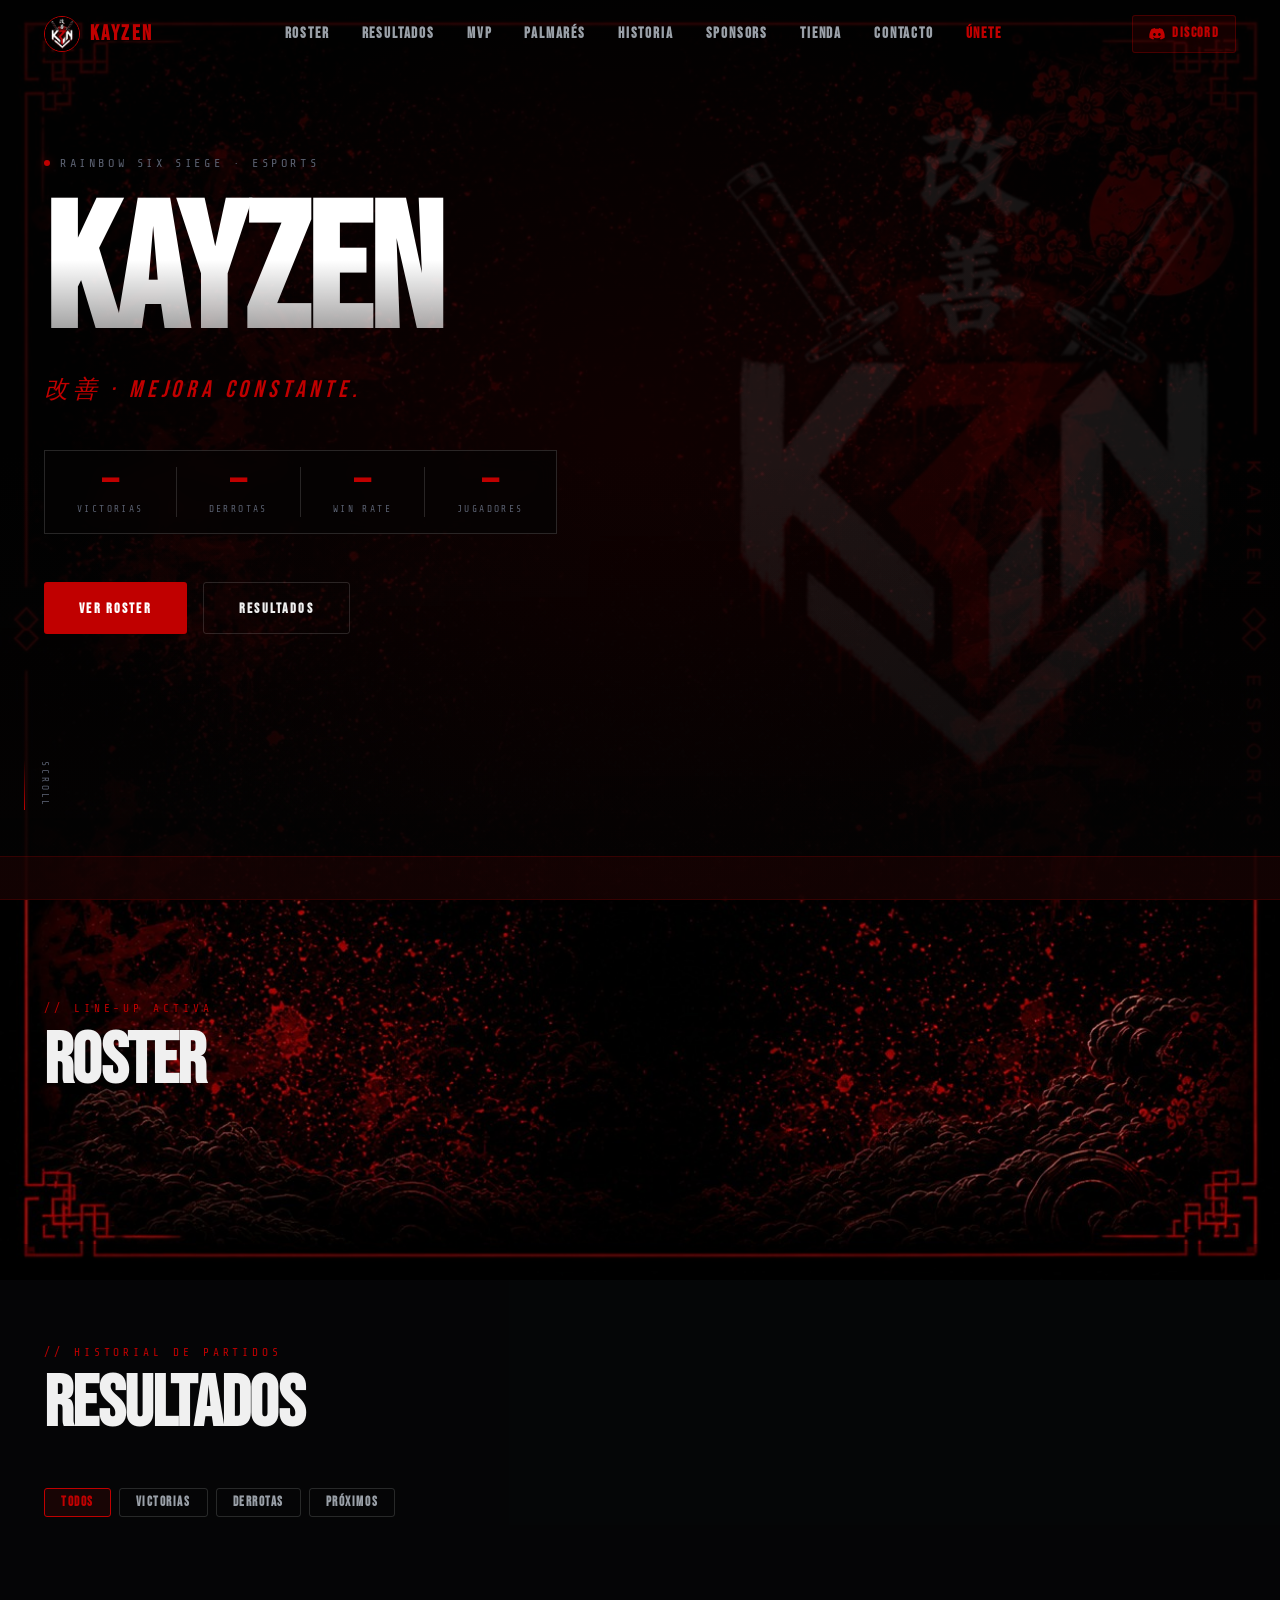
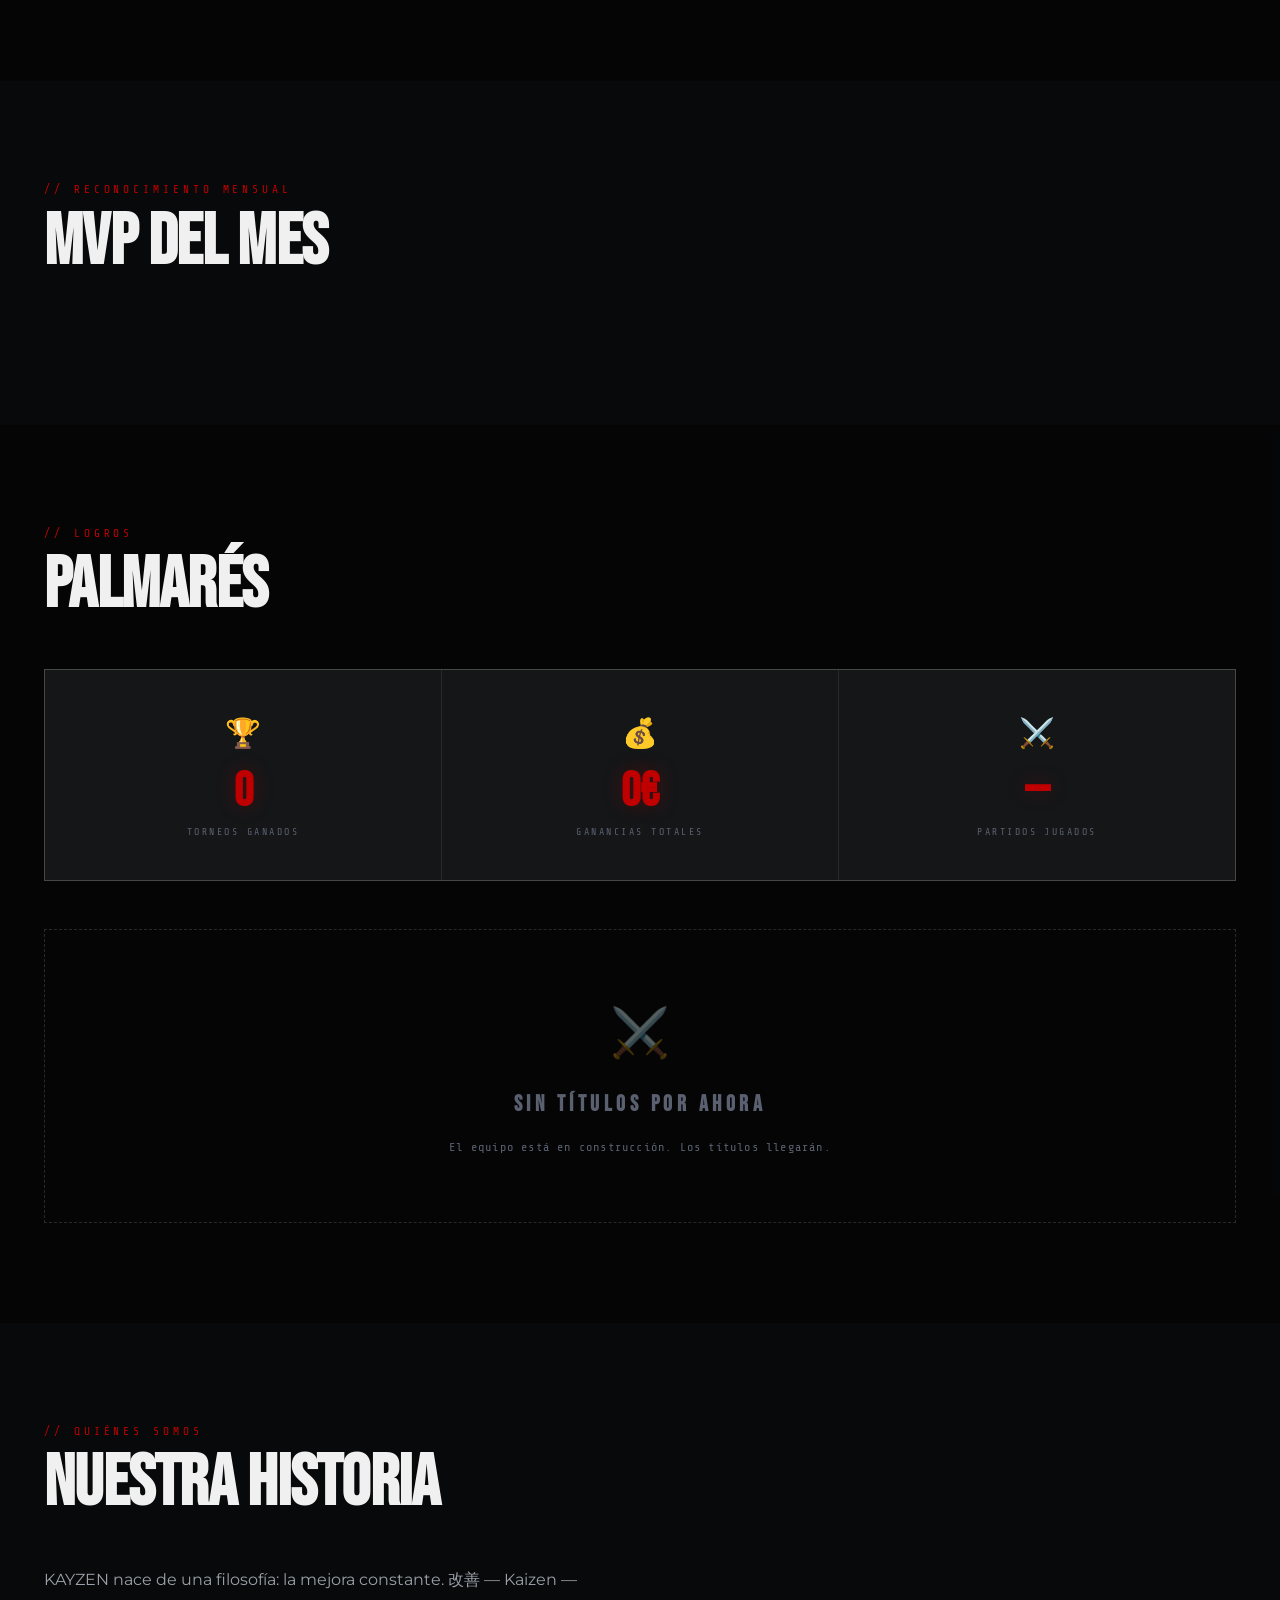
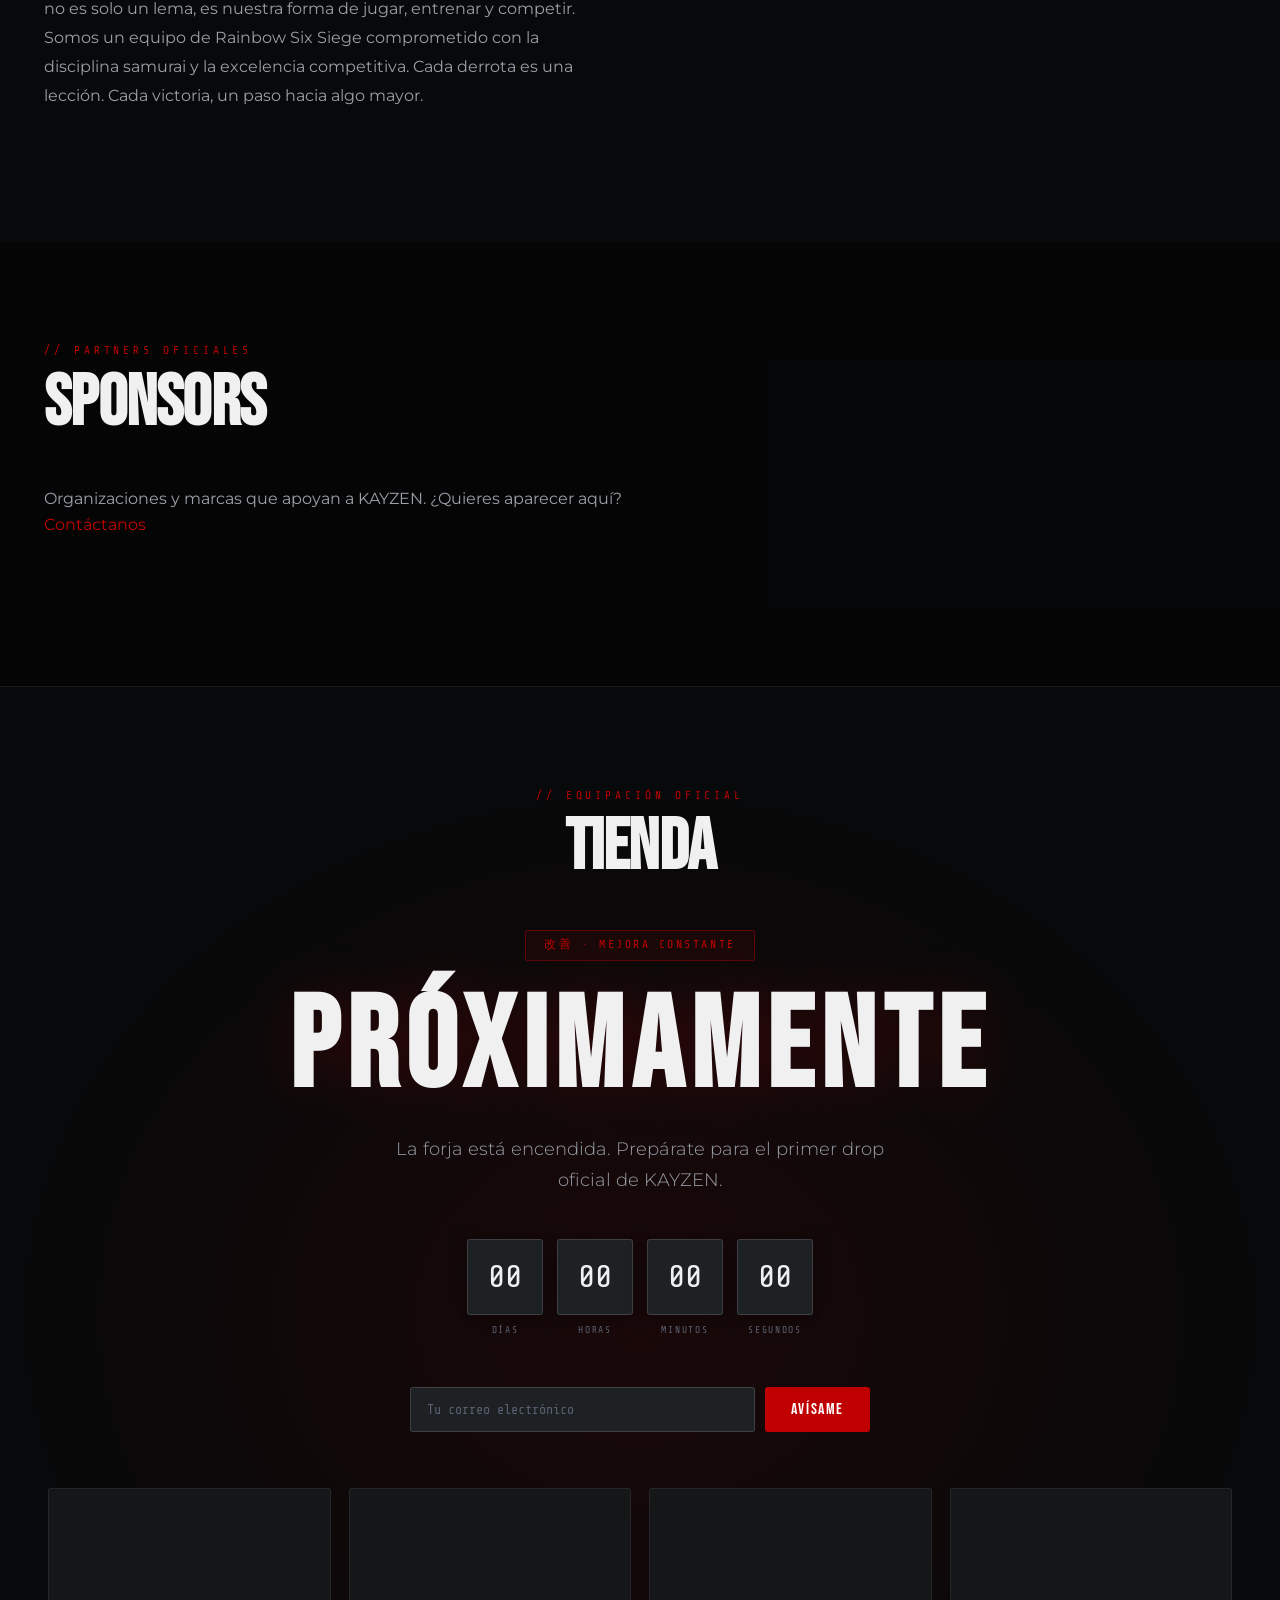
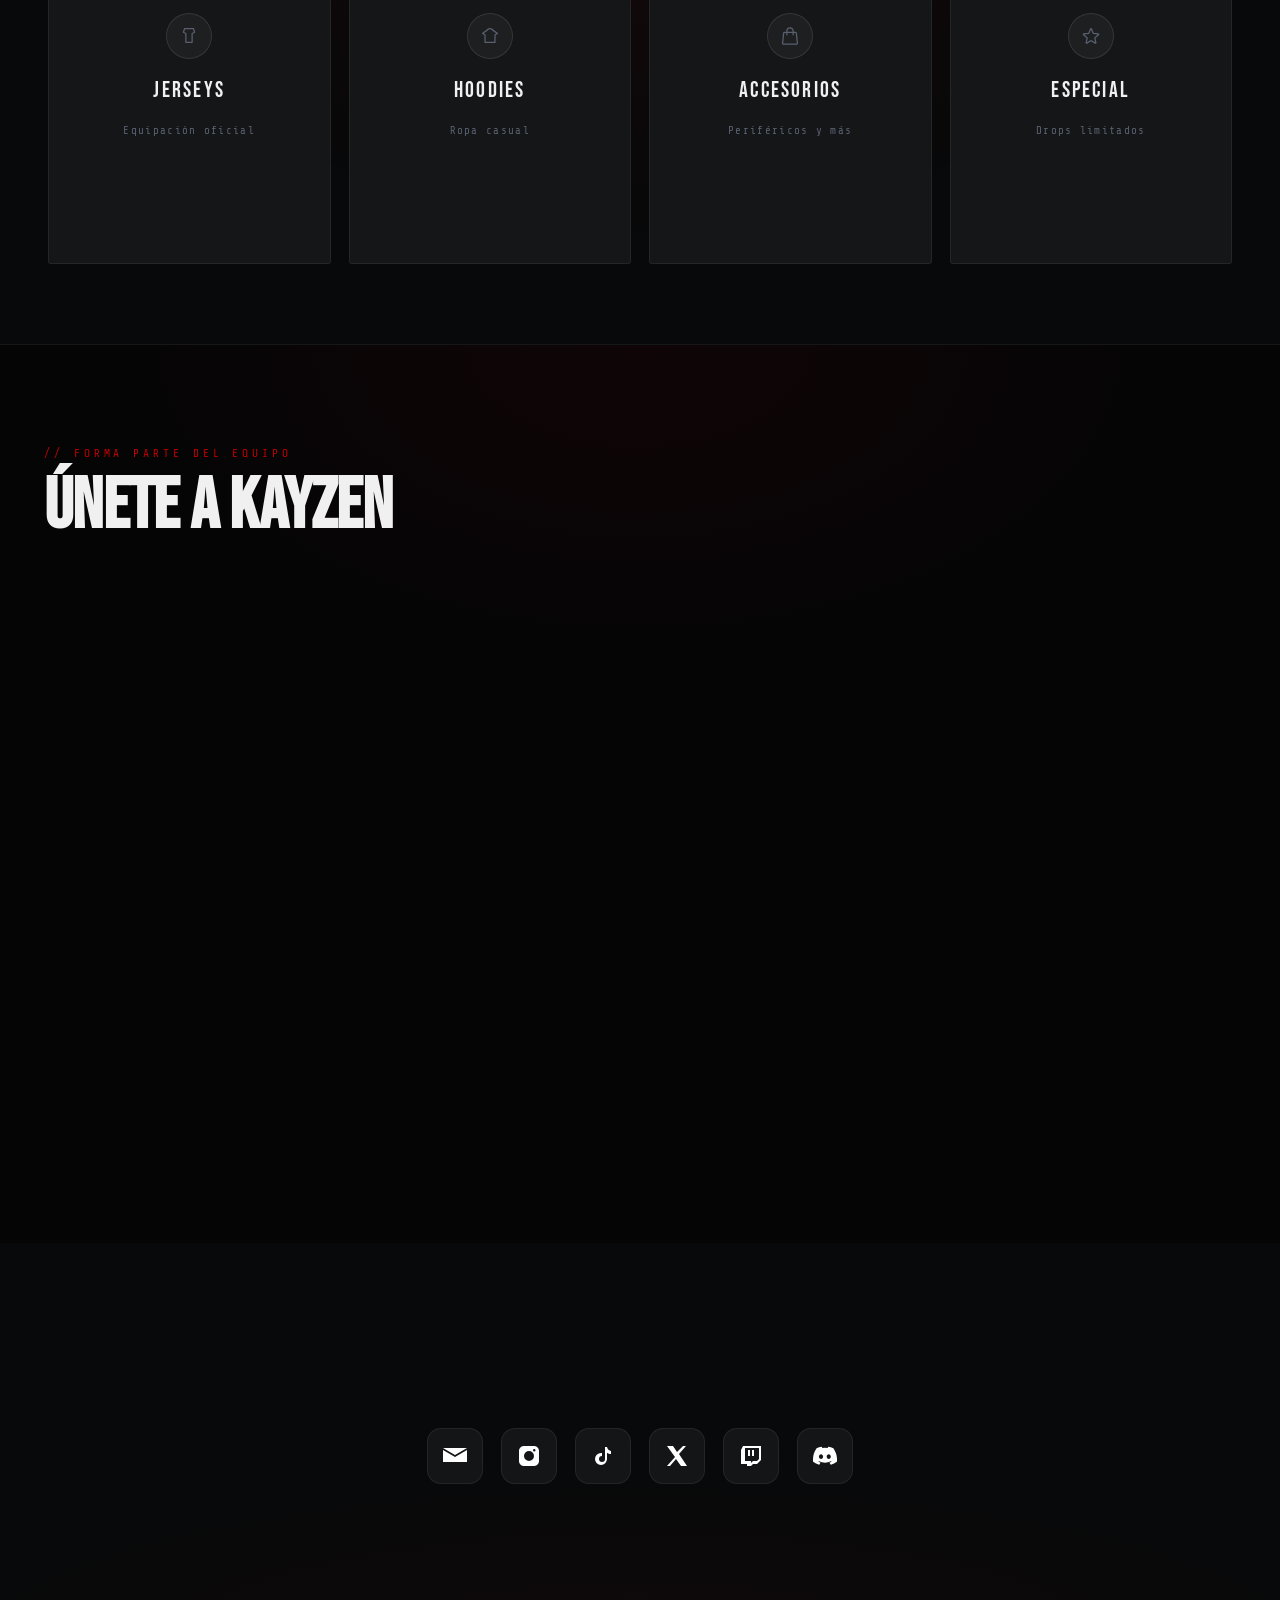
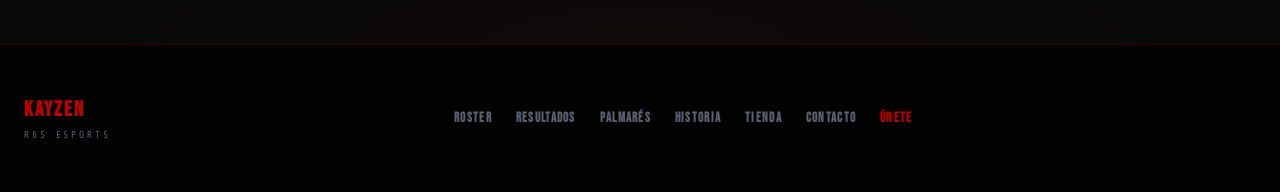
==== index.html @ 8bf6731b "Add files via upload" ====
<!DOCTYPE html>
<html lang="es">
<head>
<meta charset="UTF-8"/>
<meta name="viewport" content="width=device-width, initial-scale=1.0"/>
<meta name="description" content="KAYZEN — Equipo competitivo de Rainbow Six Siege. 改善 · Mejora Constante."/>
<title>KAYZEN — R6S Esports</title>
<link rel="icon" type="image/png" href="Logos/logo.png"/>
<link rel="stylesheet" href="styles.css"/>
<link rel="preconnect" href="https://fonts.googleapis.com">
<link href="https://fonts.googleapis.com/css2?family=Bebas+Neue&family=Montserrat:wght@300;400;500;600;700;900&family=Share+Tech+Mono&display=swap" rel="stylesheet">
<style>
/* ── SECCIÓN TIENDA ── */
#tienda {
  padding: 100px 24px 80px;
  position: relative;
  overflow: hidden;
  text-align: center;
  border-top: 1px solid rgba(255,255,255,0.07);
}
#tienda::before {
  content: '';
  position: absolute;
  inset: 0;
  background: radial-gradient(ellipse 70% 60% at 50% 50%, rgba(192,0,0,0.10), transparent 70%);
  pointer-events: none;
}
#tienda .container { position: relative; z-index: 2; }

.tienda-badge {
  display: inline-block;
  border: 1px solid rgba(192,0,0,0.4);
  background: rgba(192,0,0,0.08);
  color: var(--accent);
  padding: 5px 18px;
  font-family: var(--font-mono);
  font-size: 0.72rem;
  letter-spacing: 0.22em;
  margin-bottom: 24px;
  border-radius: 2px;
}
.tienda-title {
  font-family: var(--font-title);
  font-size: clamp(3.5rem, 10vw, 8rem);
  color: var(--text);
  letter-spacing: 0.06em;
  line-height: 1;
  margin-bottom: 20px;
  text-shadow: 0 0 60px rgba(192,0,0,0.2);
}
.tienda-sub {
  font-family: var(--font-body);
  font-size: clamp(0.95rem, 2vw, 1.15rem);
  color: var(--text2);
  font-weight: 300;
  max-width: 520px;
  margin: 0 auto 44px;
  line-height: 1.7;
}

/* Countdown */
.tienda-countdown {
  display: flex;
  justify-content: center;
  gap: 14px;
  margin-bottom: 48px;
  flex-wrap: wrap;
}
.cd-box { display: flex; flex-direction: column; align-items: center; gap: 8px; }
.cd-num {
  width: 76px;
  height: 76px;
  background: var(--surface);
  border: 1px solid rgba(255,255,255,0.14);
  display: flex;
  align-items: center;
  justify-content: center;
  font-family: var(--font-mono);
  font-size: 2rem;
  color: var(--text);
  border-radius: 3px;
  box-shadow: 0 4px 20px rgba(0,0,0,0.4);
}
.cd-label {
  font-family: var(--font-mono);
  font-size: 0.6rem;
  letter-spacing: 0.18em;
  color: var(--text3);
  text-transform: uppercase;
}

/* Email form */
.tienda-form {
  display: flex;
  gap: 10px;
  max-width: 460px;
  margin: 0 auto 56px;
  flex-wrap: wrap;
  justify-content: center;
}
.tienda-form input[type="email"] {
  flex: 1;
  min-width: 210px;
  background: var(--surface);
  border: 1px solid rgba(255,255,255,0.14);
  color: var(--text);
  padding: 13px 16px;
  font-family: var(--font-mono);
  font-size: 0.83rem;
  border-radius: 3px;
  outline: none;
  transition: border-color 0.22s;
}
.tienda-form input[type="email"]:focus { border-color: var(--accent); }
.tienda-form input[type="email"]::placeholder { color: var(--text3); }
.tienda-form button {
  background: var(--accent);
  color: #fff;
  border: none;
  padding: 13px 26px;
  font-family: var(--font-title);
  font-size: 1rem;
  letter-spacing: 0.1em;
  border-radius: 3px;
  cursor: pointer;
  transition: background 0.22s, transform 0.22s;
}
.tienda-form button:hover { background: var(--accent2); transform: translateY(-1px); }
.tienda-form-success {
  display: none;
  background: rgba(192,0,0,0.08);
  border: 1px solid rgba(192,0,0,0.3);
  color: var(--text);
  padding: 13px 22px;
  font-family: var(--font-mono);
  font-size: 0.82rem;
  border-radius: 3px;
  max-width: 460px;
  margin: 0 auto 56px;
  letter-spacing: 0.04em;
}

/* Colecciones */
.tienda-colecciones-grid {
  display: grid;
  grid-template-columns: repeat(auto-fit, minmax(200px, 1fr));
  gap: 18px;
  max-width: var(--max-w);
  margin: 0 auto;
}
.col-card {
  aspect-ratio: 3/4;
  background: var(--bg3);
  border: 1px solid rgba(255,255,255,0.07);
  border-radius: 3px;
  display: flex;
  flex-direction: column;
  align-items: center;
  justify-content: center;
  gap: 14px;
  cursor: not-allowed;
  position: relative;
  overflow: hidden;
  transition: border-color 0.22s, box-shadow 0.22s;
}
.col-card:hover {
  border-color: rgba(192,0,0,0.3);
  box-shadow: 0 0 28px rgba(192,0,0,0.07);
}
.col-icon {
  width: 46px;
  height: 46px;
  background: rgba(255,255,255,0.04);
  border: 1px solid rgba(255,255,255,0.1);
  border-radius: 50%;
  display: flex;
  align-items: center;
  justify-content: center;
  transition: border-color 0.22s;
}
.col-card:hover .col-icon { border-color: rgba(192,0,0,0.4); }
.col-icon svg { width: 20px; height: 20px; stroke: var(--text3); fill: none; stroke-width: 1.5; transition: stroke 0.22s; }
.col-card:hover .col-icon svg { stroke: var(--accent); }
.col-name {
  font-family: var(--font-title);
  font-size: 1.4rem;
  color: var(--text);
  letter-spacing: 0.1em;
}
.col-desc {
  font-family: var(--font-mono);
  font-size: 0.68rem;
  color: var(--text3);
  letter-spacing: 0.12em;
}

/* ── ÚNETE ── */
.unete-layout{display:grid;grid-template-columns:1fr 1.4fr;gap:5rem;align-items:start;margin-top:3rem}
@media(max-width:900px){.unete-layout{grid-template-columns:1fr;gap:3rem}}
.unete-slots{display:flex;flex-direction:column;gap:12px;margin-top:1.5rem}
.unete-slot{display:flex;align-items:center;gap:14px;padding:14px 18px;background:rgba(255,255,255,.02);border:1px solid var(--border);border-left:3px solid var(--accent);border-radius:var(--rad);transition:background .22s,transform .22s}
.unete-slot:hover{background:rgba(192,0,0,.04);transform:translateX(4px)}
.unete-slot-icon{font-size:1.4rem;flex-shrink:0}
.unete-slot-info{flex:1}
.unete-slot-title{font-family:var(--font-title);font-size:1rem;font-weight:700;color:var(--text);letter-spacing:.06em;text-transform:uppercase}
.unete-slot-desc{font-family:var(--font-mono);font-size:.65rem;color:var(--text3);letter-spacing:.1em;margin-top:2px}
.unete-slot-badge{font-family:var(--font-mono);font-size:.58rem;letter-spacing:.15em;text-transform:uppercase;padding:3px 10px;background:rgba(75,232,138,.08);border:1px solid rgba(75,232,138,.3);color:#4be88a;border-radius:2px;flex-shrink:0}
.unete-slot-badge.sponsor{background:rgba(75,163,232,.08);border-color:rgba(75,163,232,.3);color:#4ba3e8}
.recruit-form{display:flex;flex-direction:column;gap:16px;background:rgba(255,255,255,.015);border:1px solid rgba(192,0,0,.2);padding:32px;border-radius:4px;position:relative;overflow:hidden}
.recruit-form::before{content:'';position:absolute;top:0;left:0;right:0;height:2px;background:linear-gradient(90deg,transparent,#c00,transparent)}
.rf-row{display:grid;grid-template-columns:1fr 1fr;gap:16px}
@media(max-width:600px){.rf-row{grid-template-columns:1fr}}
.rf-field{display:flex;flex-direction:column;gap:6px}
.rf-field label{font-family:var(--font-mono);font-size:.62rem;color:var(--accent);letter-spacing:.2em;text-transform:uppercase}
.rf-field input,.rf-field select,.rf-field textarea{background:rgba(255,255,255,.04);border:1px solid rgba(255,255,255,.1);color:var(--text);padding:11px 14px;font-family:var(--font-mono);font-size:.82rem;border-radius:4px;outline:none;transition:border-color .22s,background .22s;width:100%}
.rf-field input:focus,.rf-field select:focus,.rf-field textarea:focus{border-color:var(--accent);background:rgba(192,0,0,.04)}
.rf-field input::placeholder,.rf-field textarea::placeholder{color:var(--text3)}
.rf-field select option{background:#141618;color:var(--text)}
.rf-field textarea{resize:vertical;min-height:90px;line-height:1.5}
.rf-submit{display:flex;align-items:center;justify-content:center;gap:10px;background:var(--accent);color:#fff;border:none;padding:14px 28px;font-family:var(--font-title);font-size:1.05rem;font-weight:700;letter-spacing:.15em;text-transform:uppercase;border-radius:4px;cursor:pointer;transition:background .22s,transform .22s,box-shadow .22s;margin-top:4px}
.rf-submit:hover{background:var(--accent2);transform:translateY(-1px);box-shadow:0 8px 24px rgba(192,0,0,.35)}
/* timeline highlight */
.tl-highlight .tl-year{color:#fff;font-size:0.85rem}
.tl-highlight .tl-dot{background:#fff;box-shadow:0 0 0 2px #c00,0 0 12px rgba(192,0,0,.6)}
.tl-highlight .tl-title{color:var(--accent)}
.tl-badge{display:inline-block;font-family:var(--font-mono);font-size:.58rem;letter-spacing:.18em;padding:2px 8px;background:rgba(192,0,0,.15);border:1px solid rgba(192,0,0,.35);color:var(--accent);border-radius:2px;margin-bottom:5px}

</style>
</head>
<body>

<!-- NAV -->
<nav id="navbar">
<div class="nav-inner">
<a href="#hero" class="nav-logo">
<div class="nav-logo-img">
<img src="Logos/logo.png" alt="" onerror="this.style.display='none';this.nextElementSibling.style.display='block'">
<span class="logo-fallback">⚔️</span>
</div>
<span class="nav-logo-text" id="nav-team-name">KAYZEN</span>
</a>
<div class="nav-links">
<a href="#roster">Roster</a>
<a href="#results">Resultados</a>
<a href="#mvp">MVP</a>
<a href="#achievements">Palmarés</a>
<a href="#about">Historia</a>
<a href="#sponsors">Sponsors</a>
<a href="#tienda">Tienda</a>
<a href="#contact">Contacto</a>
<a href="#unete" style="color:#c00000;font-weight:700;">Únete</a>
</div>
<a href="https://discord.gg/kayzen" target="_blank" rel="noopener noreferrer" class="nav-cta">
<svg width="16" height="12" viewBox="0 0 18 14" fill="currentColor"><path d="M15.25 1.18A14.89 14.89 0 0011.5 0a.06.06 0 00-.06.03c-.16.28-.34.65-.47.94a13.76 13.76 0 00-4 0 9.6 9.6 0 00-.47-.94A.06.06 0 006.44 0a14.85 14.85 0 00-3.75 1.18C.37 4.6-.23 7.93.07 11.22a.07.07 0 00.03.05A14.94 14.94 0 004.6 13.5a.06.06 0 00.07-.02c.35-.47.66-.96.93-1.48a.06.06 0 00-.04-.09 9.82 9.82 0 01-1.4-.66.06.06 0 010-.1l.28-.22a.06.06 0 01.06 0 10.66 10.66 0 009 0 .06.06 0 01.06 0l.28.22a.06.06 0 010 .1 9.2 9.2 0 01-1.4.66.06.06 0 00-.03.09c.28.52.59 1 .93 1.48a.06.06 0 00.07.02 14.9 14.9 0 004.5-2.23.06.06 0 00.03-.05c.37-3.77-.62-7.06-2.63-9.97zM6.01 9.19c-.86 0-1.57-.78-1.57-1.74s.7-1.74 1.57-1.74c.88 0 1.58.79 1.57 1.74 0 .96-.7 1.74-1.57 1.74zm5.8 0c-.87 0-1.57-.78-1.57-1.74s.7-1.74 1.57-1.74c.88 0 1.58.79 1.57 1.74 0 .96-.69 1.74-1.57 1.74z"/></svg>
Discord
</a>
<button class="hamburger" id="hamburger" onclick="toggleMenu()">
<span></span><span></span><span></span>
</button>
</div>
<div class="nav-mobile" id="nav-mobile">
<a href="#roster" onclick="toggleMenu()">Roster</a>
<a href="#results" onclick="toggleMenu()">Resultados</a>
<a href="#achievements" onclick="toggleMenu()">Palmarés</a>
<a href="#about" onclick="toggleMenu()">Historia</a>
<a href="#tienda" onclick="toggleMenu()">Tienda</a>
<a href="#contact" onclick="toggleMenu()">Contacto</a>
<a href="#unete" onclick="toggleMenu()" style="color:#c00000;">Únete</a>
</div>
</nav>

<!-- HERO -->
<section id="hero">
<canvas id="hero-canvas"></canvas>
<div class="hero-bg-logo"><img src="Logos/logo.png" alt=""></div>
<div class="hero-overlay"></div>

<div class="hero-content">
<div class="hero-eyebrow">
<span class="eyebrow-dot"></span>
<span id="hero-eyebrow-text">RAINBOW SIX SIEGE · ESPORTS</span>
</div>

<h1 class="hero-title">
<span id="hero-team-name">KAYZEN</span>
</h1>
<p class="hero-tagline" id="hero-tagline">改善 · Mejora Constante.</p>

<div class="hero-record" id="hero-record">
<div class="rec-item">
<span class="rec-num" id="rec-wins">—</span>
<span class="rec-label">Victorias</span>
</div>
<div class="rec-sep"></div>
<div class="rec-item">
<span class="rec-num" id="rec-losses">—</span>
<span class="rec-label">Derrotas</span>
</div>
<div class="rec-sep"></div>
<div class="rec-item">
<span class="rec-num" id="rec-wr">—</span>
<span class="rec-label">Win Rate</span>
</div>
<div class="rec-sep"></div>
<div class="rec-item">
<span class="rec-num" id="rec-players">—</span>
<span class="rec-label">Jugadores</span>
</div>
</div>

<div class="hero-btns">
<a href="#roster" class="btn-hero-primary">Ver Roster</a>
<a href="#results" class="btn-hero-secondary">Resultados</a>
</div>
</div>

<div class="hero-scroll-cue">
<div class="scroll-cue-line"></div>
<span>SCROLL</span>
</div>

<div class="hero-ticker-bar">
<div class="ticker-inner" id="ticker-inner"></div>
</div>
</section>

<!-- ROSTER -->
<section id="roster">
  <div class="container">
    <div class="section-eyebrow">// LINE-UP ACTIVA</div>
    <h2 class="section-heading">ROSTER</h2>
    <div class="roster-grid" id="roster-grid"></div>
    <div id="roster-subsections"></div>
  </div>
</section>

<!-- RESULTS -->
<section id="results">
  <div class="container">
    <div class="section-eyebrow">// HISTORIAL DE PARTIDOS</div>
    <h2 class="section-heading">RESULTADOS</h2>

    <div class="results-filter-row" id="status-filters">
      <button class="res-filter active" data-status="all">Todos</button>
      <button class="res-filter" data-status="win">Victorias</button>
      <button class="res-filter" data-status="loss">Derrotas</button>
      <button class="res-filter" data-status="upcoming">Próximos</button>
    </div>

    <div class="results-filter-row league-filters" id="league-filters" style="margin-top: 12px; display: flex; justify-content: center; gap: 10px; flex-wrap: wrap;"></div>

    <div id="matches-list" style="margin-top: 30px; display: flex; flex-direction: column; gap: 12px;"></div>
  </div>
</section>

<!-- MVP DEL MES -->
<section id="mvp">
<div class="container">
  <div class="section-eyebrow">// RECONOCIMIENTO MENSUAL</div>
  <h2 class="section-heading">MVP DEL MES</h2>
  <div class="mvp-grid" id="mvp-grid"></div>
</div>
</section>

<!-- ACHIEVEMENTS -->
<section id="achievements">
  <div class="container">
    <div class="section-eyebrow">// LOGROS</div>
    <h2 class="section-heading">PALMARÉS</h2>

    <div class="pal-stats">
      <div class="pal-stat-card">
        <div class="pal-stat-icon">🏆</div>
        <div class="pal-stat-num">0</div>
        <div class="pal-stat-label">Torneos Ganados</div>
      </div>
      <div class="pal-stat-card">
        <div class="pal-stat-icon">💰</div>
        <div class="pal-stat-num">0€</div>
        <div class="pal-stat-label">Ganancias Totales</div>
      </div>
      <div class="pal-stat-card">
        <div class="pal-stat-icon">⚔️</div>
        <div class="pal-stat-num" id="rec-played">—</div>
        <div class="pal-stat-label">Partidos Jugados</div>
      </div>
    </div>

    <div class="pal-empty">
      <div class="pal-empty-icon">⚔️</div>
      <div class="pal-empty-title">SIN TÍTULOS POR AHORA</div>
      <div class="pal-empty-sub">El equipo está en construcción. Los títulos llegarán.</div>
    </div>
  </div>
</section>

<!-- ABOUT / TIMELINE -->
<section id="about">
<div class="container">
<div class="about-layout">
<div class="about-text-col">
<div class="section-eyebrow">// QUIÉNES SOMOS</div>
<h2 class="section-heading" id="about-heading">NUESTRA HISTORIA</h2>
<p class="about-body" id="about-body">KAYZEN nace de una filosofía: la mejora constante. 改善 — Kaizen — no es solo un lema, es nuestra forma de jugar, entrenar y competir. Somos un equipo de Rainbow Six Siege comprometido con la disciplina samurai y la excelencia competitiva. Cada derrota es una lección. Cada victoria, un paso hacia algo mayor.</p>
<div class="about-socials" id="about-socials"></div>
</div>
<div class="timeline-col">
<div class="timeline-list" id="timeline-list"></div>
</div>
</div>
</div>
</section>

<!-- SPONSORS -->
<section id="sponsors">
  <div class="container">
    <div class="section-eyebrow">// PARTNERS OFICIALES</div>
    <h2 class="section-heading">SPONSORS</h2>
    <p class="sponsors-intro">
      Organizaciones y marcas que apoyan a KAYZEN. ¿Quieres aparecer aquí?
      <a href="mailto:kaizen.esports.eu@gmail.com">Contáctanos</a>
    </p>
    <div class="sponsors-grid" id="sponsors-grid"></div>
  </div>
</section>

<!-- TIENDA -->
<section id="tienda">
  <div class="container">
    <div class="section-eyebrow">// EQUIPACIÓN OFICIAL</div>
    <h2 class="section-heading">TIENDA</h2>

    <div class="tienda-badge">改善 · MEJORA CONSTANTE</div>
    <h3 class="tienda-title">PRÓXIMAMENTE</h3>
    <p class="tienda-sub">La forja está encendida. Prepárate para el primer drop oficial de KAYZEN.</p>

    <!-- Countdown -->
    <div class="tienda-countdown">
      <div class="cd-box">
        <div class="cd-num" id="cd-dias">00</div>
        <div class="cd-label">Días</div>
      </div>
      <div class="cd-box">
        <div class="cd-num" id="cd-horas">00</div>
        <div class="cd-label">Horas</div>
      </div>
      <div class="cd-box">
        <div class="cd-num" id="cd-minutos">00</div>
        <div class="cd-label">Minutos</div>
      </div>
      <div class="cd-box">
        <div class="cd-num" id="cd-segundos">00</div>
        <div class="cd-label">Segundos</div>
      </div>
    </div>

    <!-- Email signup -->
    <form class="tienda-form" id="tienda-form" onsubmit="tiendaSubmit(event)">
      <input type="email" id="tienda-email" placeholder="Tu correo electrónico" required />
      <button type="submit">Avísame</button>
    </form>
    <div class="tienda-form-success" id="tienda-form-success">
      Suscrito correctamente. Te avisaremos cuando la forja se abra.
    </div>

    <!-- Colecciones placeholder -->
    <div class="tienda-colecciones-grid">
      <div class="col-card">
        <div class="col-icon">
          <svg viewBox="0 0 24 24"><path stroke-linecap="round" stroke-linejoin="round" d="M6.75 3h10.5l1.5 4.5-3 1.5v10.5H8.25V9l-3-1.5L6.75 3z"/></svg>
        </div>
        <div class="col-name">JERSEYS</div>
        <div class="col-desc">Equipación oficial</div>
      </div>
      <div class="col-card">
        <div class="col-icon">
          <svg viewBox="0 0 24 24"><path stroke-linecap="round" stroke-linejoin="round" d="M12 3c-1.5 0-3 .75-3.75 2.25L3 9l3 1.5v9h12V10.5L21 9l-5.25-3.75C15 3.75 13.5 3 12 3z"/></svg>
        </div>
        <div class="col-name">HOODIES</div>
        <div class="col-desc">Ropa casual</div>
      </div>
      <div class="col-card">
        <div class="col-icon">
          <svg viewBox="0 0 24 24"><path stroke-linecap="round" stroke-linejoin="round" d="M15.75 10.5V6a3.75 3.75 0 10-7.5 0v4.5m11.356-1.993l1.263 12c.07.665-.45 1.243-1.119 1.243H4.25a1.125 1.125 0 01-1.12-1.243l1.264-12A1.125 1.125 0 015.513 7.5h12.974c.576 0 1.059.435 1.119 1.007z"/></svg>
        </div>
        <div class="col-name">ACCESORIOS</div>
        <div class="col-desc">Periféricos y más</div>
      </div>
      <div class="col-card">
        <div class="col-icon">
          <svg viewBox="0 0 24 24"><path stroke-linecap="round" stroke-linejoin="round" d="M11.48 3.499a.562.562 0 011.04 0l2.125 5.111a.563.563 0 00.475.345l5.518.442c.499.04.701.663.321.988l-4.204 3.602a.563.563 0 00-.182.557l1.285 5.385a.562.562 0 01-.84.61l-4.725-2.885a.563.563 0 00-.586 0L6.982 20.54a.562.562 0 01-.84-.61l1.285-5.386a.562.562 0 00-.182-.557l-4.204-3.602a.563.563 0 01.321-.988l5.518-.442a.563.563 0 00.475-.345L11.48 3.5z"/></svg>
        </div>
        <div class="col-name">ESPECIAL</div>
        <div class="col-desc">Drops limitados</div>
      </div>
    </div>

  </div>
</section>


<!-- ÚNETE AL EQUIPO -->
<section id="unete" style="padding:100px 0;position:relative;overflow:hidden;border-top:1px solid rgba(255,255,255,0.07);">
  <div style="position:absolute;inset:0;background:radial-gradient(ellipse 60% 50% at 50% 0%,rgba(192,0,0,0.06) 0%,transparent 70%);pointer-events:none;"></div>
  <div class="container" style="position:relative;z-index:1;">
    <div class="section-eyebrow">// FORMA PARTE DEL EQUIPO</div>
    <h2 class="section-heading">ÚNETE A KAYZEN</h2>
    <div class="unete-layout">

      <!-- Columna izquierda: plazas -->
      <div class="reveal">
        <p class="about-body">Buscamos personas comprometidas con la mejora constante. Si tienes disciplina, mentalidad competitiva y quieres crecer dentro de un proyecto serio de R6S, este es tu sitio.</p>
        <div class="unete-slots" id="unete-slots"></div>
      </div>

      <!-- Columna derecha: formulario -->
      <div class="reveal">
        <form id="recruit-form" class="recruit-form">
          <div style="margin-bottom:4px;">
            <div style="font-family:var(--font-title);font-size:1.2rem;color:var(--text);letter-spacing:.08em;margin-bottom:4px;">FORMULARIO DE CANDIDATURA</div>
            <div style="font-family:var(--font-mono);font-size:.65rem;color:var(--text3);letter-spacing:.12em;">Rellena los campos — revisamos todas las solicitudes.</div>
          </div>
          <div class="rf-row">
            <div class="rf-field">
              <label for="rf-nick">Nick / Nombre</label>
              <input id="rf-nick" name="nick" type="text" placeholder="TuNick" required />
            </div>
            <div class="rf-field">
              <label for="rf-rol">Rol que solicitas</label>
              <select id="rf-rol" name="rol" required>
                <option value="">Selecciona...</option>
                <option value="jugador">Jugador Competitivo</option>
                <option value="streamer">Streamer / Creador</option>
                <option value="staff">Staff / Dirección</option>
                <option value="sponsor">Patrocinador / Partner</option>
              </select>
            </div>
          </div>
          <div class="rf-row">
            <div class="rf-field">
              <label for="rf-posicion">Posición / Especialidad</label>
              <input id="rf-posicion" name="posicion" type="text" placeholder="Ej: Hard Breach, IGL..." />
            </div>
            <div class="rf-field">
              <label for="rf-rank">Peak Rank</label>
              <select id="rf-rank" name="peakRank">
                <option value="">Selecciona...</option>
                <option value="diamantes">Diamantes</option>
                <option value="champs">Champs</option>
                <option value="top1500-1000">Top 1500–1000</option>
                <option value="top999-100">Top 999–100</option>
                <option value="top99-1">Top 99–1</option>
                <option value="ex-jugador">Ex Jugadores</option>
              </select>
            </div>
          </div>
          <div class="rf-row">
            <div class="rf-field">
              <label for="rf-disponibilidad">Disponibilidad semanal</label>
              <select id="rf-disponibilidad" name="disponibilidad" required>
                <option value="">Selecciona...</option>
                <option value="1-5h">1–5 horas</option>
                <option value="5-10h">5–10 horas</option>
                <option value="10-20h">10–20 horas</option>
                <option value="+20h">+20 horas</option>
              </select>
            </div>
            <div class="rf-field">
              <label for="rf-contacto">Discord / Twitter / Email</label>
              <input id="rf-contacto" name="contacto" type="text" placeholder="usuario#1234 o @handle" required />
            </div>
          </div>
          <div class="rf-field">
            <label for="rf-extra">¿Por qué quieres unirte? (opcional)</label>
            <textarea id="rf-extra" name="extra" placeholder="Cuéntanos algo sobre ti, tu motivación o experiencia previa..."></textarea>
          </div>
          <button type="submit" class="rf-submit">
            <svg width="16" height="16" viewBox="0 0 24 24" fill="none" stroke="currentColor" stroke-width="2" stroke-linecap="round" stroke-linejoin="round"><path d="M22 2L11 13M22 2l-7 20-4-9-9-4 20-7z"/></svg>
            Enviar Candidatura
          </button>
        </form>
        <div id="recruit-success" style="display:none;flex-direction:column;align-items:center;gap:16px;padding:48px 24px;text-align:center;background:rgba(255,255,255,0.015);border:1px solid rgba(192,0,0,0.2);border-radius:4px;position:relative;overflow:hidden;">
          <div style="position:absolute;top:0;left:0;right:0;height:2px;background:linear-gradient(90deg,transparent,#c00,transparent);"></div>
          <div style="font-size:3rem;">⚔️</div>
          <div style="font-family:var(--font-title);font-size:1.8rem;font-weight:900;letter-spacing:.12em;color:#c00;">SOLICITUD ENVIADA</div>
          <div style="font-family:var(--font-mono);font-size:.82rem;color:var(--text3);letter-spacing:.08em;line-height:1.7;">
            Tu candidatura ha sido recibida.<br>
            Nos pondremos en contacto contigo en breve.<br>
            <span style="color:#c00;">改善 · Sigue mejorando.</span>
          </div>
        </div>
      </div>
    </div>
  </div>
</section>

<!-- CONTACT -->
<section id="contact">
<div class="contact-socials neon-socials" id="contact-socials">

<a href="mailto:kaizen.esports.eu@gmail.com" target="_blank" class="social-link gmail">
<svg viewBox="0 0 24 24"><path d="M12 13.065L0 6V18h24V6l-12 7.065zM12 11L0 4h24L12 11z"/></svg>
</a>

<a href="https://www.instagram.com/kayzen_esports/" target="_blank" class="social-link insta">
<svg viewBox="0 0 24 24"><path d="M7 2C4.243 2 2 4.243 2 7v10c0 2.757 2.243 5 5 5h10c2.757 0 5-2.243 5-5V7c0-2.757-2.243-5-5-5H7zm5 5a5 5 0 110 10 5 5 0 010-10zm6.5-.75a1.25 1.25 0 11-2.5 0 1.25 1.25 0 012.5 0z"/></svg>
</a>

<a href="https://www.tiktok.com/@kayzen.esports" target="_blank" class="social-link tiktok">
<svg viewBox="0 0 24 24"><path d="M16 3c.4 2.1 2.1 3.7 4 4v3c-1.5 0-3-.5-4-1.3V15a6 6 0 11-6-6c.3 0 .7 0 1 .1v3a3 3 0 10 3 3V3h2z"/></svg>
</a>

<a href="https://x.com/KayzenEsports" target="_blank" class="social-link x">
<svg viewBox="0 0 24 24"><path d="M18 2h3l-7 8 8 12h-6l-5-7-6 7H2l8-9-8-11h6l4 6 6-6z"/></svg>
</a>

<a href="https://www.twitch.tv/kayzenesports" target="_blank" class="social-link twitch">
<svg viewBox="0 0 24 24"><path d="M4 2L2 6v14h6v2h4l2-2h4l4-4V2H4zm16 13l-2 2h-4l-2 2v-2H6V4h14v11zM9 6h2v6H9zm4 0h2v6h-2z"/></svg>
</a>

<a href="https://discord.gg/kayzen" target="_blank" class="social-link discord">
<svg viewBox="0 0 18 14" fill="currentColor"><path d="M15.25 1.18A14.89 14.89 0 0011.5 0a.06.06 0 00-.06.03c-.16.28-.34.65-.47.94a13.76 13.76 0 00-4 0 9.6 9.6 0 00-.47-.94A.06.06 0 006.44 0a14.85 14.85 0 00-3.75 1.18C.37 4.6-.23 7.93.07 11.22a.07.07 0 00.03.05A14.94 14.94 0 004.6 13.5a.06.06 0 00.07-.02c.35-.47.66-.96.93-1.48a.06.06 0 00-.04-.09 9.82 9.82 0 01-1.4-.66.06.06 0 010-.1l.28-.22a.06.06 0 01.06 0 10.66 10.66 0 009 0 .06.06 0 01.06 0l.28.22a.06.06 0 010 .1 9.2 9.2 0 01-1.4.66.06.06 0 00-.03.09c.28.52.59 1 .93 1.48a.06.06 0 00.07.02 14.9 14.9 0 004.5-2.23.06.06 0 00.03-.05c.37-3.77-.62-7.06-2.63-9.97zM6.01 9.19c-.86 0-1.57-.78-1.57-1.74s.7-1.74 1.57-1.74c.88 0 1.58.79 1.57 1.74 0 .96-.7 1.74-1.57 1.74zm5.8 0c-.87 0-1.57-.78-1.57-1.74s.7-1.74 1.57-1.74c.88 0 1.58.79 1.57 1.74 0 .96-.69 1.74-1.57 1.74z"/></svg>
</a>

</div>
</section>

<!-- FOOTER -->
<footer id="footer">
<div class="footer-grid">
<div class="footer-brand">
<span class="footer-name" id="footer-name">KAYZEN</span>
<span class="footer-game">R6S ESPORTS</span>
</div>
<div class="footer-links">
<a href="#roster">Roster</a>
<a href="#results">Resultados</a>
<a href="#achievements">Palmarés</a>
<a href="#about">Historia</a>
<a href="#tienda">Tienda</a>
<a href="#contact">Contacto</a>
<a href="#unete" style="color:#c00000;font-weight:700;">Únete</a>
</div>
<div class="footer-right">
<p id="footer-copy"></p>
</div>
</div>
</footer>

<script src="matches-data.js"></script>
<script src="roster-data.js"></script>
<script src="achievements-data.js"></script>
<script src="sponsors-data.js"></script>
<script src="mvp-data.js"></script>
<script src="unete-data.js"></script>
<script src="script.js"></script>
<script>
// ── Countdown Tienda ──────────────────────────────
// Cambia esta fecha cuando quieras ajustar el contador:
var TIENDA_TARGET = new Date('2026-09-27T00:00:00').getTime();
function updateTiendaCountdown() {
  var distance = TIENDA_TARGET - Date.now();
  if (distance < 0) distance = 0;
  document.getElementById('cd-dias').textContent    = String(Math.floor(distance / 86400000)).padStart(2,'0');
  document.getElementById('cd-horas').textContent   = String(Math.floor((distance % 86400000) / 3600000)).padStart(2,'0');
  document.getElementById('cd-minutos').textContent = String(Math.floor((distance % 3600000) / 60000)).padStart(2,'0');
  document.getElementById('cd-segundos').textContent= String(Math.floor((distance % 60000) / 1000)).padStart(2,'0');
}
updateTiendaCountdown();
setInterval(updateTiendaCountdown, 1000);

// ── Email form Tienda ─────────────────────────────
function tiendaSubmit(e) {
  e.preventDefault();
  if (!document.getElementById('tienda-email').value) return;
  document.getElementById('tienda-form').style.display = 'none';
  document.getElementById('tienda-form-success').style.display = 'block';
}
</script>
</body>
</html>
---- styles.css ----
/* ============================================================
   KAYZEN R6S — STYLES.CSS
   Dark Samurai · Kaizen Philosophy · Esports Premium
   ============================================================ */

@import url('https://fonts.googleapis.com/css2?family=Bebas+Neue&family=Montserrat:wght@300;400;500;600;700;900&family=Share+Tech+Mono&display=swap');

:root {
  /* PALETTE */
  --bg:       #08090a;
  --bg2:      #0e1012;
  --bg3:      #141618;
  --bg4:      #1a1d20;
  --surface:  #1e2124;
  --border:   rgba(255,255,255,0.07);
  --border2:  rgba(255,255,255,0.14);

  --accent:   #C00000;
  --accent2:  #D10000;
  --accent-glow: rgba(192,0,0,0.4);

  --red:      #e84b4b;
  --green:    #4be88a;
  --blue:     #4ba3e8;

  --text:     #f0f0f0;
  --text2:    #9aa0a8;
  --text3:    #5a6070;

  /* FONTS */
  --font-title: 'Bebas Neue', sans-serif;
  --font-body:  'Montserrat', sans-serif;
  --font-mono:  'Share Tech Mono', monospace;

  /* LAYOUT */
  --nav-h: 68px;
  --max-w: 1240px;
  --rad: 3px;
  --tr: 0.22s cubic-bezier(0.4,0,0.2,1);
}

/* ===================== RESET ===================== */
*, *::before, *::after { box-sizing: border-box; margin: 0; padding: 0; }
html { scroll-behavior: smooth; font-size: 16px; }
body {
  background-color: #08090a;
  background-image: url('bg-samurai.png');
  background-attachment: fixed;
  background-size: cover;
  background-position: center top;
  background-repeat: no-repeat;
  color: var(--text);
  font-family: var(--font-body);
  font-weight: 400;
  line-height: 1.6;
  overflow-x: hidden;
}

body::before {
  content: '';
  position: fixed;
  inset: 0;
  background: rgba(5, 4, 4, 0.62);
  z-index: 0;
  pointer-events: none;
}

body > * {
  position: relative;
  z-index: 1;
}
img { max-width: 100%; display: block; }
a { color: inherit; text-decoration: none; }
button { cursor: pointer; font-family: inherit; }

/* Custom scrollbar */
::-webkit-scrollbar { width: 4px; }
::-webkit-scrollbar-track { background: var(--bg); }
::-webkit-scrollbar-thumb { background: var(--accent2); }

.container { max-width: var(--max-w); margin: 0 auto; padding: 0 24px; }

/* ===================== NAV ===================== */
#navbar {
  position: fixed;
  top: 0; left: 0; right: 0;
  z-index: 900;
  transition: background var(--tr), box-shadow var(--tr);
}
#navbar.scrolled {
  background: rgba(5,4,4,0.88);
  backdrop-filter: blur(16px);
  box-shadow: 0 1px 0 rgba(192,0,0,0.2), 0 4px 30px rgba(0,0,0,0.7);
}

.nav-inner {
  max-width: var(--max-w);
  margin: 0 auto;
  padding: 0 24px;
  height: var(--nav-h);
  display: flex;
  align-items: center;
  gap: 2rem;
}

.nav-logo {
  display: flex;
  align-items: center;
  gap: 10px;
  flex-shrink: 0;
}
.nav-logo-img {
  width: 36px; height: 36px;
  border-radius: 50%;
  overflow: hidden;
  border: 1.5px solid var(--accent);
  display: flex; align-items: center; justify-content: center;
  background: var(--bg3);
  flex-shrink: 0;
}
.nav-logo-img img { width: 100%; height: 100%; object-fit: cover; }
.logo-fallback { font-size: 1.2rem; display: none; }
.nav-logo-text {
  font-family: var(--font-title);
  font-size: 1.3rem;
  font-weight: 900;
  letter-spacing: 0.12em;
  color: var(--accent);
}

.nav-links {
  display: flex;
  gap: 2rem;
  flex: 1;
  justify-content: center;
}
.nav-links a {
  font-family: var(--font-title);
  font-size: 0.95rem;
  font-weight: 600;
  letter-spacing: 0.12em;
  color: var(--text2);
  text-transform: uppercase;
  transition: color var(--tr);
  position: relative;
}
.nav-links a::after {
  content: '';
  position: absolute;
  bottom: -4px; left: 0;
  width: 0; height: 1.5px;
  background: var(--accent);
  transition: width var(--tr);
}
.nav-links a:hover { color: var(--text); }
.nav-links a:hover::after { width: 100%; }

.nav-cta {
  display: flex;
  align-items: center;
  gap: 7px;
  background: rgba(192,0,0,0.1);
  border: 1px solid rgba(192,0,0,0.3);
  color: var(--accent);
  padding: 0.45rem 1rem;
  font-family: var(--font-title);
  font-size: 0.85rem;
  font-weight: 700;
  letter-spacing: 0.1em;
  text-transform: uppercase;
  border-radius: var(--rad);
  transition: all var(--tr);
  flex-shrink: 0;
}
.nav-cta:hover {
  background: var(--accent);
  color: #fff;
  border-color: var(--accent);
}

.hamburger {
  display: none;
  flex-direction: column;
  gap: 5px;
  background: none;
  border: none;
  padding: 4px;
  margin-left: auto;
}
.hamburger span {
  display: block;
  width: 22px; height: 2px;
  background: var(--text);
  border-radius: 1px;
  transition: all var(--tr);
}

.nav-mobile {
  display: none;
  flex-direction: column;
  background: rgba(8,9,10,0.98);
  border-top: 1px solid var(--border2);
  padding: 1rem 24px 1.5rem;
}
.nav-mobile a {
  font-family: var(--font-title);
  font-size: 1.1rem;
  font-weight: 700;
  letter-spacing: 0.1em;
  color: var(--text2);
  padding: 0.6rem 0;
  border-bottom: 1px solid var(--border);
  text-transform: uppercase;
}
.nav-mobile.open { display: flex; }

/* ===================== HERO ===================== */
#hero {
  position: relative;
  min-height: 100vh;
  display: flex;
  align-items: center;
  overflow: hidden;
  padding-top: var(--nav-h);
}

#hero-canvas {
  position: absolute;
  inset: 0;
  z-index: 0;
}

.hero-overlay {
  position: absolute;
  inset: 0;
  background:
    radial-gradient(ellipse 70% 80% at 50% 50%, rgba(192,0,0,0.08) 0%, transparent 65%),
    linear-gradient(to bottom, transparent 50%, rgba(5,4,4,0.6) 100%);
  z-index: 1;
}

.hero-content {
  position: relative;
  z-index: 2;
  max-width: var(--max-w);
  width: 100%;
  margin: 0 auto;
  padding: 5rem 24px 10rem;
}

.hero-eyebrow {
  display: flex;
  align-items: center;
  gap: 10px;
  margin-bottom: 1.5rem;
  font-family: var(--font-mono);
  font-size: 0.75rem;
  color: var(--text3);
  letter-spacing: 0.3em;
  text-transform: uppercase;
}
.eyebrow-dot {
  width: 6px; height: 6px;
  border-radius: 50%;
  background: var(--accent);
  box-shadow: 0 0 8px var(--accent-glow);
  animation: dot-pulse 2s ease-in-out infinite;
}
@keyframes dot-pulse {
  0%,100% { box-shadow: 0 0 8px var(--accent-glow); }
  50% { box-shadow: 0 0 16px var(--accent), 0 0 30px var(--accent-glow); }
}

.hero-title {
  font-family: var(--font-title);
  font-weight: 900;
  font-size: clamp(5rem, 14vw, 11rem);
  line-height: 0.9;
  letter-spacing: -0.01em;
  color: var(--text);
  margin-bottom: 1rem;
  position: relative;
}
.hero-title span {
  display: block;
  background: linear-gradient(180deg, #ffffff 40%, rgba(255,255,255,0.5) 100%);
  -webkit-background-clip: text;
  -webkit-text-fill-color: transparent;
  background-clip: text;
}

.hero-tagline {
  font-family: var(--font-title);
  font-size: clamp(1rem, 2.5vw, 1.5rem);
  font-weight: 300;
  font-style: italic;
  color: var(--accent);
  letter-spacing: 0.2em;
  margin-bottom: 2.5rem;
  text-transform: uppercase;
}

.hero-record {
  display: flex;
  align-items: center;
  gap: 0;
  margin-bottom: 3rem;
  border: 1px solid var(--border2);
  background: rgba(5,4,4,0.7);
  backdrop-filter: blur(10px);
  display: inline-flex;
}
.rec-item {
  display: flex;
  flex-direction: column;
  align-items: center;
  padding: 1rem 2rem;
  gap: 0.2rem;
}
.rec-num {
  font-family: var(--font-title);
  font-size: 2rem;
  font-weight: 900;
  color: var(--accent);
  line-height: 1;
}
.rec-label {
  font-family: var(--font-mono);
  font-size: 0.6rem;
  color: var(--text3);
  letter-spacing: 0.25em;
  text-transform: uppercase;
}
.rec-sep {
  width: 1px;
  height: 50px;
  background: var(--border2);
  flex-shrink: 0;
}

.hero-btns {
  display: flex;
  gap: 1rem;
  flex-wrap: wrap;
}

.btn-hero-primary {
  display: inline-flex;
  align-items: center;
  background: var(--accent);
  color: #fff;
  font-family: var(--font-title);
  font-size: 0.9rem;
  font-weight: 800;
  letter-spacing: 0.15em;
  text-transform: uppercase;
  padding: 0.85rem 2.2rem;
  border-radius: var(--rad);
  transition: all var(--tr);
  position: relative;
  overflow: hidden;
}
.btn-hero-primary::after {
  content: '';
  position: absolute;
  inset: 0;
  background: linear-gradient(90deg, transparent, rgba(255,255,255,0.2), transparent);
  transform: translateX(-100%);
  transition: transform 0.5s;
}
.btn-hero-primary:hover::after { transform: translateX(100%); }
.btn-hero-primary:hover { box-shadow: 0 0 30px var(--accent-glow); transform: translateY(-1px); }

.btn-hero-secondary {
  display: inline-flex;
  align-items: center;
  background: transparent;
  color: var(--text);
  border: 1px solid var(--border2);
  font-family: var(--font-title);
  font-size: 0.9rem;
  font-weight: 700;
  letter-spacing: 0.15em;
  text-transform: uppercase;
  padding: 0.85rem 2.2rem;
  border-radius: var(--rad);
  transition: all var(--tr);
}
.btn-hero-secondary:hover {
  border-color: var(--accent);
  color: var(--accent);
}

.hero-scroll-cue {
  position: absolute;
  bottom: 90px;
  left: 24px;
  display: flex;
  align-items: center;
  gap: 12px;
  z-index: 2;
}
.scroll-cue-line {
  width: 1px; height: 50px;
  background: linear-gradient(to bottom, transparent, var(--accent));
  animation: scroll-line 1.8s ease-in-out infinite;
}
@keyframes scroll-line {
  0%,100% { opacity: 0.3; transform: scaleY(1); }
  50% { opacity: 1; transform: scaleY(0.7); }
}
.hero-scroll-cue span {
  font-family: var(--font-mono);
  font-size: 0.6rem;
  color: var(--text3);
  letter-spacing: 0.3em;
  writing-mode: vertical-rl;
}

.hero-ticker-bar {
  position: absolute;
  bottom: 0; left: 0; right: 0;
  background: rgba(192,0,0,0.08);
  border-top: 1px solid rgba(192,0,0,0.2);
  border-bottom: 1px solid rgba(192,0,0,0.2);
  padding: 8px 0;
  overflow: hidden;
  z-index: 10;
  height: 44px;
  display: flex;
  align-items: center;
}
.ticker-inner {
  display: flex;
  align-items: center;
  white-space: nowrap;
  animation: ticker 30s linear infinite;
  font-family: var(--font-mono);
  font-size: 0.72rem;
  color: var(--accent);
  letter-spacing: 0.15em;
}
@keyframes ticker { from { transform: translateX(0); } to { transform: translateX(-50%); } }

/* ===================== SECTIONS ===================== */
section {
  padding: 100px 0;
}
section { background: transparent !important; }
section:nth-child(even) { background: rgba(0,0,0,0.35) !important; }

.section-eyebrow {
  font-family: var(--font-mono);
  font-size: 0.7rem;
  color: var(--accent);
  letter-spacing: 0.35em;
  text-transform: uppercase;
  margin-bottom: 0.6rem;
}

.section-heading {
  font-family: var(--font-title);
  font-size: clamp(2.5rem, 6vw, 4.5rem);
  font-weight: 900;
  letter-spacing: -0.01em;
  line-height: 0.95;
  margin-bottom: 3rem;
  color: var(--text);
}

/* ===================== ROSTER ===================== */
.roster-grid {
  display: grid;
  grid-template-columns: repeat(5, 1fr);
  gap: 16px;
  max-width: 1100px;
  margin: 0 auto;
}
@media (max-width: 1000px) { .roster-grid { grid-template-columns: repeat(3, 1fr); } }
@media (max-width: 600px)  { .roster-grid { grid-template-columns: repeat(2, 1fr); } }

@keyframes card-in {
  from { opacity: 0; transform: translateY(12px); }
  to { opacity: 1; transform: translateY(0); }
}

/* Subsecciones */
.mw-subsection        { margin-top: 60px; text-align: center; }
.mw-subsection-title  {
  font-family: var(--font-mono);
  font-size: 0.68rem; letter-spacing: 5px;
  text-transform: uppercase; color: #666; margin-bottom: 24px;
}
.mw-sub-grid {
  display: flex; justify-content: center;
  gap: 16px; flex-wrap: wrap; max-width: 700px; margin: 0 auto;
}
.mw-sub-grid .mw-player-card { width: 180px; flex-shrink: 0; }

/* Tarjeta jugador */
.mw-player-card {
  background: rgba(255,255,255,0.03);
  border: 1px solid rgba(192,0,0,0.07);
  position: relative; overflow: hidden; cursor: pointer;
  transition: transform 0.5s cubic-bezier(0.16,1,0.3,1),
              border-color 0.5s, box-shadow 0.5s;
  clip-path: polygon(0 0, calc(100% - 16px) 0, 100% 16px,
                     100% 100%, 16px 100%, 0 calc(100% - 16px));
}
.mw-player-card:hover {
  border-color: rgba(192,0,0,0.35);
  transform: translateY(-8px) scale(1.02);
  box-shadow: 0 25px 50px rgba(192,0,0,0.08),
              0 0 0 1px rgba(192,0,0,0.08);
}

/* Avatar */
.mw-avatar {
  width: 100%; aspect-ratio: 3/4;
  position: relative; overflow: hidden;
  background: #111;
}
.mw-avatar img {
  position: absolute; inset: 0;
  width: 100%; height: 100%;
  object-fit: cover; object-position: top;
}
.mw-avatar-bg {
  width: 100%; height: 100%;
  display: flex; align-items: center; justify-content: center;
  background: linear-gradient(180deg, rgba(192,0,0,0.02) 0%, rgba(192,0,0,0.08) 100%);
  position: relative;
  transition: transform 0.6s cubic-bezier(0.16,1,0.3,1);
}
.mw-player-card:hover .mw-avatar-bg { transform: scale(1.06); }

.mw-initial {
  font-family: var(--font-title);
  font-size: 4.5rem; font-weight: 900;
  color: rgba(192,0,0,0.15); letter-spacing: 4px;
  position: relative; z-index: 2;
  transition: color 0.5s, text-shadow 0.5s;
}
.mw-player-card:hover .mw-initial {
  color: rgba(192,0,0,0.4);
  text-shadow: 0 0 40px rgba(192,0,0,0.3);
}
.mw-glow {
  position: absolute; bottom: 0; left: 50%; transform: translateX(-50%);
  width: 80%; height: 60%;
  background: radial-gradient(ellipse at bottom, rgba(192,0,0,0.12) 0%, transparent 70%);
  opacity: 0; transition: opacity 0.5s; z-index: 1;
}
.mw-player-card:hover .mw-glow { opacity: 1; }

/* Número y badge */
.mw-num {
  position: absolute; top: 10px; right: 12px;
  font-family: var(--font-title);
  font-size: 1rem; font-weight: 900;
  color: rgba(192,0,0,0.15); z-index: 2;
}
.mw-badge {
  position: absolute; top: 10px; left: 10px;
  font-family: var(--font-mono);
  font-size: 0.5rem; letter-spacing: 2px;
  text-transform: uppercase; padding: 3px 10px;
  background: var(--accent); color: #fff; font-weight: 700;
  z-index: 3;
  clip-path: polygon(0 0, calc(100% - 4px) 0, 100% 4px,
                     100% 100%, 4px 100%, 0 calc(100% - 4px));
}

/* Nombre */
.mw-info {
  padding: 14px 14px 16px; text-align: center;
  position: relative; z-index: 2;
}
.mw-info::before {
  content: ''; position: absolute; top: 0; left: 15%; width: 70%; height: 2px;
  background: linear-gradient(90deg, transparent, var(--accent), transparent);
}
.mw-name {
  font-family: var(--font-title);
  font-size: 0.95rem; font-weight: 700;
  letter-spacing: 2.5px; text-transform: uppercase; color: #fff;
}
.mw-pos {
  font-family: var(--font-mono);
  font-size: 0.6rem; color: #666;
  letter-spacing: 2px; margin-top: 4px;
}

/* Social popup al hover */
.mw-social-popup {
  position: absolute; bottom: 0; left: 0; right: 0;
  background: rgba(0,0,0,0.92); backdrop-filter: blur(12px);
  padding: 12px; display: flex; justify-content: center; gap: 10px;
  z-index: 10; opacity: 0; transform: translateY(10px);
  transition: all 0.35s cubic-bezier(0.16,1,0.3,1);
  pointer-events: none;
  border-top: 2px solid var(--accent);
}
.mw-player-card:hover .mw-social-popup {
  opacity: 1; transform: translateY(0); pointer-events: all;
}
.mw-social-popup a {
  width: 34px; height: 34px;
  border: 1px solid rgba(192,0,0,0.25);
  display: flex; align-items: center; justify-content: center;
  transition: all 0.3s; text-decoration: none;
  clip-path: polygon(0 0, calc(100% - 5px) 0, 100% 5px,
                     100% 100%, 5px 100%, 0 calc(100% - 5px));
}
.mw-social-popup a:hover {
  background: var(--accent); border-color: var(--accent); transform: scale(1.15);
}
.mw-social-popup a svg { width: 15px; height: 15px; fill: #fff; }
.mw-social-popup a:hover svg { fill: #fff; }

/* Staff (dorado) */
.staff-card { border-color: rgba(212,160,23,0.1); }
.staff-card:hover { border-color: rgba(212,160,23,0.45); box-shadow: 0 25px 50px rgba(212,160,23,0.08); }
.staff-card .mw-avatar-bg { background: linear-gradient(180deg, rgba(212,160,23,0.03) 0%, rgba(212,160,23,0.1) 100%); }
.staff-card .mw-initial { color: rgba(212,160,23,0.2); }
.staff-card:hover .mw-initial { color: rgba(212,160,23,0.45); }
.staff-card .mw-badge { background: linear-gradient(135deg,#d4a017,#f0c040); color: #1a1a1a; }
.staff-card .mw-info::before { background: linear-gradient(90deg, transparent, rgba(212,160,23,0.6), transparent); }
.staff-card .mw-social-popup { border-top-color: rgba(212,160,23,0.8); }
.staff-card .mw-social-popup a:hover { background: rgba(212,160,23,0.9); border-color: rgba(212,160,23,0.9); }

/* Streamers (morado) */
.streamer-card { border-color: rgba(145,70,255,0.1); }
.streamer-card:hover { border-color: rgba(145,70,255,0.45); box-shadow: 0 25px 50px rgba(145,70,255,0.08); }
.streamer-card .mw-avatar-bg { background: linear-gradient(180deg, rgba(145,70,255,0.03) 0%, rgba(145,70,255,0.1) 100%); }
.streamer-card .mw-initial { color: rgba(145,70,255,0.2); }
.streamer-card:hover .mw-initial { color: rgba(145,70,255,0.45); }
.streamer-card .mw-badge { background: rgba(145,70,255,0.85); color: #fff; }
.streamer-card .mw-info::before { background: linear-gradient(90deg, transparent, rgba(145,70,255,0.6), transparent); }
.streamer-card .mw-social-popup { border-top-color: rgba(145,70,255,0.8); }
.streamer-card .mw-social-popup a:hover { background: rgba(145,70,255,0.9); border-color: rgba(145,70,255,0.9); }

/* ===================== RESULTS ===================== */
.results-filter-row {
  display: flex;
  gap: 0.5rem;
  margin-bottom: 2rem;
  flex-wrap: wrap;
}
.res-filter {
  background: transparent;
  border: 1px solid var(--border2);
  color: var(--text2);
  padding: 0.35rem 1rem;
  font-family: var(--font-title);
  font-size: 0.8rem;
  font-weight: 700;
  letter-spacing: 0.12em;
  text-transform: uppercase;
  border-radius: var(--rad);
  transition: all var(--tr);
}
.res-filter:hover { border-color: var(--accent); color: var(--accent); }
.res-filter.active { background: rgba(192,0,0,0.1); border-color: var(--accent); color: var(--accent); }

/* ===================== MVP ===================== */
.mvp-grid { display: flex; flex-wrap: wrap; gap: 2rem; justify-content: center; }
.mvp-card { position: relative; border-radius: 6px; overflow: hidden; transition: transform 0.22s; max-width: 480px; flex: 1 1 300px; }
.mvp-card:hover { transform: translateY(-4px); box-shadow: 0 12px 40px rgba(0,0,0,0.5); }
.mvp-card.current { box-shadow: 0 0 0 2px var(--accent), 0 0 30px rgba(192,0,0,0.2); }
.mvp-img { width: 100%; height: auto; display: block; border-radius: 6px; }
.mvp-badge-current { position: absolute; top: 0.75rem; right: 0.75rem; font-family: monospace; font-size: 0.55rem; letter-spacing: 0.18em; color: #fff; background: var(--accent); padding: 4px 10px; border-radius: 2px; font-weight: 700; }

/* ===================== ACHIEVEMENTS ===================== */
.pal-stats {
  display: grid;
  grid-template-columns: repeat(3, 1fr);
  gap: 1px;
  background: var(--border2);
  border: 1px solid var(--border2);
  margin-bottom: 3rem;
}
.pal-stat-card {
  background: var(--bg3);
  padding: 2.5rem 1.5rem;
  text-align: center;
  transition: background var(--tr);
  display: flex;
  flex-direction: column;
  align-items: center;
  gap: 0.5rem;
}
.pal-stat-card:hover { background: var(--bg4); }
.pal-stat-icon { font-size: 1.8rem; margin-bottom: 0.25rem; }
.pal-stat-num {
  font-family: var(--font-title);
  font-size: 3rem;
  font-weight: 900;
  color: var(--accent);
  line-height: 1;
  text-shadow: 0 0 20px rgba(192,0,0,0.3);
}
.pal-stat-label {
  font-family: var(--font-mono);
  font-size: 0.62rem;
  color: var(--text3);
  letter-spacing: 0.25em;
  text-transform: uppercase;
}

.pal-empty {
  border: 1px dashed var(--border2);
  padding: 4rem 2rem;
  text-align: center;
  display: flex;
  flex-direction: column;
  align-items: center;
  gap: 1rem;
}
.pal-empty-icon { font-size: 3rem; opacity: 0.4; }
.pal-empty-title {
  font-family: var(--font-title);
  font-size: 1.4rem;
  font-weight: 900;
  letter-spacing: 0.2em;
  color: var(--text3);
}
.pal-empty-sub {
  font-family: var(--font-mono);
  font-size: 0.75rem;
  color: var(--text3);
  letter-spacing: 0.1em;
}

@media (max-width: 600px) { .pal-stats { grid-template-columns: 1fr; } }

/* ===================== ABOUT / TIMELINE ===================== */
.about-layout {
  display: grid;
  grid-template-columns: 1fr 1fr;
  gap: 5rem;
  align-items: start;
}
.about-body {
  font-size: 1rem;
  color: var(--text2);
  line-height: 1.8;
  margin-bottom: 2rem;
}
.about-socials { display: flex; gap: 0.75rem; flex-wrap: wrap; }

/* TIMELINE */
.timeline-list {
  display: flex;
  flex-direction: column;
  gap: 0;
}
.tl-item {
  display: grid;
  grid-template-columns: 80px 1px 1fr;
  gap: 0 1.5rem;
  padding-bottom: 2rem;
}
.tl-year {
  font-family: var(--font-title);
  font-size: 1rem;
  font-weight: 900;
  color: var(--accent);
  text-align: right;
  padding-top: 3px;
}
.tl-line-col {
  display: flex;
  flex-direction: column;
  align-items: center;
  gap: 0;
}
.tl-dot {
  width: 10px; height: 10px;
  border-radius: 50%;
  background: var(--accent);
  border: 2px solid var(--bg2);
  box-shadow: 0 0 0 2px var(--accent);
  flex-shrink: 0;
  margin-top: 5px;
}
.tl-connector {
  flex: 1;
  width: 1px;
  background: var(--border2);
  margin-top: 6px;
}
.tl-item:last-child .tl-connector { display: none; }
.tl-content { padding-top: 2px; }
.tl-title {
  font-family: var(--font-title);
  font-size: 1rem;
  font-weight: 700;
  color: var(--text);
  margin-bottom: 0.3rem;
}
.tl-desc {
  font-size: 0.85rem;
  color: var(--text3);
  line-height: 1.6;
}

/* ===================== SPONSORS ===================== */
.sponsors-grid {
  display: grid;
  grid-template-columns: repeat(auto-fill, minmax(300px, 1fr));
  gap: 20px;
}

.sponsors-intro {
  color: var(--text2);
  font-size: 1rem;
  margin-bottom: 3rem;
  max-width: 600px;
}
.sponsors-intro a { color: var(--accent); }
.sponsors-intro a:hover { text-decoration: underline; }

.sponsor-card {
  display: flex;
  align-items: flex-start;
  gap: 16px;
  background: var(--surface);
  border: 1px solid var(--border);
  border-left: 3px solid var(--accent);
  padding: 20px;
  border-radius: var(--rad);
  transition: all var(--tr);
}
.sponsor-card:hover {
  background: var(--bg4);
  transform: translateY(-2px);
  box-shadow: 0 8px 30px rgba(192,0,0,0.08);
}
.sponsor-logo {
  width: 56px; height: 56px;
  flex-shrink: 0;
  border-radius: 50%;
  border: 1.5px solid var(--accent);
  background: var(--bg3);
  display: flex; align-items: center; justify-content: center;
  overflow: hidden;
}
.sponsor-logo img { width: 100%; height: 100%; object-fit: contain; padding: 6px; }
.sponsor-initials {
  font-family: var(--font-title);
  font-size: 1.4rem;
  font-weight: 900;
  color: var(--accent);
}
.sponsor-info { flex: 1; min-width: 0; }
.sponsor-tag {
  font-family: var(--font-mono);
  font-size: 0.72rem;
  color: var(--accent);
  text-transform: uppercase;
  letter-spacing: 0.1em;
  margin-bottom: 4px;
}
.sponsor-name {
  font-family: var(--font-title);
  font-size: 1.3rem;
  font-weight: 900;
  color: var(--text);
  text-transform: uppercase;
  letter-spacing: 0.06em;
  margin-bottom: 6px;
}
.sponsor-desc {
  font-family: var(--font-body);
  font-size: 0.88rem;
  color: var(--text2);
  line-height: 1.5;
  margin-bottom: 10px;
}
.sponsor-link {
  font-family: var(--font-mono);
  font-size: 0.8rem;
  color: var(--accent);
  text-transform: uppercase;
  letter-spacing: 0.08em;
  transition: opacity var(--tr);
}
.sponsor-link:hover { opacity: 0.7; }

/* ===================== CONTACT ===================== */
#contact {
  background: var(--bg) !important;
  position: relative;
  overflow: hidden;
}
#contact::before {
  content: '';
  position: absolute;
  inset: 0;
  background: radial-gradient(ellipse 80% 60% at 50% 100%, rgba(192,0,0,0.04) 0%, transparent 70%);
}
.contact-socials {
  display: flex;
  justify-content: center;
  gap: 1rem;
  flex-wrap: wrap;
}

/* ===================== NEON SOCIAL ICONS ===================== */
.neon-socials {
  display: flex;
  justify-content: center;
  gap: 18px;
  margin-top: 25px;
  padding: 60px 24px;
}

.social-link {
  width: 56px;
  height: 56px;
  display: flex;
  align-items: center;
  justify-content: center;
  border-radius: 14px;
  background: rgba(255,255,255,0.05);
  border: 1px solid rgba(255,255,255,0.07);
  transition: 0.3s;
  position: relative;
  animation: neonPulse 2.5s infinite ease-in-out;
  text-decoration: none;
}

.social-link svg {
  width: 24px;
  height: 24px;
  fill: white;
  transition: 0.3s;
}

.social-link:hover {
  animation: none;
  transform: translateY(-5px) scale(1.1);
}

.gmail  { color: #ea4335; }
.insta  { color: #e1306c; }
.tiktok { color: #25f4ee; }
.x      { color: #ffffff; }
.twitch { color: #9146ff; }
.discord{ color: #5865F2; }

.gmail:hover  { box-shadow: 0 0 20px #ea4335, 0 0 40px #ea433566; }
.insta:hover  { box-shadow: 0 0 20px #e1306c, 0 0 40px #fd1d1d66; }
.tiktok:hover { box-shadow: 0 0 20px #25f4ee, 0 0 40px #fe2c5566; }
.x:hover      { box-shadow: 0 0 20px #ffffff, 0 0 40px #aaaaaa66; }
.twitch:hover { box-shadow: 0 0 20px #9146ff, 0 0 40px #9146ff66; }
.discord:hover{ box-shadow: 0 0 20px #5865F2, 0 0 40px #5865F266; }

@keyframes neonPulse {
  0%   { box-shadow: 0 0 4px currentColor; }
  50%  { box-shadow: 0 0 14px currentColor, 0 0 28px currentColor; }
  100% { box-shadow: 0 0 4px currentColor; }
}

/* ===================== FOOTER ===================== */
footer {
  background: rgba(0,0,0,0.7);
  border-top: 1px solid rgba(192,0,0,0.25);
  padding: 3rem 24px;
}
.footer-grid {
  max-width: var(--max-w);
  margin: 0 auto;
  display: flex;
  align-items: center;
  justify-content: space-between;
  gap: 2rem;
  flex-wrap: wrap;
}
.footer-brand { display: flex; flex-direction: column; gap: 2px; }
.footer-name {
  font-family: var(--font-title);
  font-size: 1.3rem;
  font-weight: 900;
  color: var(--accent);
  letter-spacing: 0.1em;
}
.footer-game {
  font-family: var(--font-mono);
  font-size: 0.6rem;
  color: var(--text3);
  letter-spacing: 0.3em;
}
.footer-links { display: flex; gap: 1.5rem; flex-wrap: wrap; }
.footer-links a {
  font-family: var(--font-title);
  font-size: 0.8rem;
  font-weight: 600;
  letter-spacing: 0.1em;
  color: var(--text3);
  text-transform: uppercase;
  transition: color var(--tr);
}
.footer-links a:hover { color: var(--accent); }
.footer-right p {
  font-family: var(--font-mono);
  font-size: 0.65rem;
  color: var(--text3);
  text-align: right;
  line-height: 1.8;
}

/* ===================== REVEAL ===================== */
.reveal { opacity: 0; transform: translateY(20px); transition: opacity 0.7s ease, transform 0.7s ease; }
.reveal.visible { opacity: 1; transform: translateY(0); }

/* ===================== RESPONSIVE ===================== */
@media (max-width: 900px) {
  .about-layout { grid-template-columns: 1fr; gap: 3rem; }
  .nav-links, .nav-cta { display: none; }
  .hamburger { display: flex; }
}

@media (max-width: 600px) {
  section { padding: 70px 0; }
  .hero-record { flex-wrap: wrap; }
  .rec-item { padding: 0.75rem 1.25rem; }
  .roster-grid { grid-template-columns: repeat(2, 1fr); }
  .footer-grid { flex-direction: column; text-align: center; }
  .footer-right p { text-align: center; }
  .footer-links { justify-content: center; }
  .pal-stats { grid-template-columns: 1fr; }
}

/* ── HERO BG LOGO ── */
.hero-bg-logo {
  position: absolute;
  inset: 0;
  z-index: 0;
  display: flex;
  align-items: center;
  justify-content: flex-end;
  pointer-events: none;
  overflow: hidden;
}
.hero-bg-logo img {
  width: 60%;
  max-width: 800px;
  opacity: 0.08;
  filter: blur(1px) saturate(1.5);
  transform: translateX(10%);
}
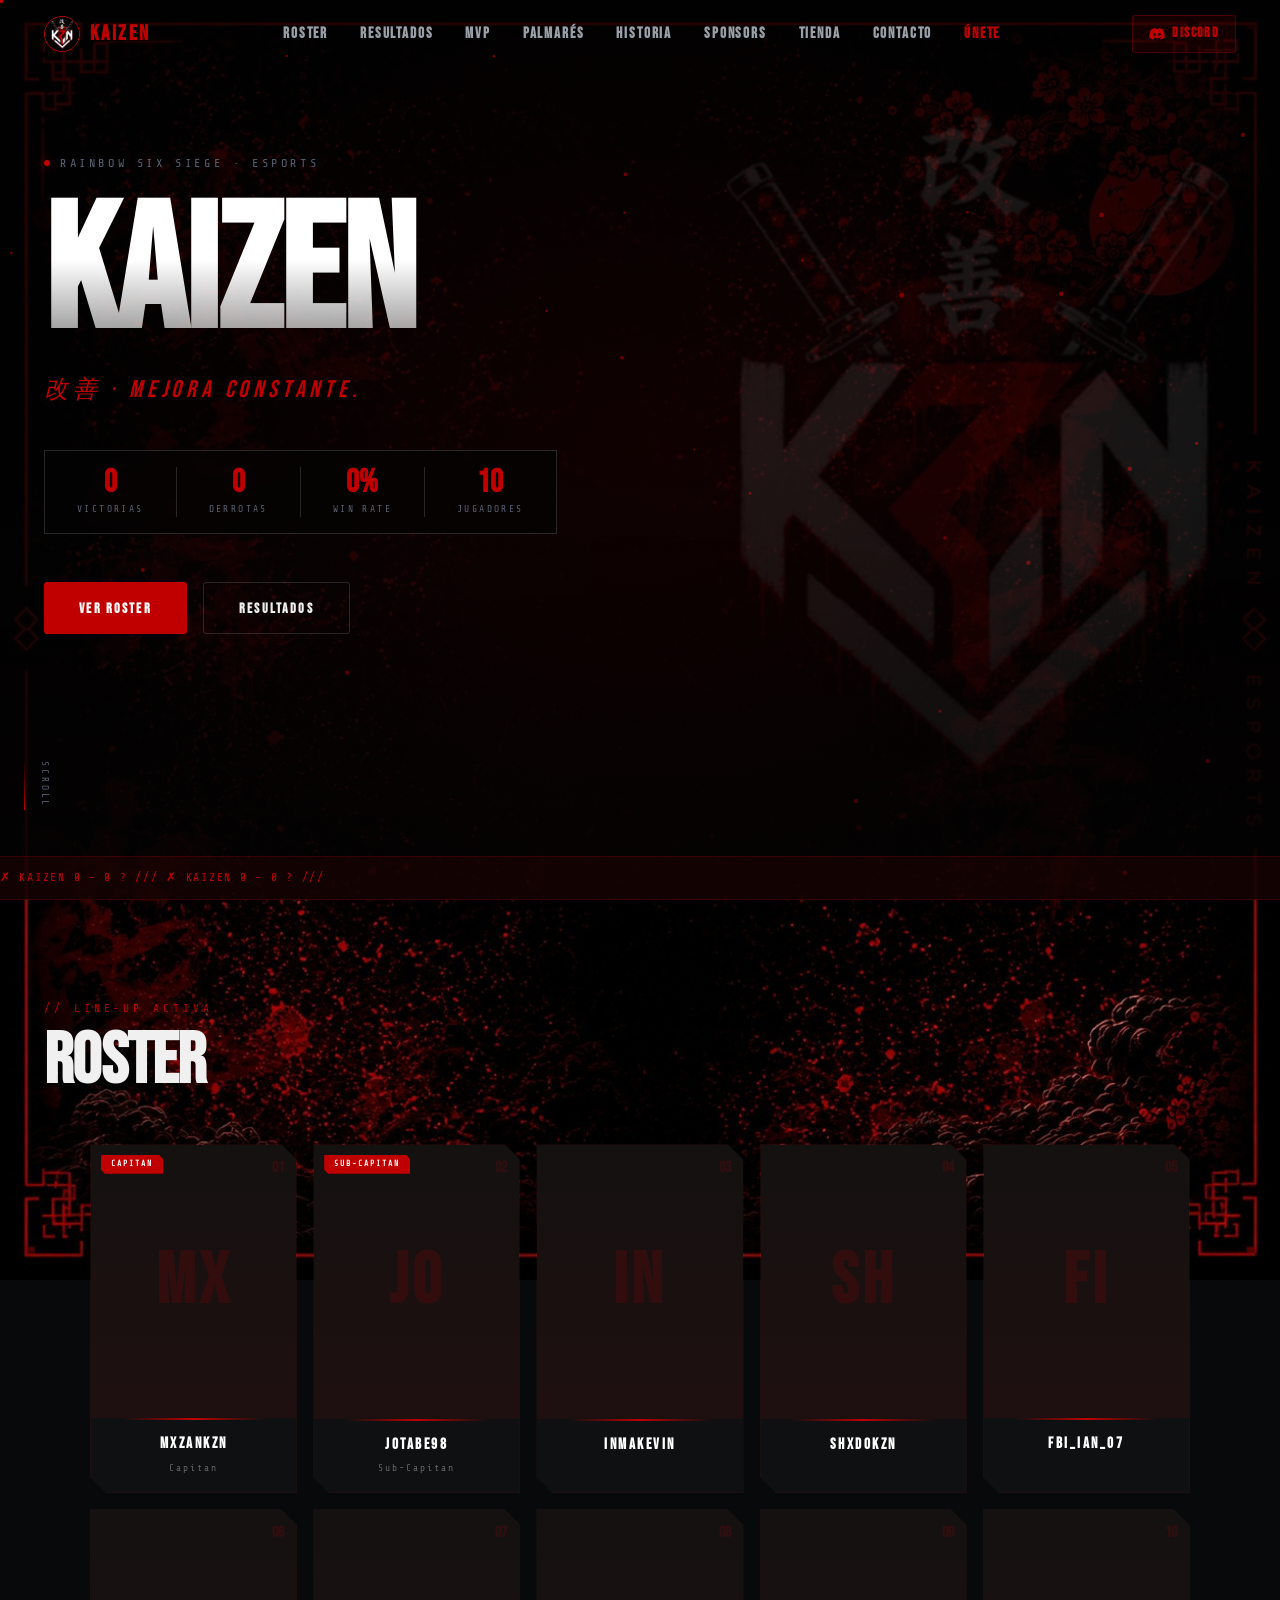
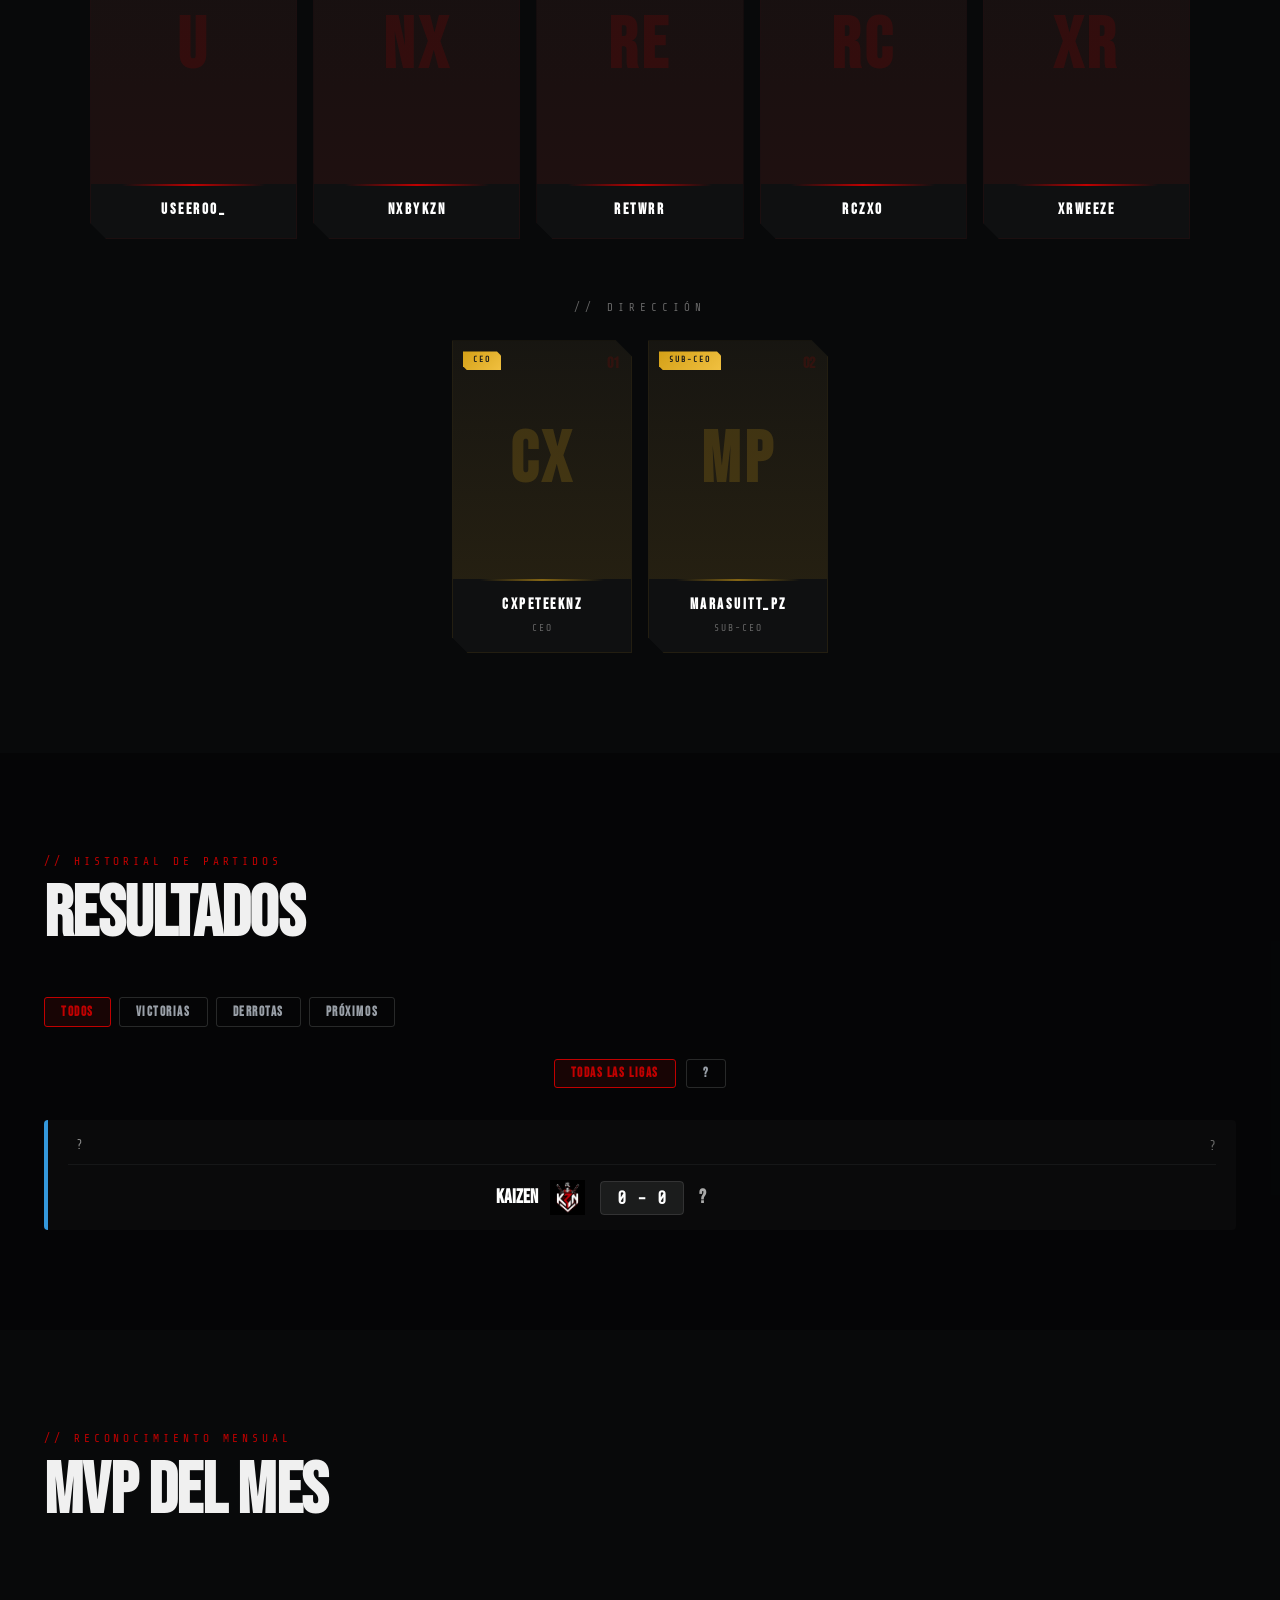
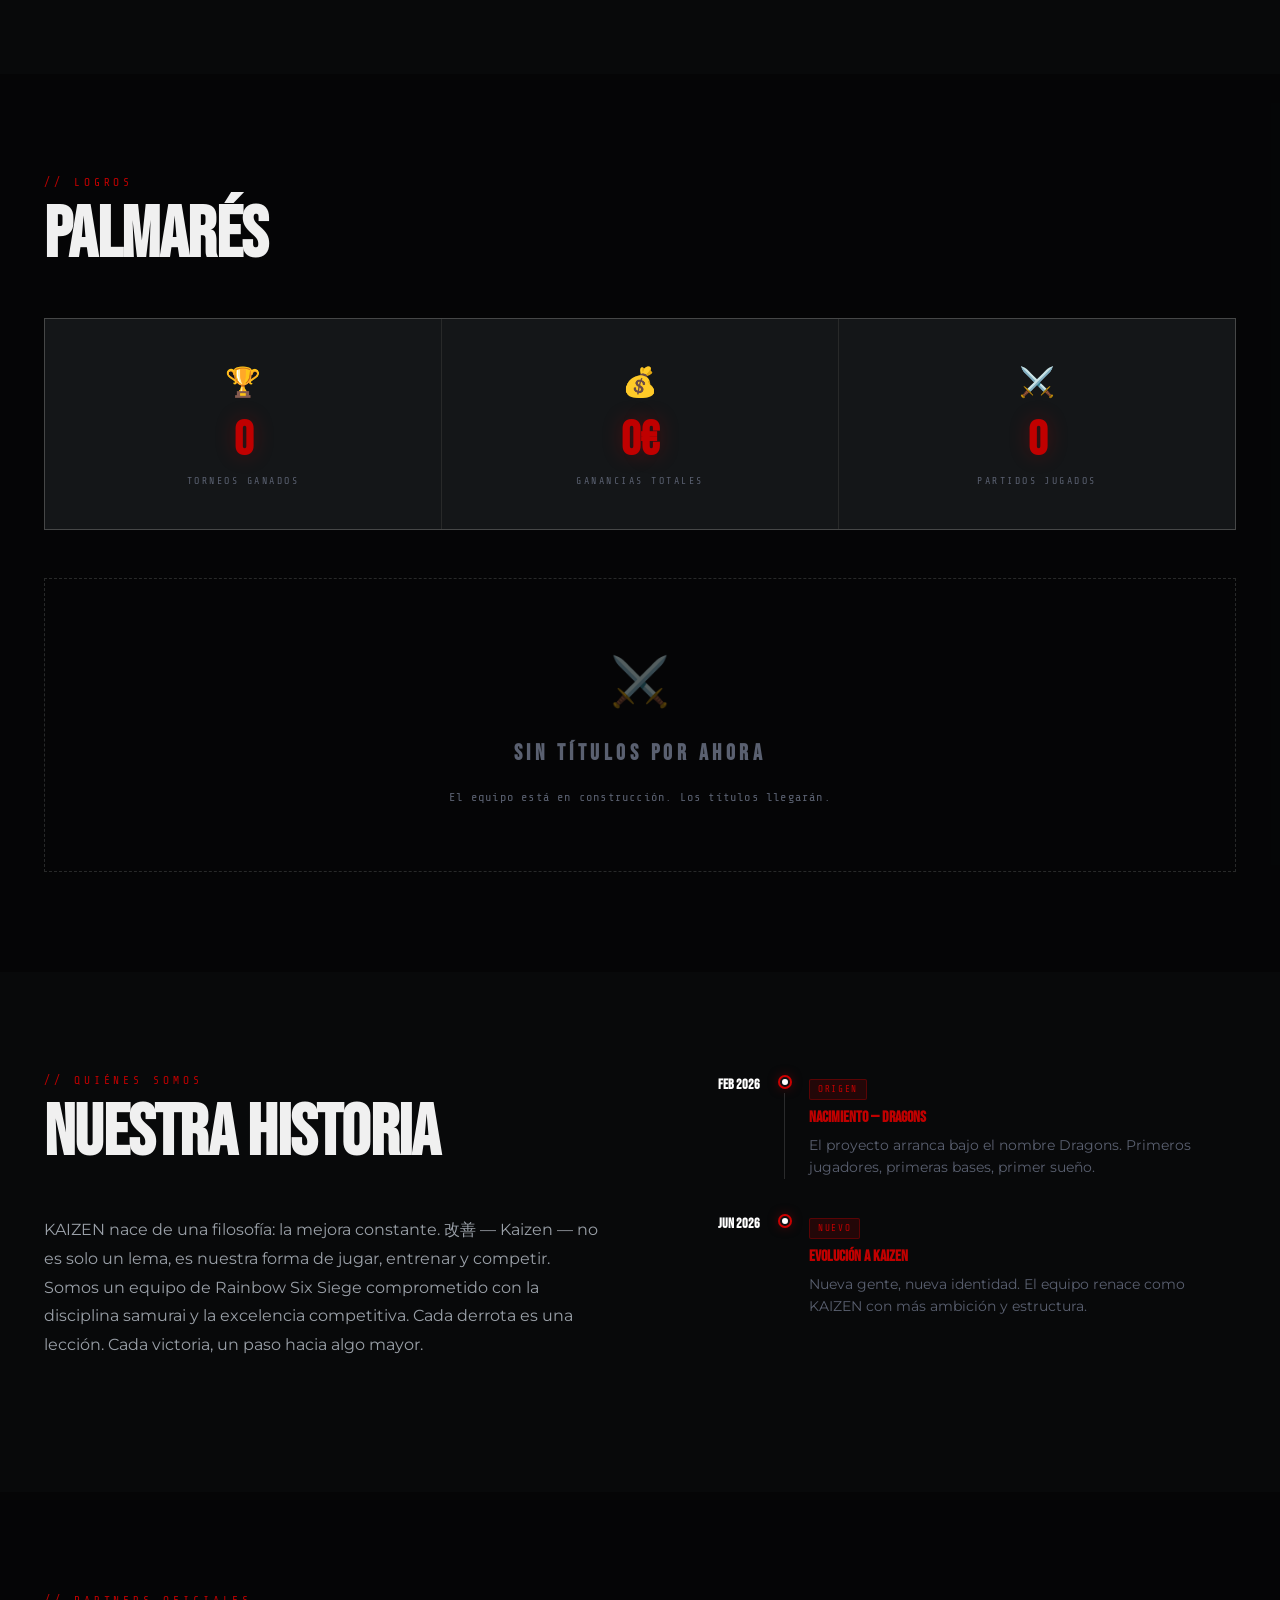
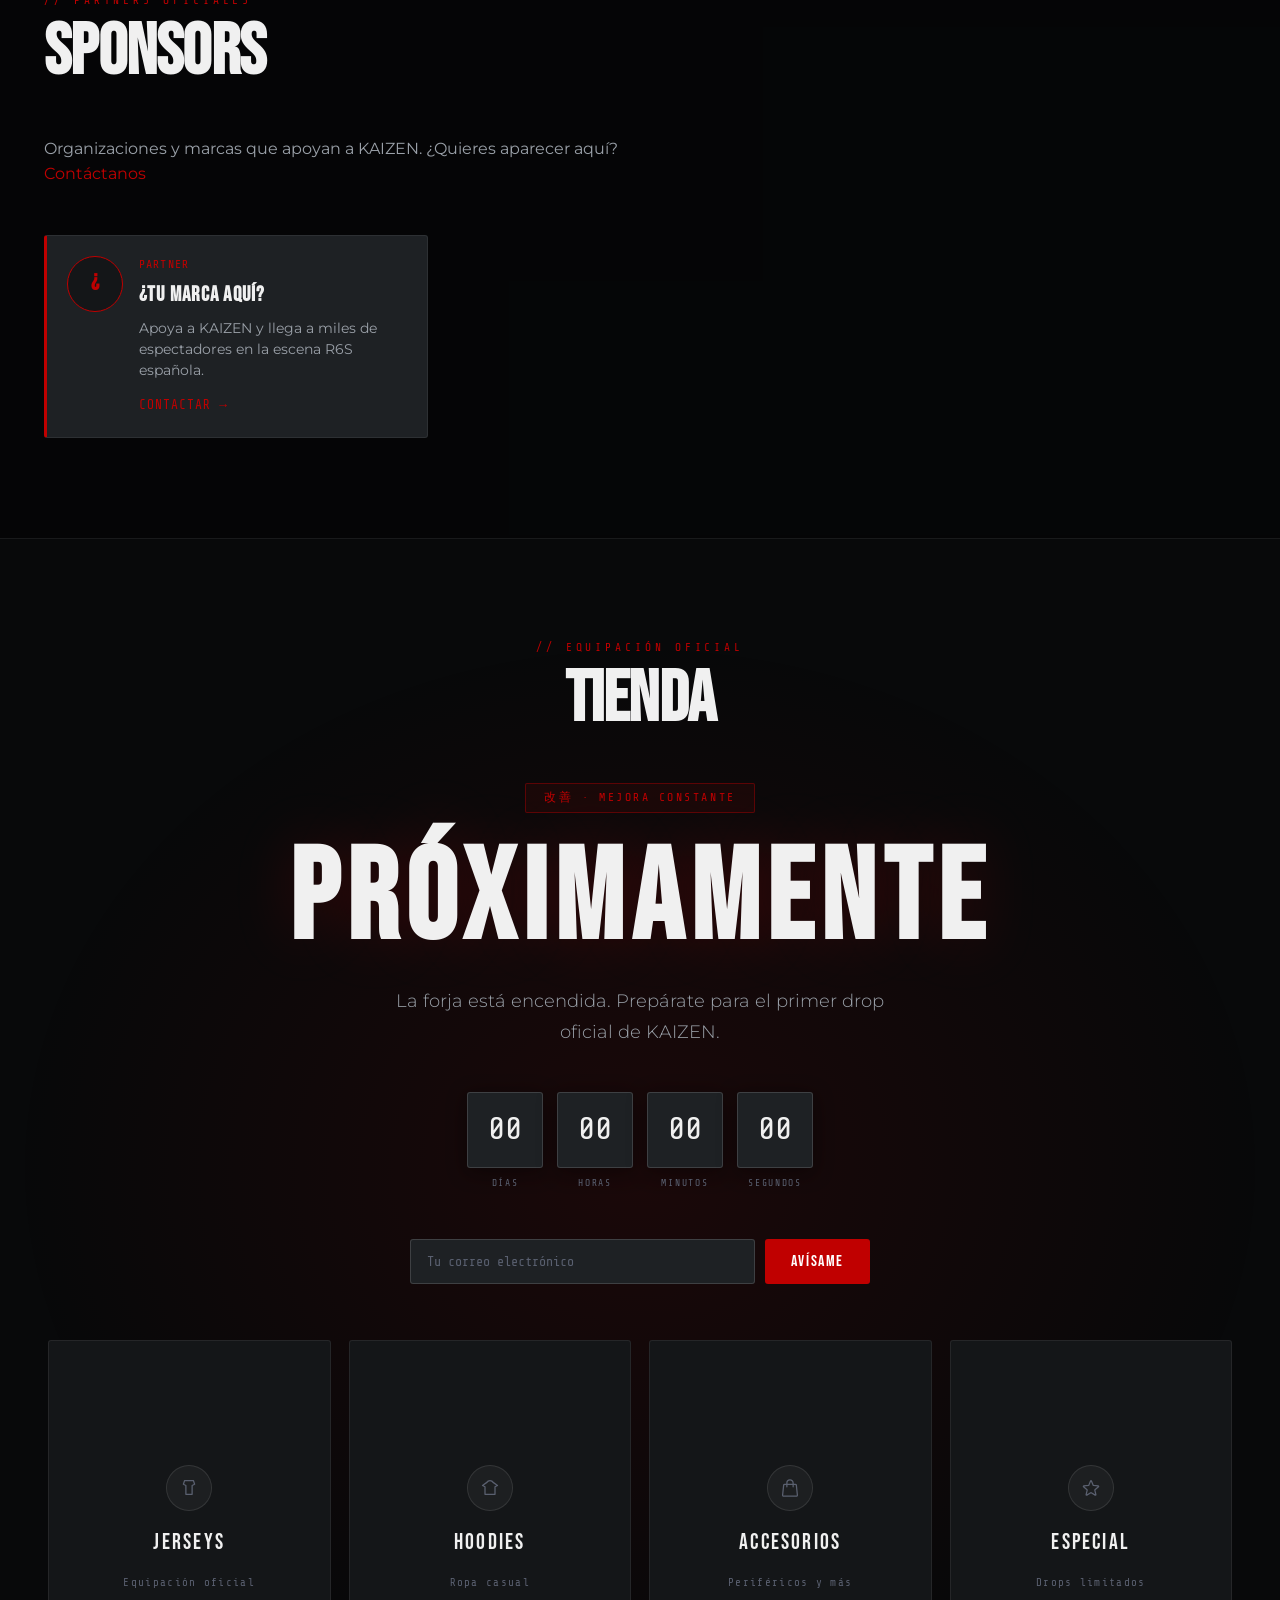
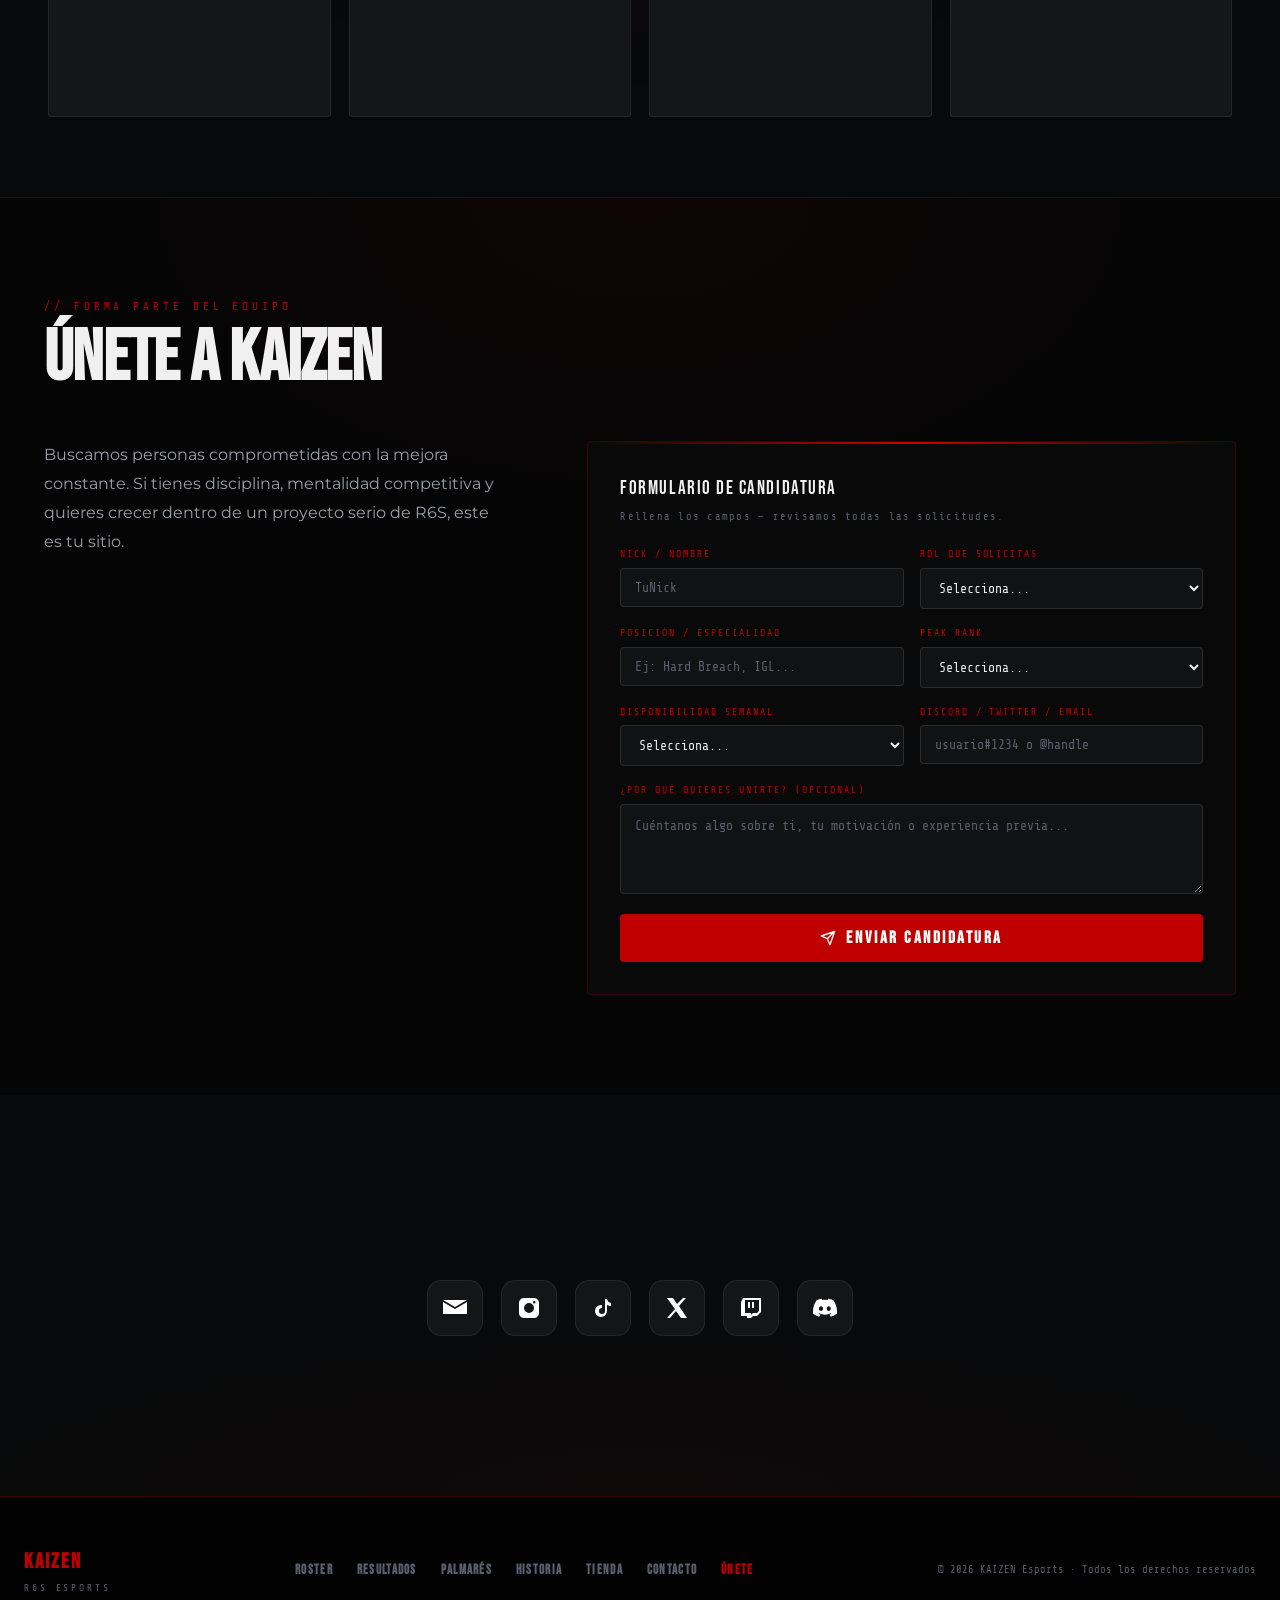
==== commit b47dec54: "Add files via upload" ====
--- a/index.html
+++ b/index.html
@@ -3,8 +3,8 @@
 <head>
 <meta charset="UTF-8"/>
 <meta name="viewport" content="width=device-width, initial-scale=1.0"/>
-<meta name="description" content="KAYZEN — Equipo competitivo de Rainbow Six Siege. 改善 · Mejora Constante."/>
-<title>KAYZEN — R6S Esports</title>
+<meta name="description" content="KAIZEN — Equipo competitivo de Rainbow Six Siege. 改善 · Mejora Constante."/>
+<title>KAIZEN — R6S Esports</title>
 <link rel="icon" type="image/png" href="Logos/logo.png"/>
 <link rel="stylesheet" href="styles.css"/>
 <link rel="preconnect" href="https://fonts.googleapis.com">
@@ -237,7 +237,7 @@
 <img src="Logos/logo.png" alt="" onerror="this.style.display='none';this.nextElementSibling.style.display='block'">
 <span class="logo-fallback">⚔️</span>
 </div>
-<span class="nav-logo-text" id="nav-team-name">KAYZEN</span>
+<span class="nav-logo-text" id="nav-team-name">KAIZEN</span>
 </a>
 <div class="nav-links">
 <a href="#roster">Roster</a>
@@ -250,7 +250,7 @@
 <a href="#contact">Contacto</a>
 <a href="#unete" style="color:#c00000;font-weight:700;">Únete</a>
 </div>
-<a href="https://discord.gg/kayzen" target="_blank" rel="noopener noreferrer" class="nav-cta">
+<a href="https://discord.gg/kaizen" target="_blank" rel="noopener noreferrer" class="nav-cta">
 <svg width="16" height="12" viewBox="0 0 18 14" fill="currentColor"><path d="M15.25 1.18A14.89 14.89 0 0011.5 0a.06.06 0 00-.06.03c-.16.28-.34.65-.47.94a13.76 13.76 0 00-4 0 9.6 9.6 0 00-.47-.94A.06.06 0 006.44 0a14.85 14.85 0 00-3.75 1.18C.37 4.6-.23 7.93.07 11.22a.07.07 0 00.03.05A14.94 14.94 0 004.6 13.5a.06.06 0 00.07-.02c.35-.47.66-.96.93-1.48a.06.06 0 00-.04-.09 9.82 9.82 0 01-1.4-.66.06.06 0 010-.1l.28-.22a.06.06 0 01.06 0 10.66 10.66 0 009 0 .06.06 0 01.06 0l.28.22a.06.06 0 010 .1 9.2 9.2 0 01-1.4.66.06.06 0 00-.03.09c.28.52.59 1 .93 1.48a.06.06 0 00.07.02 14.9 14.9 0 004.5-2.23.06.06 0 00.03-.05c.37-3.77-.62-7.06-2.63-9.97zM6.01 9.19c-.86 0-1.57-.78-1.57-1.74s.7-1.74 1.57-1.74c.88 0 1.58.79 1.57 1.74 0 .96-.7 1.74-1.57 1.74zm5.8 0c-.87 0-1.57-.78-1.57-1.74s.7-1.74 1.57-1.74c.88 0 1.58.79 1.57 1.74 0 .96-.69 1.74-1.57 1.74z"/></svg>
 Discord
 </a>
@@ -282,7 +282,7 @@
 </div>
 
 <h1 class="hero-title">
-<span id="hero-team-name">KAYZEN</span>
+<span id="hero-team-name">KAIZEN</span>
 </h1>
 <p class="hero-tagline" id="hero-tagline">改善 · Mejora Constante.</p>
 
@@ -401,7 +401,7 @@
 <div class="about-text-col">
 <div class="section-eyebrow">// QUIÉNES SOMOS</div>
 <h2 class="section-heading" id="about-heading">NUESTRA HISTORIA</h2>
-<p class="about-body" id="about-body">KAYZEN nace de una filosofía: la mejora constante. 改善 — Kaizen — no es solo un lema, es nuestra forma de jugar, entrenar y competir. Somos un equipo de Rainbow Six Siege comprometido con la disciplina samurai y la excelencia competitiva. Cada derrota es una lección. Cada victoria, un paso hacia algo mayor.</p>
+<p class="about-body" id="about-body">KAIZEN nace de una filosofía: la mejora constante. 改善 — Kaizen — no es solo un lema, es nuestra forma de jugar, entrenar y competir. Somos un equipo de Rainbow Six Siege comprometido con la disciplina samurai y la excelencia competitiva. Cada derrota es una lección. Cada victoria, un paso hacia algo mayor.</p>
 <div class="about-socials" id="about-socials"></div>
 </div>
 <div class="timeline-col">
@@ -417,7 +417,7 @@
     <div class="section-eyebrow">// PARTNERS OFICIALES</div>
     <h2 class="section-heading">SPONSORS</h2>
     <p class="sponsors-intro">
-      Organizaciones y marcas que apoyan a KAYZEN. ¿Quieres aparecer aquí?
+      Organizaciones y marcas que apoyan a KAIZEN. ¿Quieres aparecer aquí?
       <a href="mailto:kaizen.esports.eu@gmail.com">Contáctanos</a>
     </p>
     <div class="sponsors-grid" id="sponsors-grid"></div>
@@ -432,7 +432,7 @@
 
     <div class="tienda-badge">改善 · MEJORA CONSTANTE</div>
     <h3 class="tienda-title">PRÓXIMAMENTE</h3>
-    <p class="tienda-sub">La forja está encendida. Prepárate para el primer drop oficial de KAYZEN.</p>
+    <p class="tienda-sub">La forja está encendida. Prepárate para el primer drop oficial de KAIZEN.</p>
 
     <!-- Countdown -->
     <div class="tienda-countdown">
@@ -504,7 +504,7 @@
   <div style="position:absolute;inset:0;background:radial-gradient(ellipse 60% 50% at 50% 0%,rgba(192,0,0,0.06) 0%,transparent 70%);pointer-events:none;"></div>
   <div class="container" style="position:relative;z-index:1;">
     <div class="section-eyebrow">// FORMA PARTE DEL EQUIPO</div>
-    <h2 class="section-heading">ÚNETE A KAYZEN</h2>
+    <h2 class="section-heading">ÚNETE A KAIZEN</h2>
     <div class="unete-layout">
 
       <!-- Columna izquierda: plazas -->
@@ -602,23 +602,23 @@
 <svg viewBox="0 0 24 24"><path d="M12 13.065L0 6V18h24V6l-12 7.065zM12 11L0 4h24L12 11z"/></svg>
 </a>
 
-<a href="https://www.instagram.com/kayzen_esports/" target="_blank" class="social-link insta">
+<a href="https://www.instagram.com/kaizen_esports/" target="_blank" class="social-link insta">
 <svg viewBox="0 0 24 24"><path d="M7 2C4.243 2 2 4.243 2 7v10c0 2.757 2.243 5 5 5h10c2.757 0 5-2.243 5-5V7c0-2.757-2.243-5-5-5H7zm5 5a5 5 0 110 10 5 5 0 010-10zm6.5-.75a1.25 1.25 0 11-2.5 0 1.25 1.25 0 012.5 0z"/></svg>
 </a>
 
-<a href="https://www.tiktok.com/@kayzen.esports" target="_blank" class="social-link tiktok">
+<a href="https://www.tiktok.com/@kaizen.esports" target="_blank" class="social-link tiktok">
 <svg viewBox="0 0 24 24"><path d="M16 3c.4 2.1 2.1 3.7 4 4v3c-1.5 0-3-.5-4-1.3V15a6 6 0 11-6-6c.3 0 .7 0 1 .1v3a3 3 0 10 3 3V3h2z"/></svg>
 </a>
 
-<a href="https://x.com/KayzenEsports" target="_blank" class="social-link x">
+<a href="https://x.com/KaizenEsports" target="_blank" class="social-link x">
 <svg viewBox="0 0 24 24"><path d="M18 2h3l-7 8 8 12h-6l-5-7-6 7H2l8-9-8-11h6l4 6 6-6z"/></svg>
 </a>
 
-<a href="https://www.twitch.tv/kayzenesports" target="_blank" class="social-link twitch">
+<a href="https://www.twitch.tv/kaizenesports" target="_blank" class="social-link twitch">
 <svg viewBox="0 0 24 24"><path d="M4 2L2 6v14h6v2h4l2-2h4l4-4V2H4zm16 13l-2 2h-4l-2 2v-2H6V4h14v11zM9 6h2v6H9zm4 0h2v6h-2z"/></svg>
 </a>
 
-<a href="https://discord.gg/kayzen" target="_blank" class="social-link discord">
+<a href="https://discord.gg/kaizen" target="_blank" class="social-link discord">
 <svg viewBox="0 0 18 14" fill="currentColor"><path d="M15.25 1.18A14.89 14.89 0 0011.5 0a.06.06 0 00-.06.03c-.16.28-.34.65-.47.94a13.76 13.76 0 00-4 0 9.6 9.6 0 00-.47-.94A.06.06 0 006.44 0a14.85 14.85 0 00-3.75 1.18C.37 4.6-.23 7.93.07 11.22a.07.07 0 00.03.05A14.94 14.94 0 004.6 13.5a.06.06 0 00.07-.02c.35-.47.66-.96.93-1.48a.06.06 0 00-.04-.09 9.82 9.82 0 01-1.4-.66.06.06 0 010-.1l.28-.22a.06.06 0 01.06 0 10.66 10.66 0 009 0 .06.06 0 01.06 0l.28.22a.06.06 0 010 .1 9.2 9.2 0 01-1.4.66.06.06 0 00-.03.09c.28.52.59 1 .93 1.48a.06.06 0 00.07.02 14.9 14.9 0 004.5-2.23.06.06 0 00.03-.05c.37-3.77-.62-7.06-2.63-9.97zM6.01 9.19c-.86 0-1.57-.78-1.57-1.74s.7-1.74 1.57-1.74c.88 0 1.58.79 1.57 1.74 0 .96-.7 1.74-1.57 1.74zm5.8 0c-.87 0-1.57-.78-1.57-1.74s.7-1.74 1.57-1.74c.88 0 1.58.79 1.57 1.74 0 .96-.69 1.74-1.57 1.74z"/></svg>
 </a>
 
@@ -629,7 +629,7 @@
 <footer id="footer">
 <div class="footer-grid">
 <div class="footer-brand">
-<span class="footer-name" id="footer-name">KAYZEN</span>
+<span class="footer-name" id="footer-name">KAIZEN</span>
 <span class="footer-game">R6S ESPORTS</span>
 </div>
 <div class="footer-links">
--- a/styles.css
+++ b/styles.css
@@ -1,5 +1,5 @@
 /* ============================================================
-   KAYZEN R6S — STYLES.CSS
+   KAIZEN R6S — STYLES.CSS
    Dark Samurai · Kaizen Philosophy · Esports Premium
    ============================================================ */
 
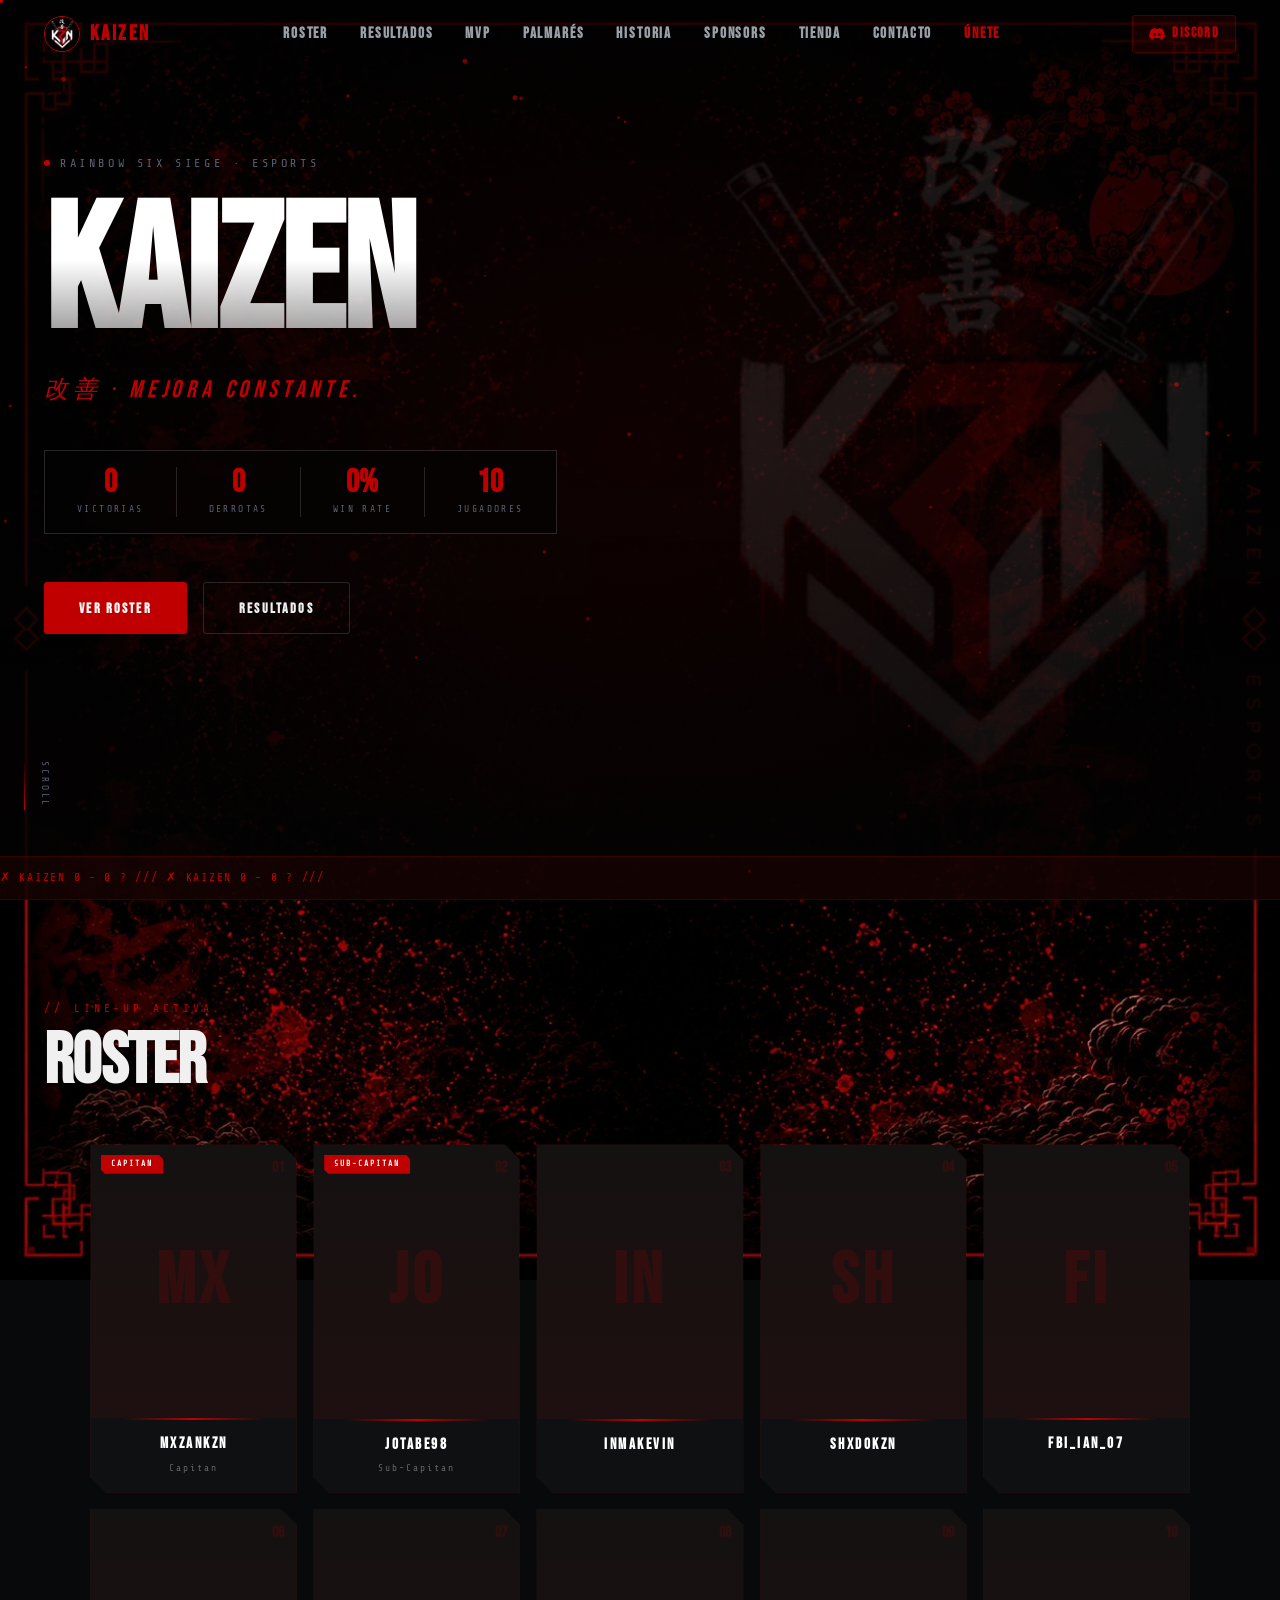
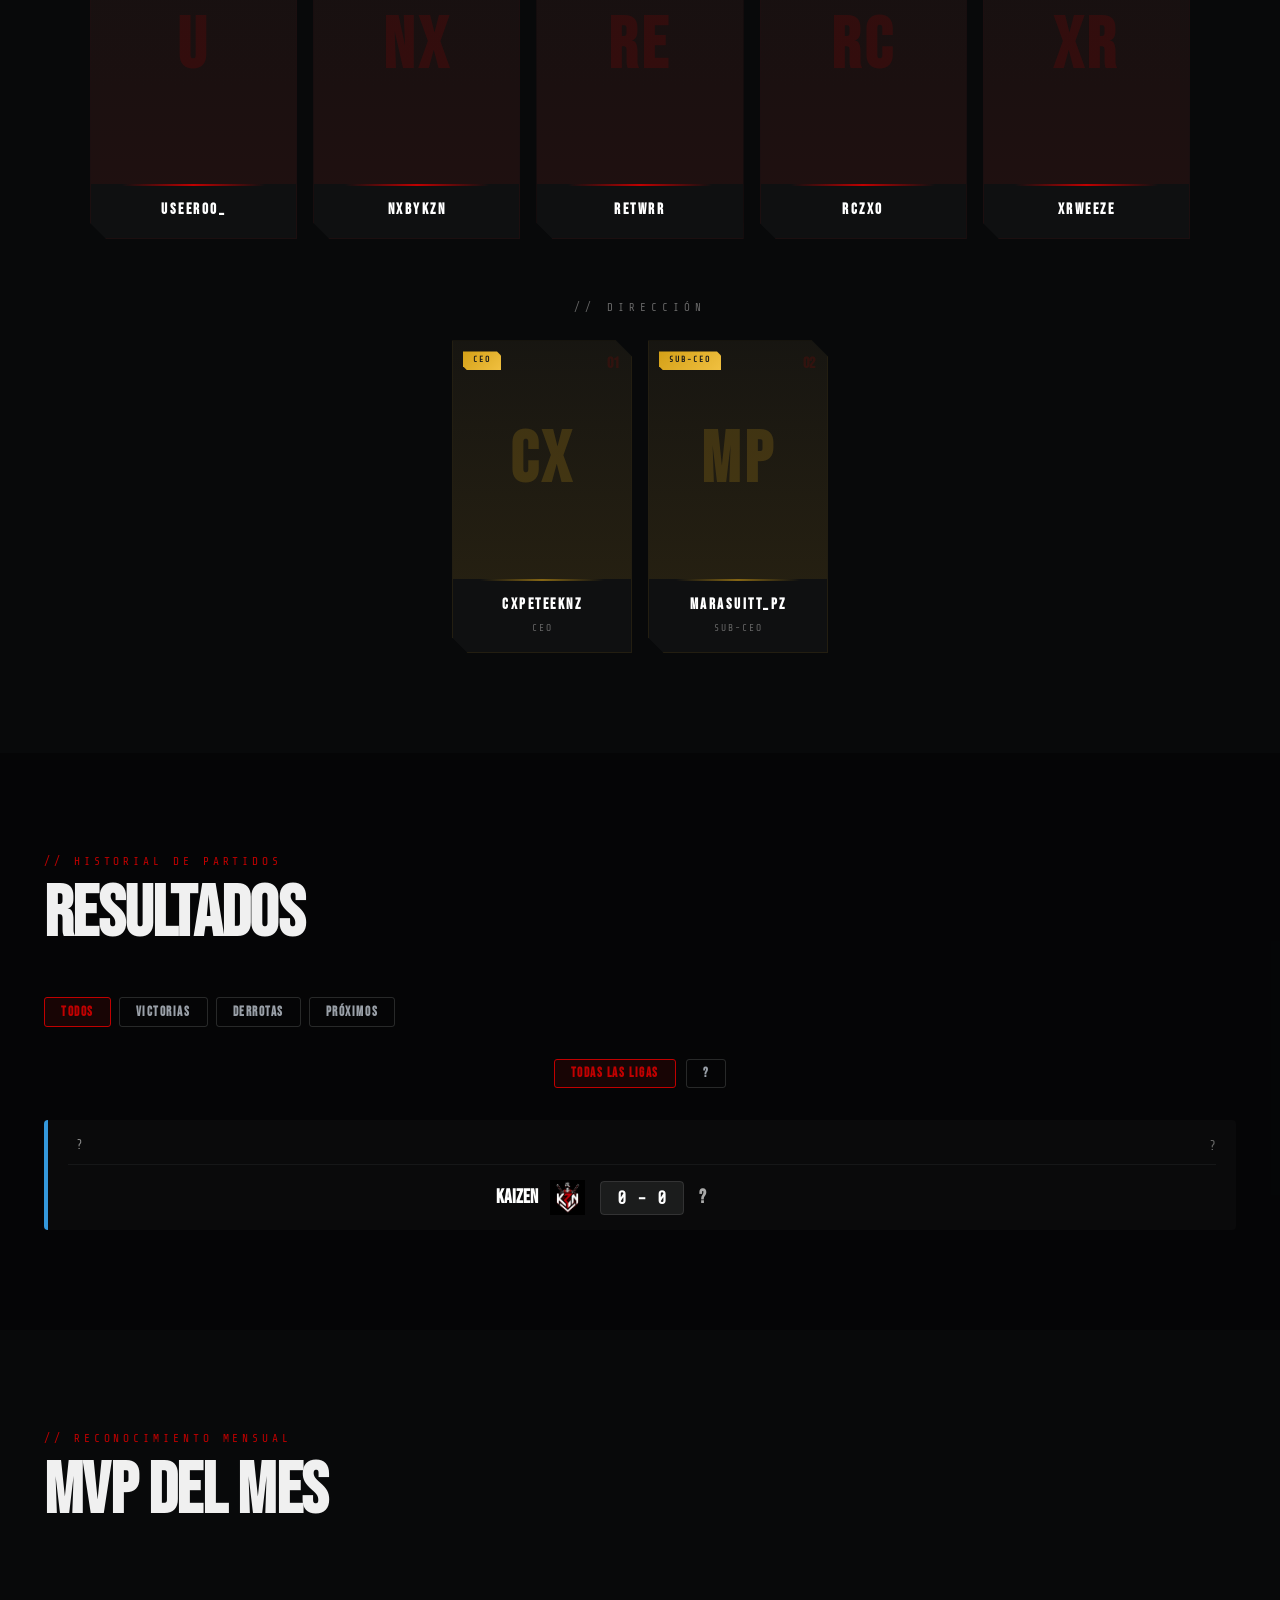
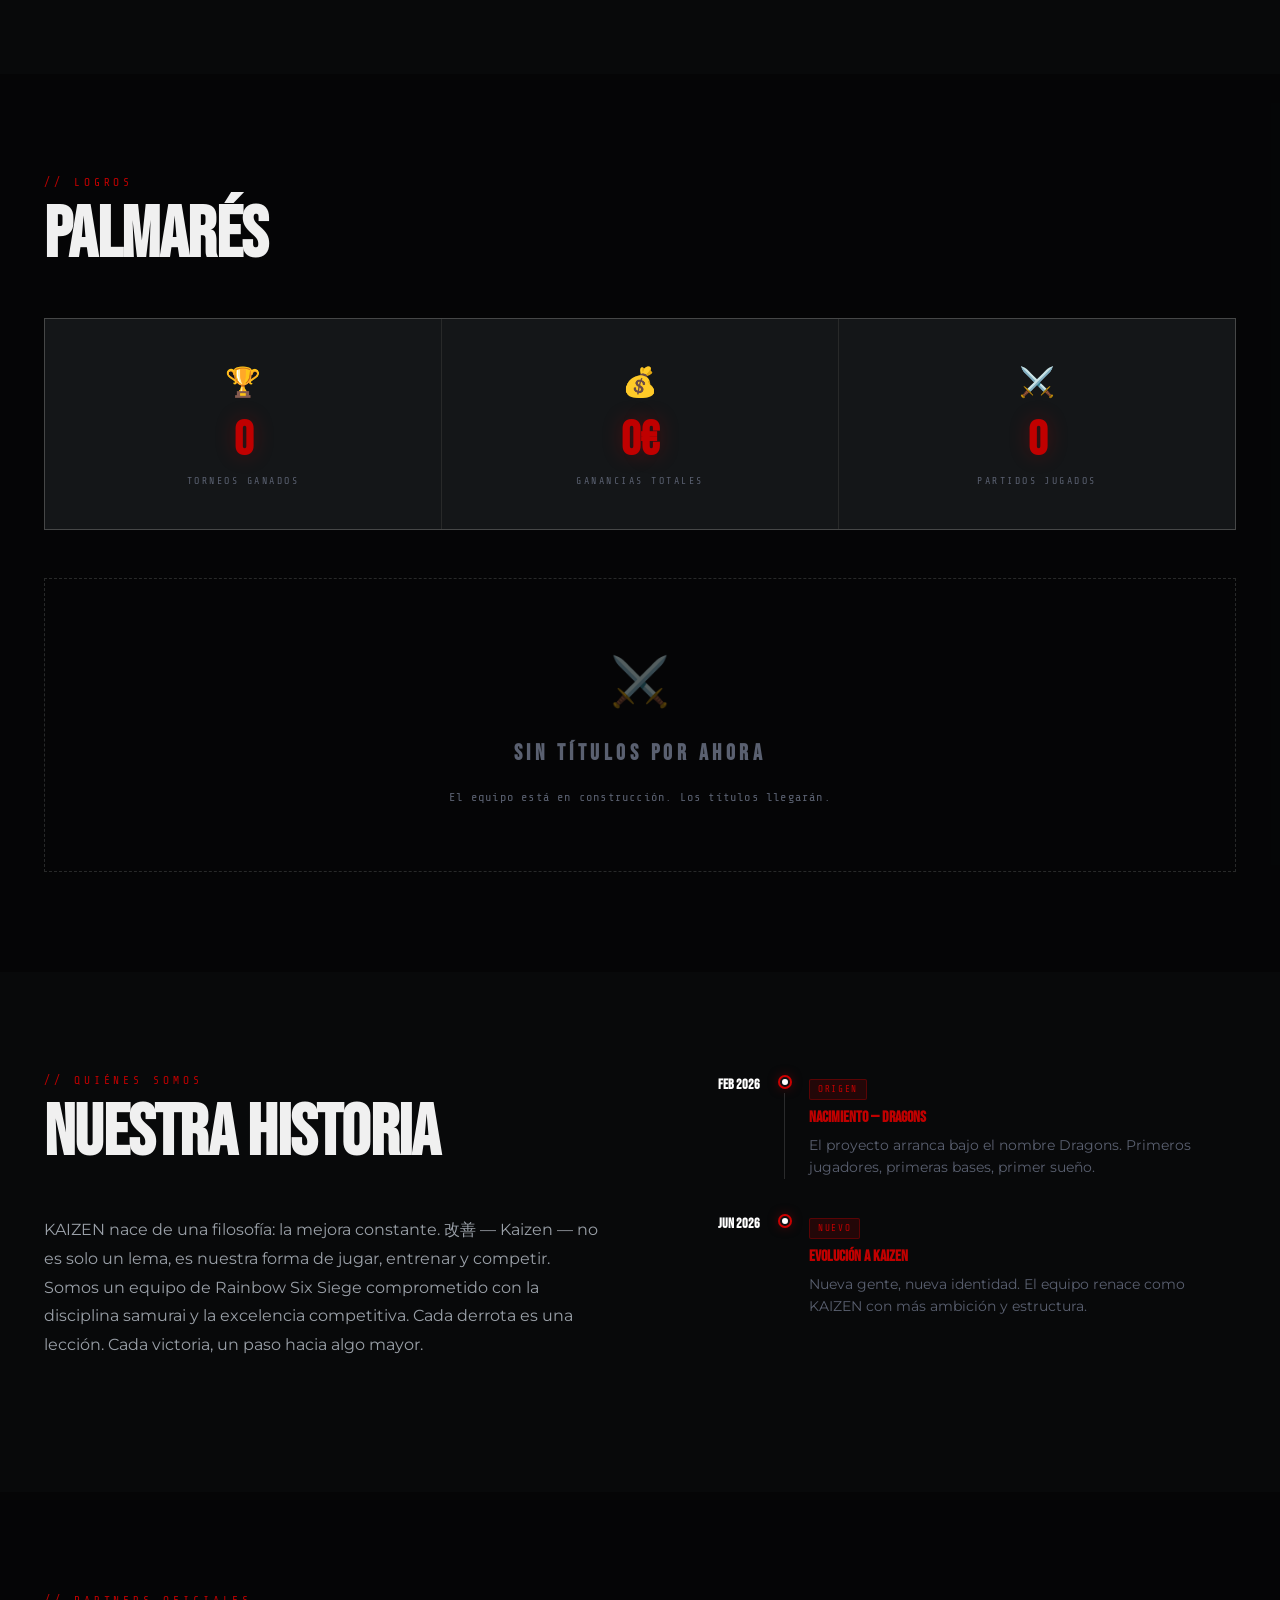
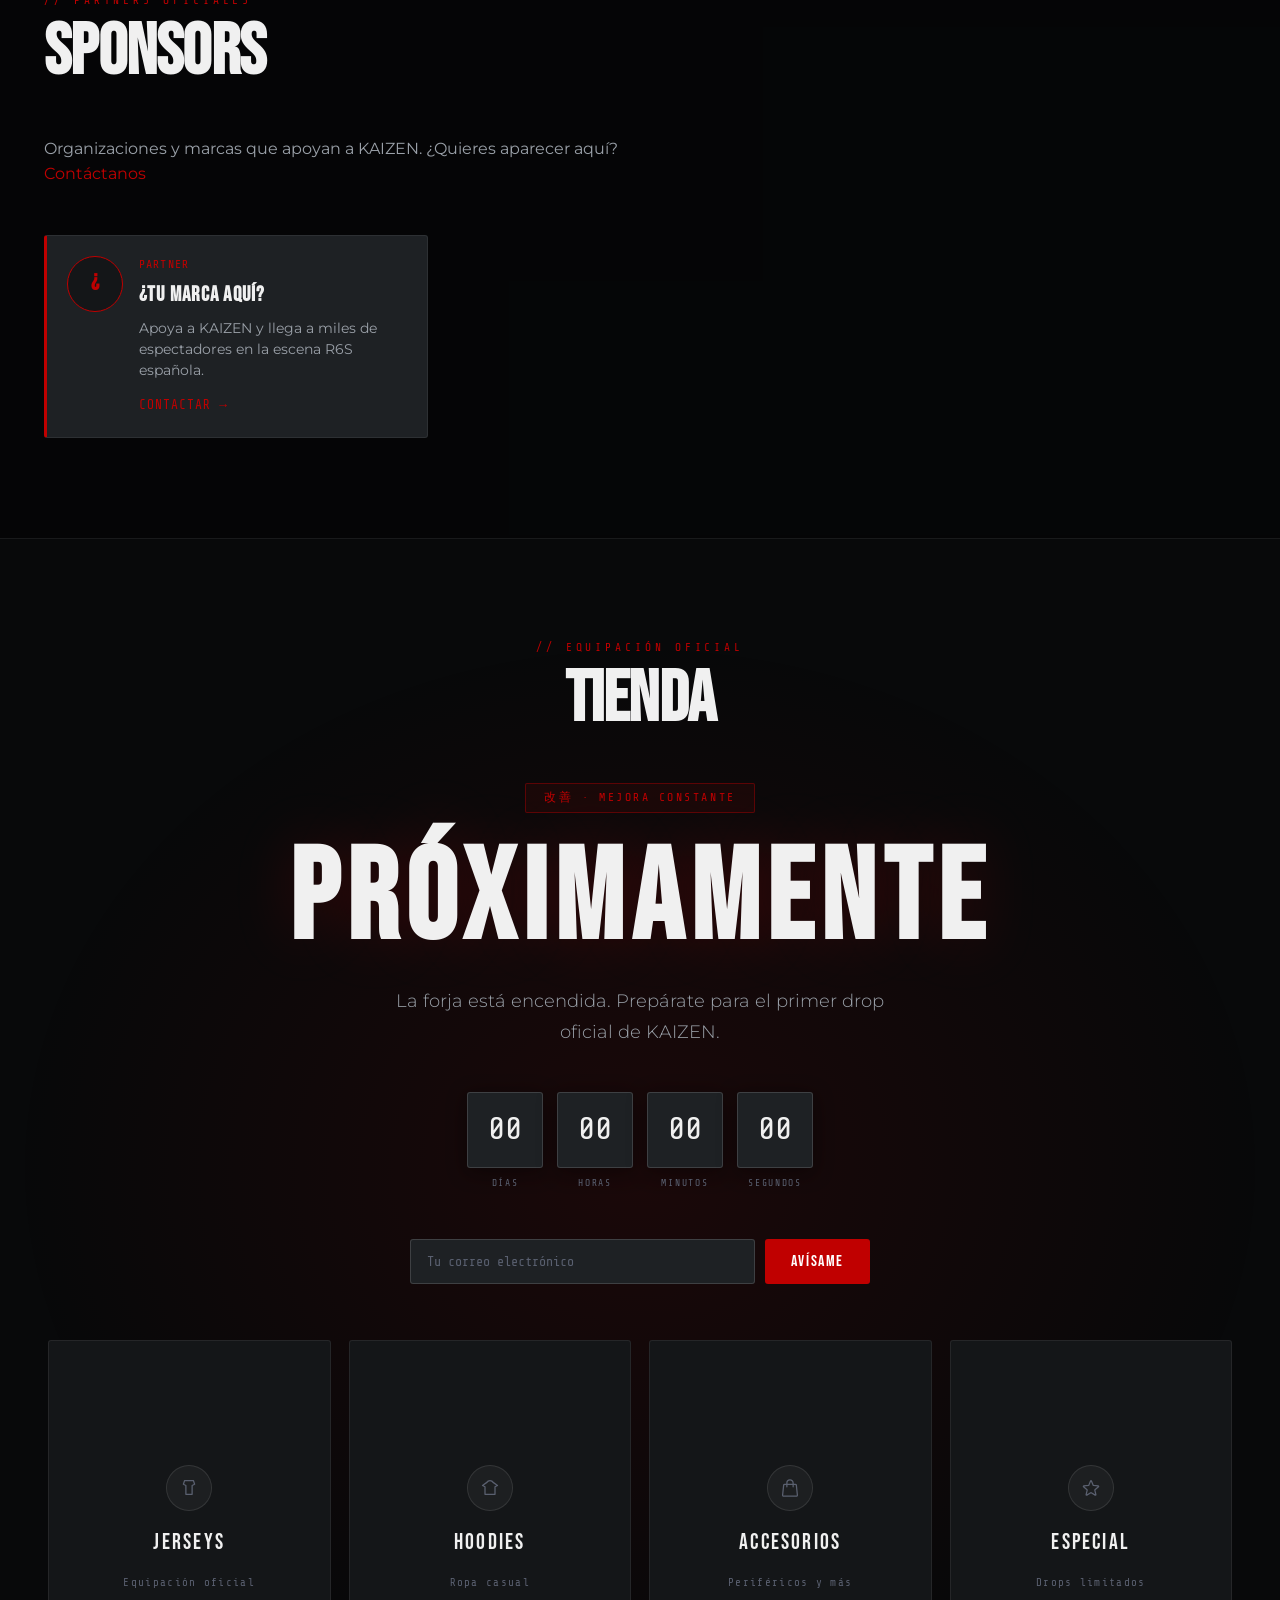
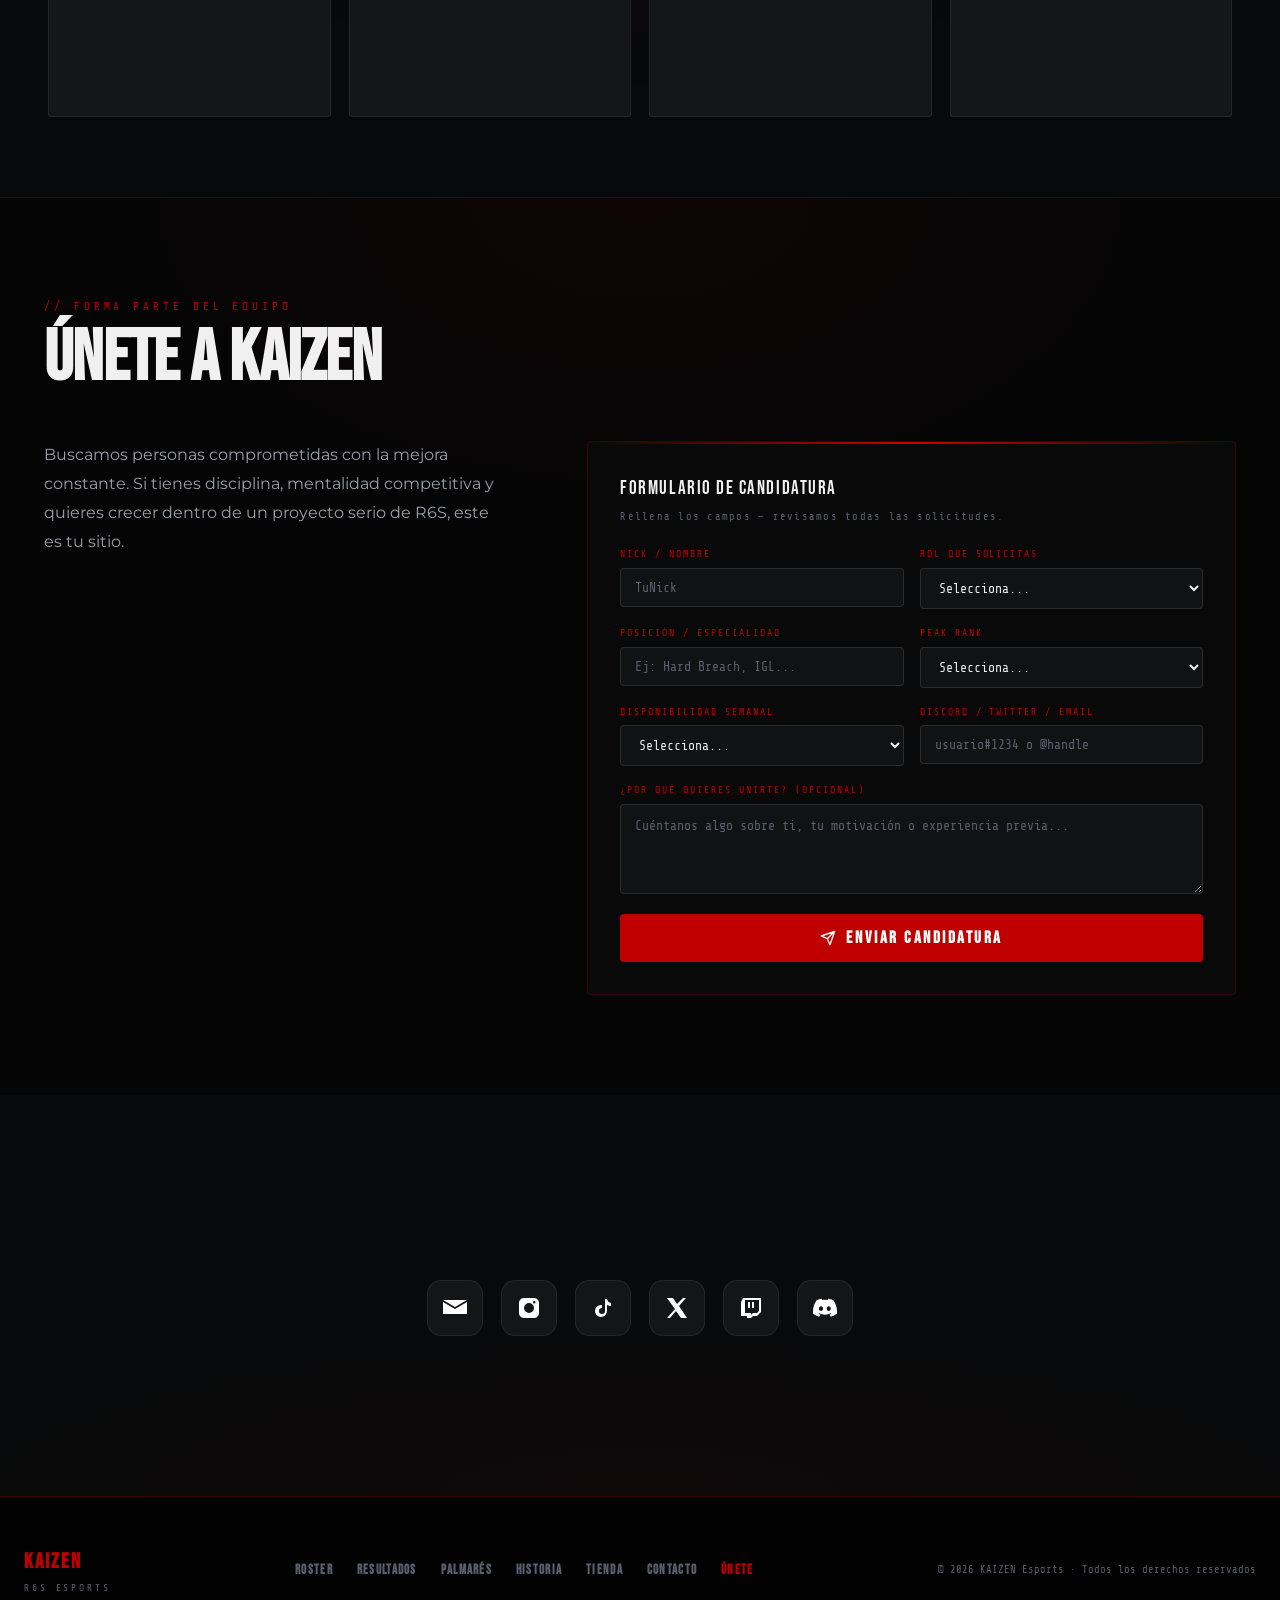
==== commit 71c33886: "Update social media links in index.html" ====
--- a/index.html
+++ b/index.html
@@ -250,7 +250,7 @@
 <a href="#contact">Contacto</a>
 <a href="#unete" style="color:#c00000;font-weight:700;">Únete</a>
 </div>
-<a href="https://discord.gg/kaizen" target="_blank" rel="noopener noreferrer" class="nav-cta">
+<a href="https://discord.gg/md8P5nbhX" target="_blank" rel="noopener noreferrer" class="nav-cta">
 <svg width="16" height="12" viewBox="0 0 18 14" fill="currentColor"><path d="M15.25 1.18A14.89 14.89 0 0011.5 0a.06.06 0 00-.06.03c-.16.28-.34.65-.47.94a13.76 13.76 0 00-4 0 9.6 9.6 0 00-.47-.94A.06.06 0 006.44 0a14.85 14.85 0 00-3.75 1.18C.37 4.6-.23 7.93.07 11.22a.07.07 0 00.03.05A14.94 14.94 0 004.6 13.5a.06.06 0 00.07-.02c.35-.47.66-.96.93-1.48a.06.06 0 00-.04-.09 9.82 9.82 0 01-1.4-.66.06.06 0 010-.1l.28-.22a.06.06 0 01.06 0 10.66 10.66 0 009 0 .06.06 0 01.06 0l.28.22a.06.06 0 010 .1 9.2 9.2 0 01-1.4.66.06.06 0 00-.03.09c.28.52.59 1 .93 1.48a.06.06 0 00.07.02 14.9 14.9 0 004.5-2.23.06.06 0 00.03-.05c.37-3.77-.62-7.06-2.63-9.97zM6.01 9.19c-.86 0-1.57-.78-1.57-1.74s.7-1.74 1.57-1.74c.88 0 1.58.79 1.57 1.74 0 .96-.7 1.74-1.57 1.74zm5.8 0c-.87 0-1.57-.78-1.57-1.74s.7-1.74 1.57-1.74c.88 0 1.58.79 1.57 1.74 0 .96-.69 1.74-1.57 1.74z"/></svg>
 Discord
 </a>
@@ -602,15 +602,15 @@
 <svg viewBox="0 0 24 24"><path d="M12 13.065L0 6V18h24V6l-12 7.065zM12 11L0 4h24L12 11z"/></svg>
 </a>
 
-<a href="https://www.instagram.com/kaizen_esports/" target="_blank" class="social-link insta">
+<a href="https://www.instagram.com/kaizen__eu?igsh=MWtidmhlcXNzempucA==" target="_blank" class="social-link insta">
 <svg viewBox="0 0 24 24"><path d="M7 2C4.243 2 2 4.243 2 7v10c0 2.757 2.243 5 5 5h10c2.757 0 5-2.243 5-5V7c0-2.757-2.243-5-5-5H7zm5 5a5 5 0 110 10 5 5 0 010-10zm6.5-.75a1.25 1.25 0 11-2.5 0 1.25 1.25 0 012.5 0z"/></svg>
 </a>
 
-<a href="https://www.tiktok.com/@kaizen.esports" target="_blank" class="social-link tiktok">
+<a href="https://vm.tiktok.com/ZNREgRuLU/" target="_blank" class="social-link tiktok">
 <svg viewBox="0 0 24 24"><path d="M16 3c.4 2.1 2.1 3.7 4 4v3c-1.5 0-3-.5-4-1.3V15a6 6 0 11-6-6c.3 0 .7 0 1 .1v3a3 3 0 10 3 3V3h2z"/></svg>
 </a>
 
-<a href="https://x.com/KaizenEsports" target="_blank" class="social-link x">
+<a href="" target="_blank" class="social-link x">
 <svg viewBox="0 0 24 24"><path d="M18 2h3l-7 8 8 12h-6l-5-7-6 7H2l8-9-8-11h6l4 6 6-6z"/></svg>
 </a>
 
@@ -618,7 +618,7 @@
 <svg viewBox="0 0 24 24"><path d="M4 2L2 6v14h6v2h4l2-2h4l4-4V2H4zm16 13l-2 2h-4l-2 2v-2H6V4h14v11zM9 6h2v6H9zm4 0h2v6h-2z"/></svg>
 </a>
 
-<a href="https://discord.gg/kaizen" target="_blank" class="social-link discord">
+<a href="https://discord.gg/md8P5nbhX" target="_blank" class="social-link discord">
 <svg viewBox="0 0 18 14" fill="currentColor"><path d="M15.25 1.18A14.89 14.89 0 0011.5 0a.06.06 0 00-.06.03c-.16.28-.34.65-.47.94a13.76 13.76 0 00-4 0 9.6 9.6 0 00-.47-.94A.06.06 0 006.44 0a14.85 14.85 0 00-3.75 1.18C.37 4.6-.23 7.93.07 11.22a.07.07 0 00.03.05A14.94 14.94 0 004.6 13.5a.06.06 0 00.07-.02c.35-.47.66-.96.93-1.48a.06.06 0 00-.04-.09 9.82 9.82 0 01-1.4-.66.06.06 0 010-.1l.28-.22a.06.06 0 01.06 0 10.66 10.66 0 009 0 .06.06 0 01.06 0l.28.22a.06.06 0 010 .1 9.2 9.2 0 01-1.4.66.06.06 0 00-.03.09c.28.52.59 1 .93 1.48a.06.06 0 00.07.02 14.9 14.9 0 004.5-2.23.06.06 0 00.03-.05c.37-3.77-.62-7.06-2.63-9.97zM6.01 9.19c-.86 0-1.57-.78-1.57-1.74s.7-1.74 1.57-1.74c.88 0 1.58.79 1.57 1.74 0 .96-.7 1.74-1.57 1.74zm5.8 0c-.87 0-1.57-.78-1.57-1.74s.7-1.74 1.57-1.74c.88 0 1.58.79 1.57 1.74 0 .96-.69 1.74-1.57 1.74z"/></svg>
 </a>
 
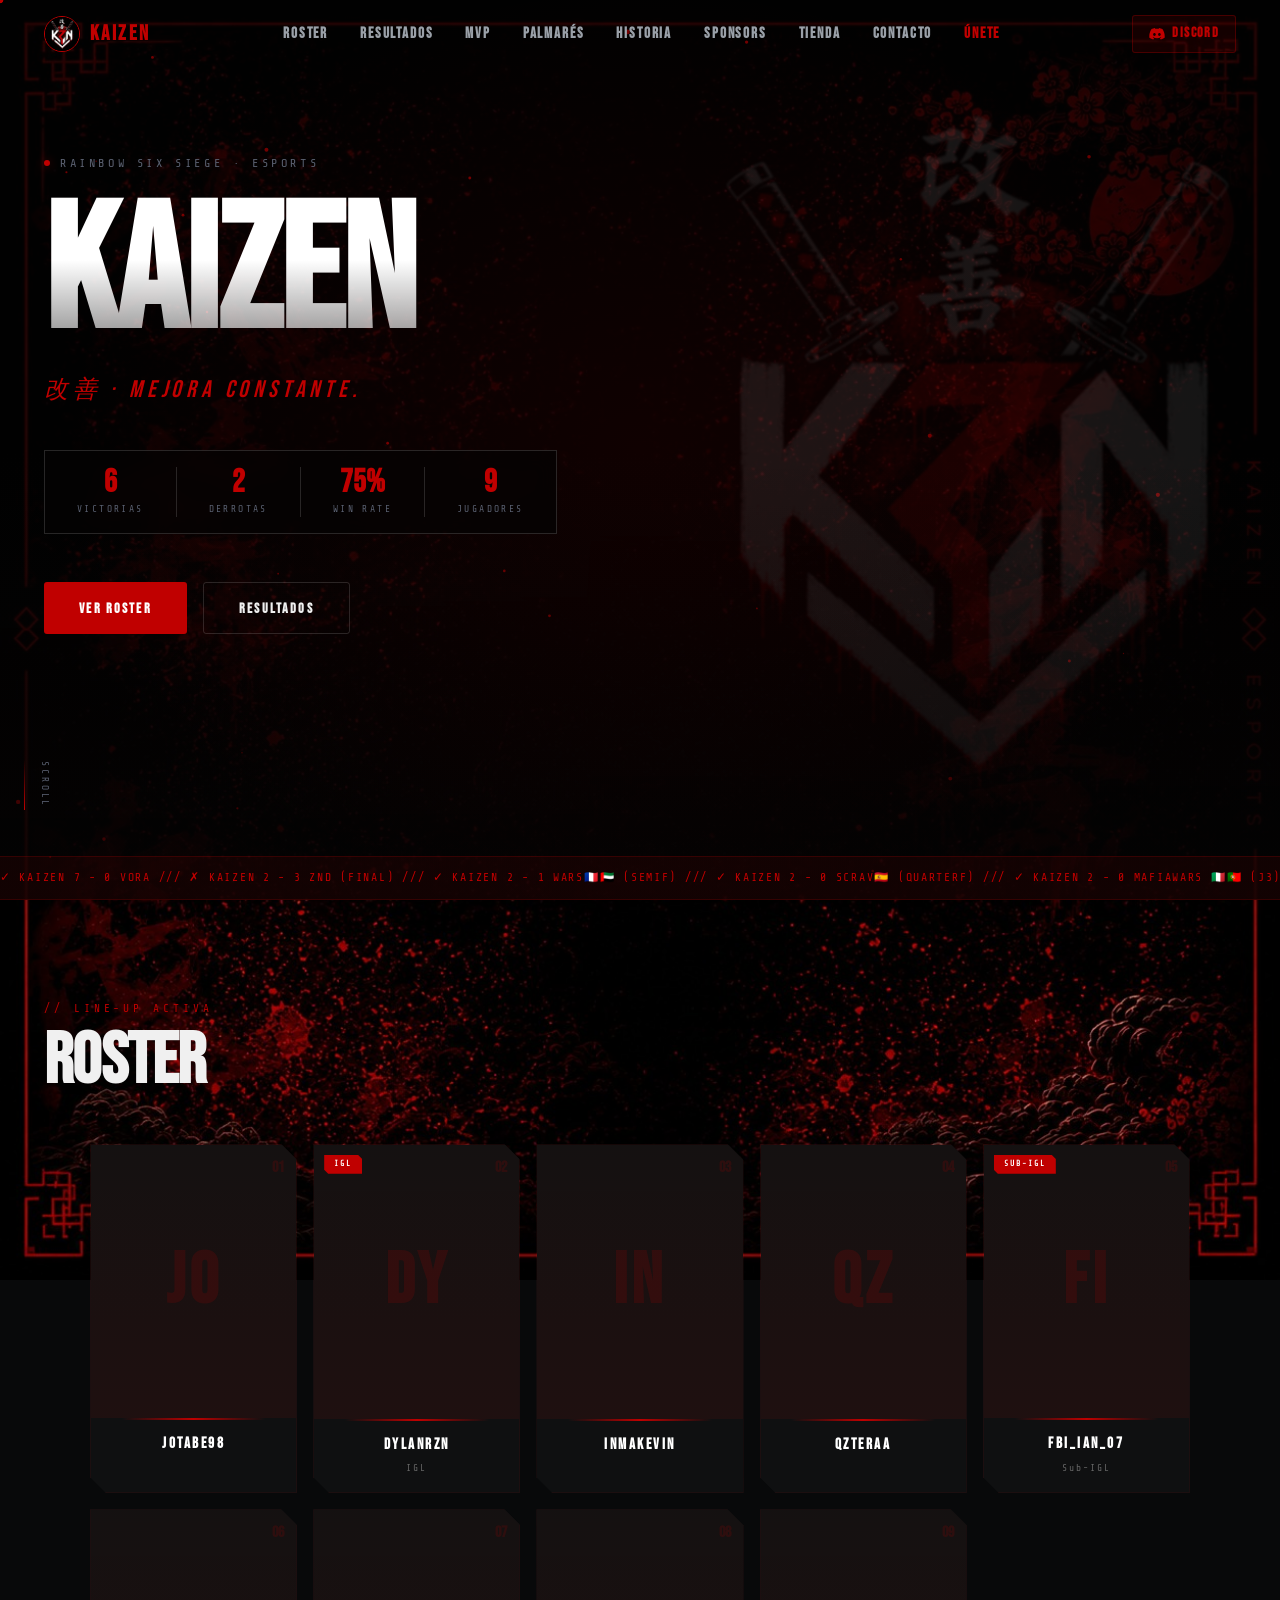
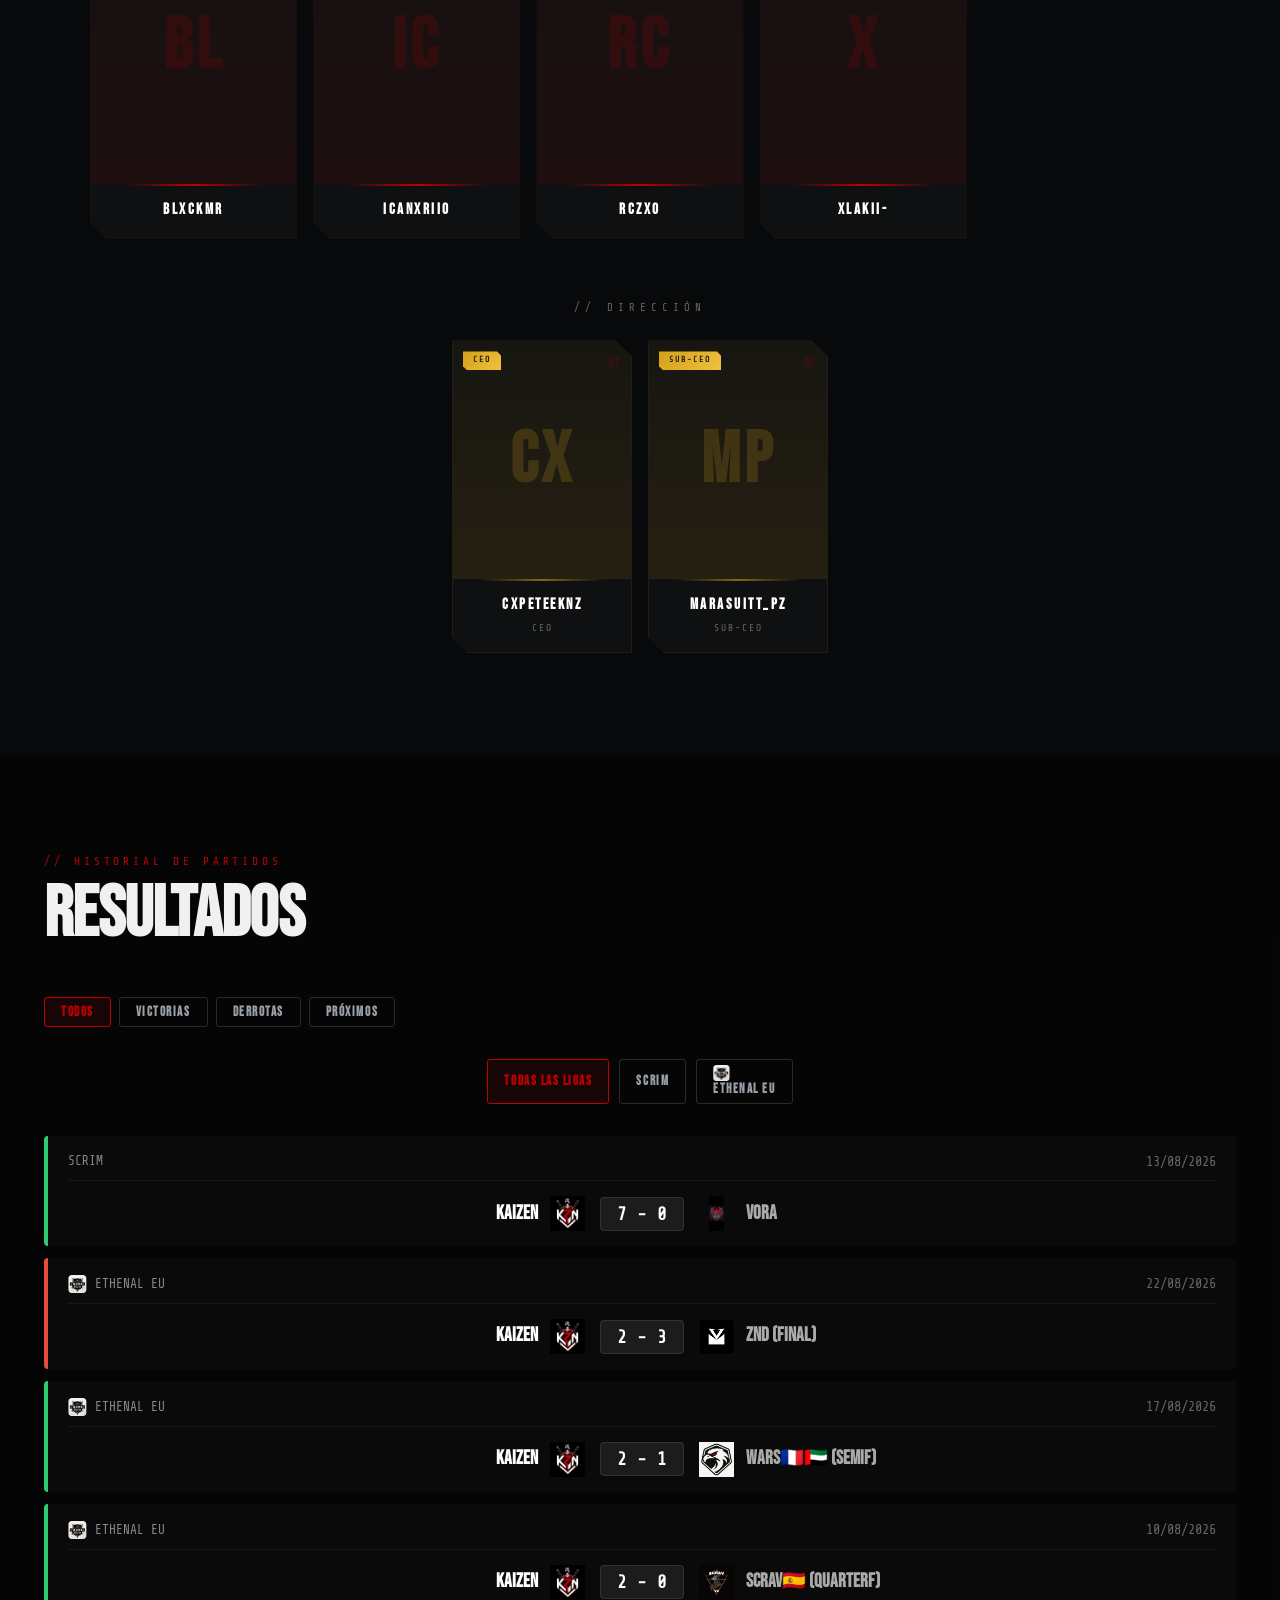
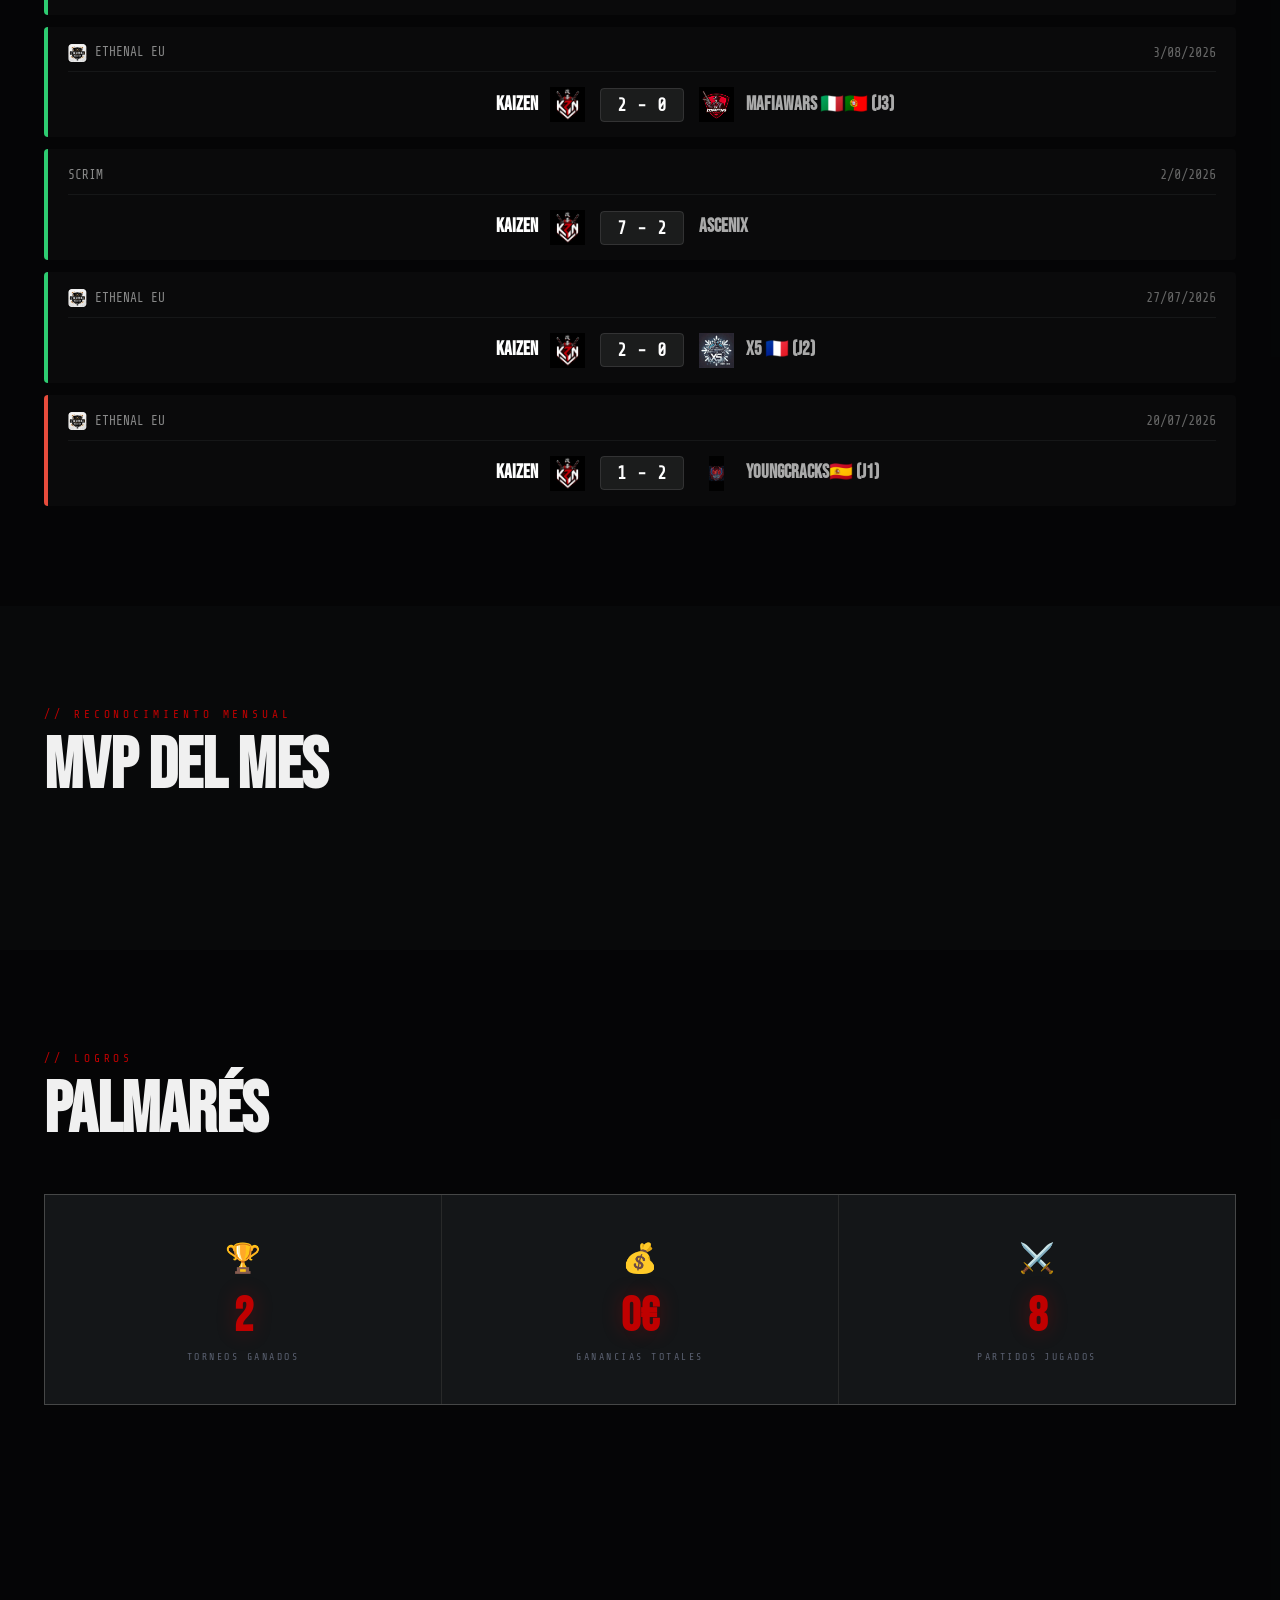
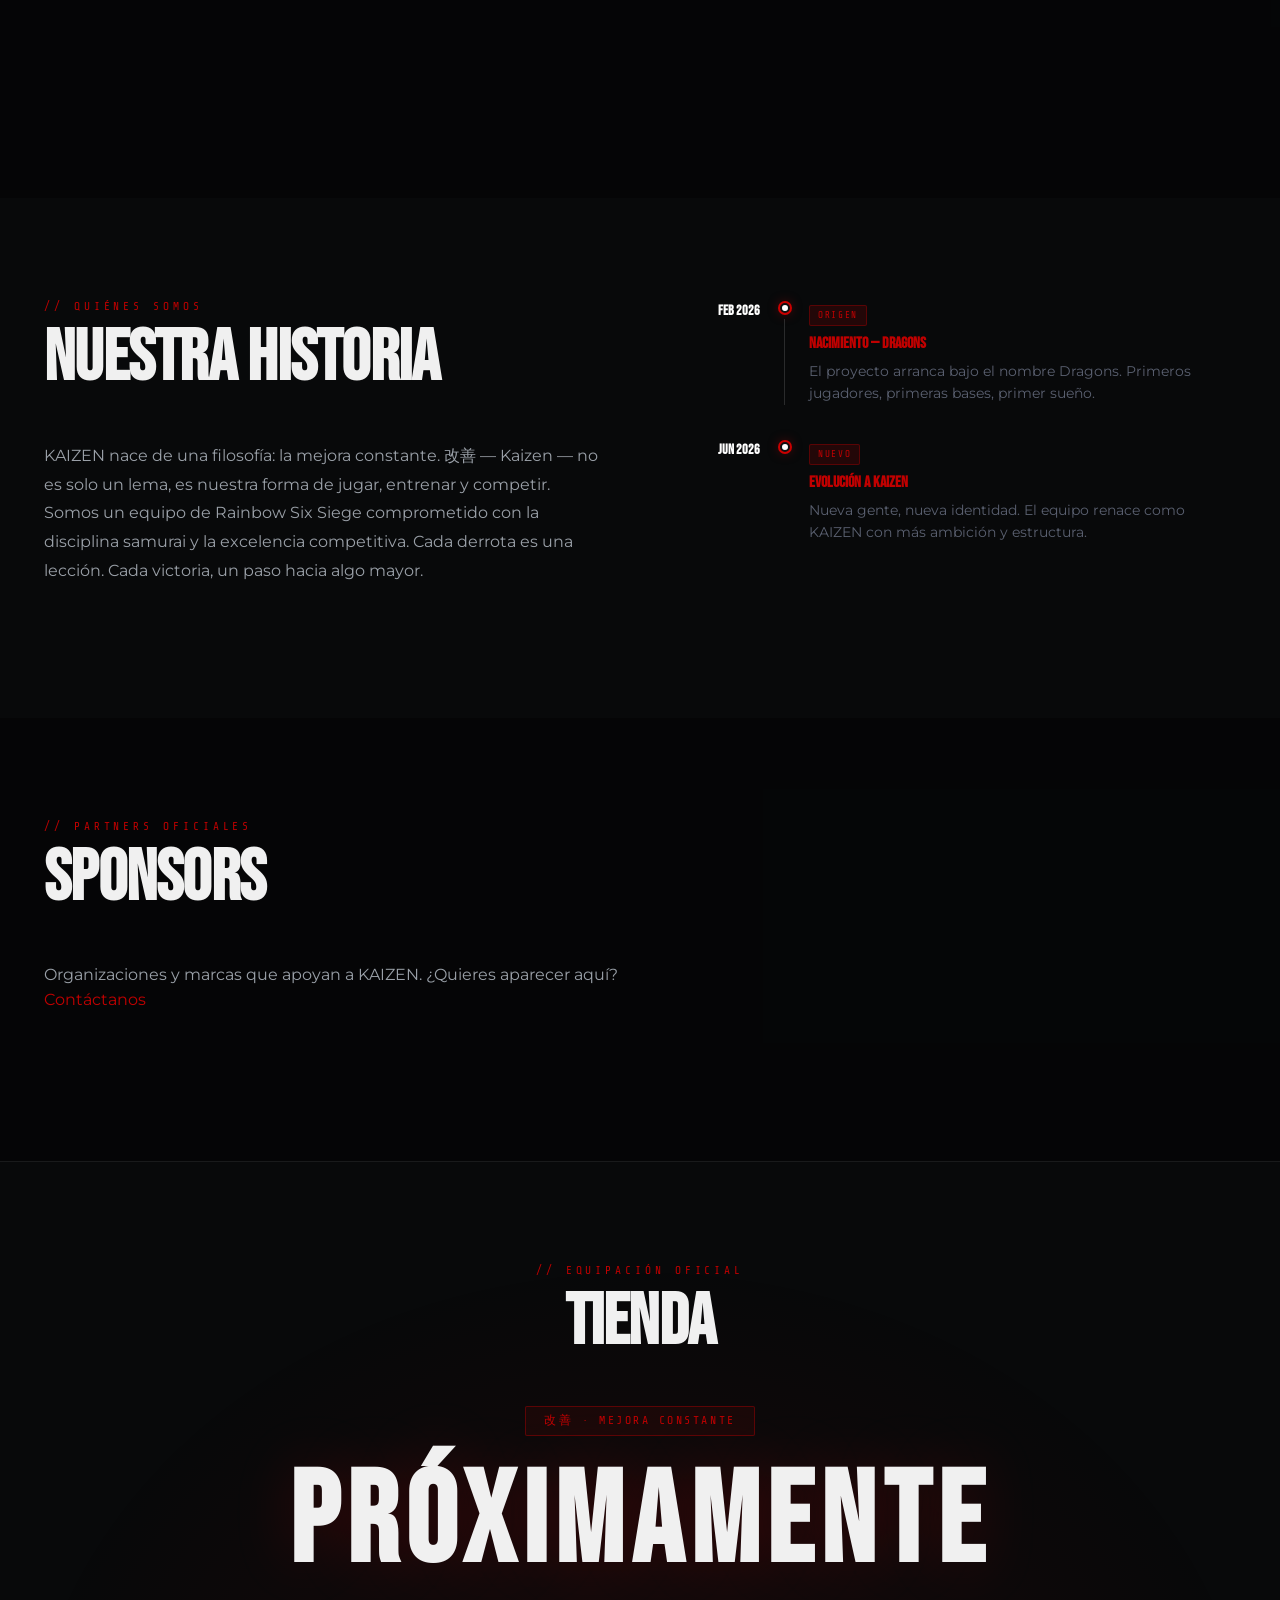
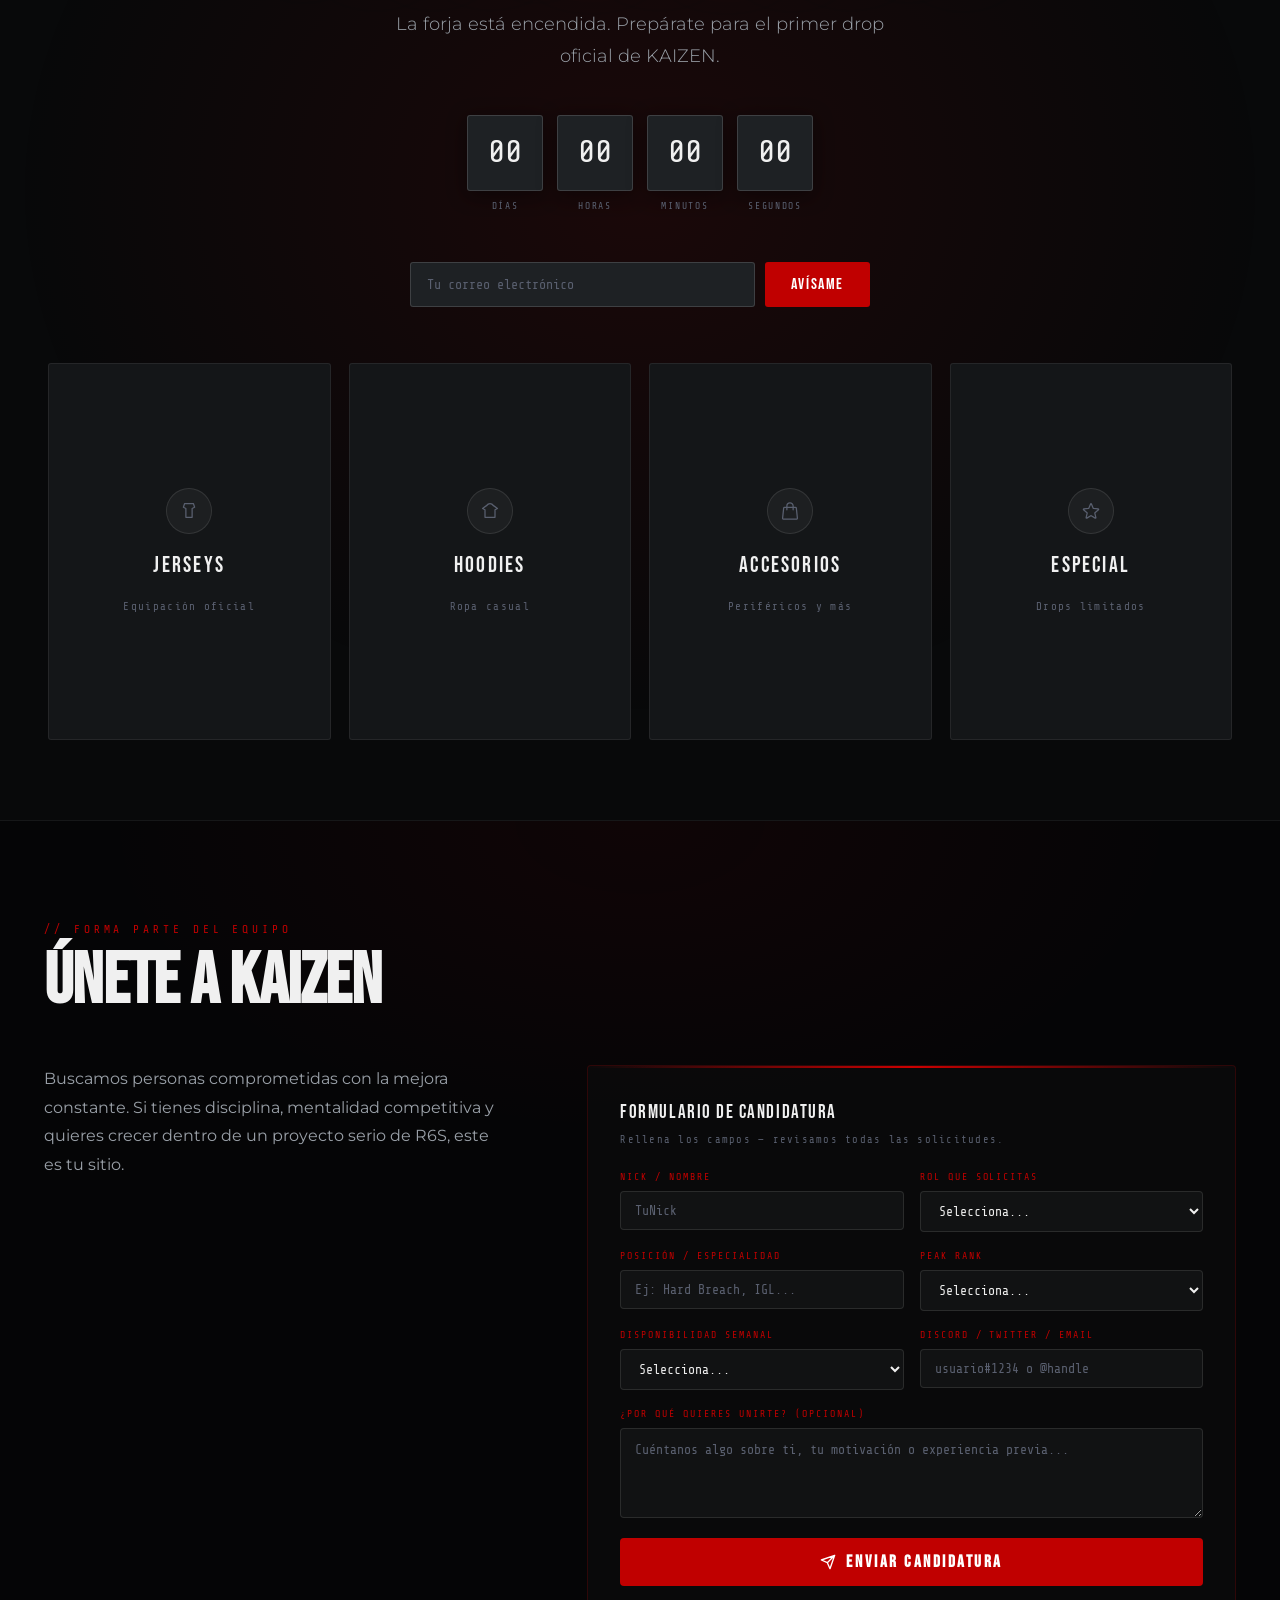
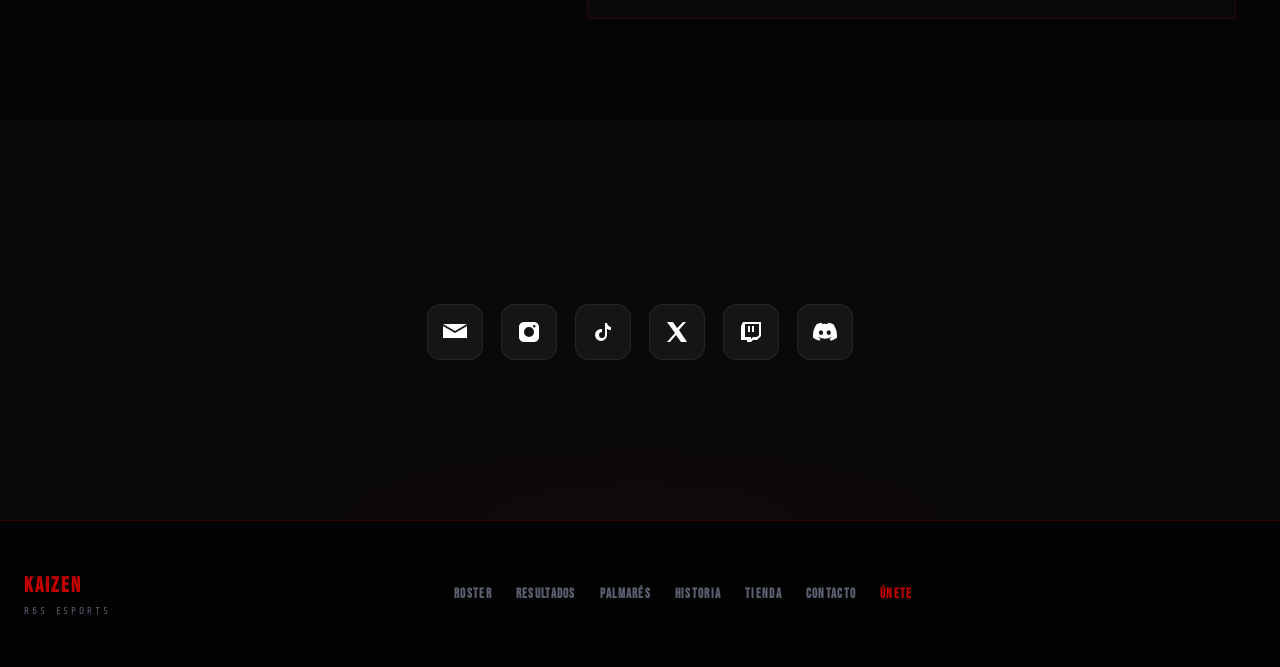
==== commit 6f053b4a: "Change countdown target date to October 28, 2026 Updated the target date for the countdown timer." ====
--- a/index.html
+++ b/index.html
@@ -657,7 +657,7 @@
 <script>
 // ── Countdown Tienda ──────────────────────────────
 // Cambia esta fecha cuando quieras ajustar el contador:
-var TIENDA_TARGET = new Date('2026-09-27T00:00:00').getTime();
+var TIENDA_TARGET = new Date('2026-10-28T23:59:59+02:00').getTime();
 function updateTiendaCountdown() {
   var distance = TIENDA_TARGET - Date.now();
   if (distance < 0) distance = 0;
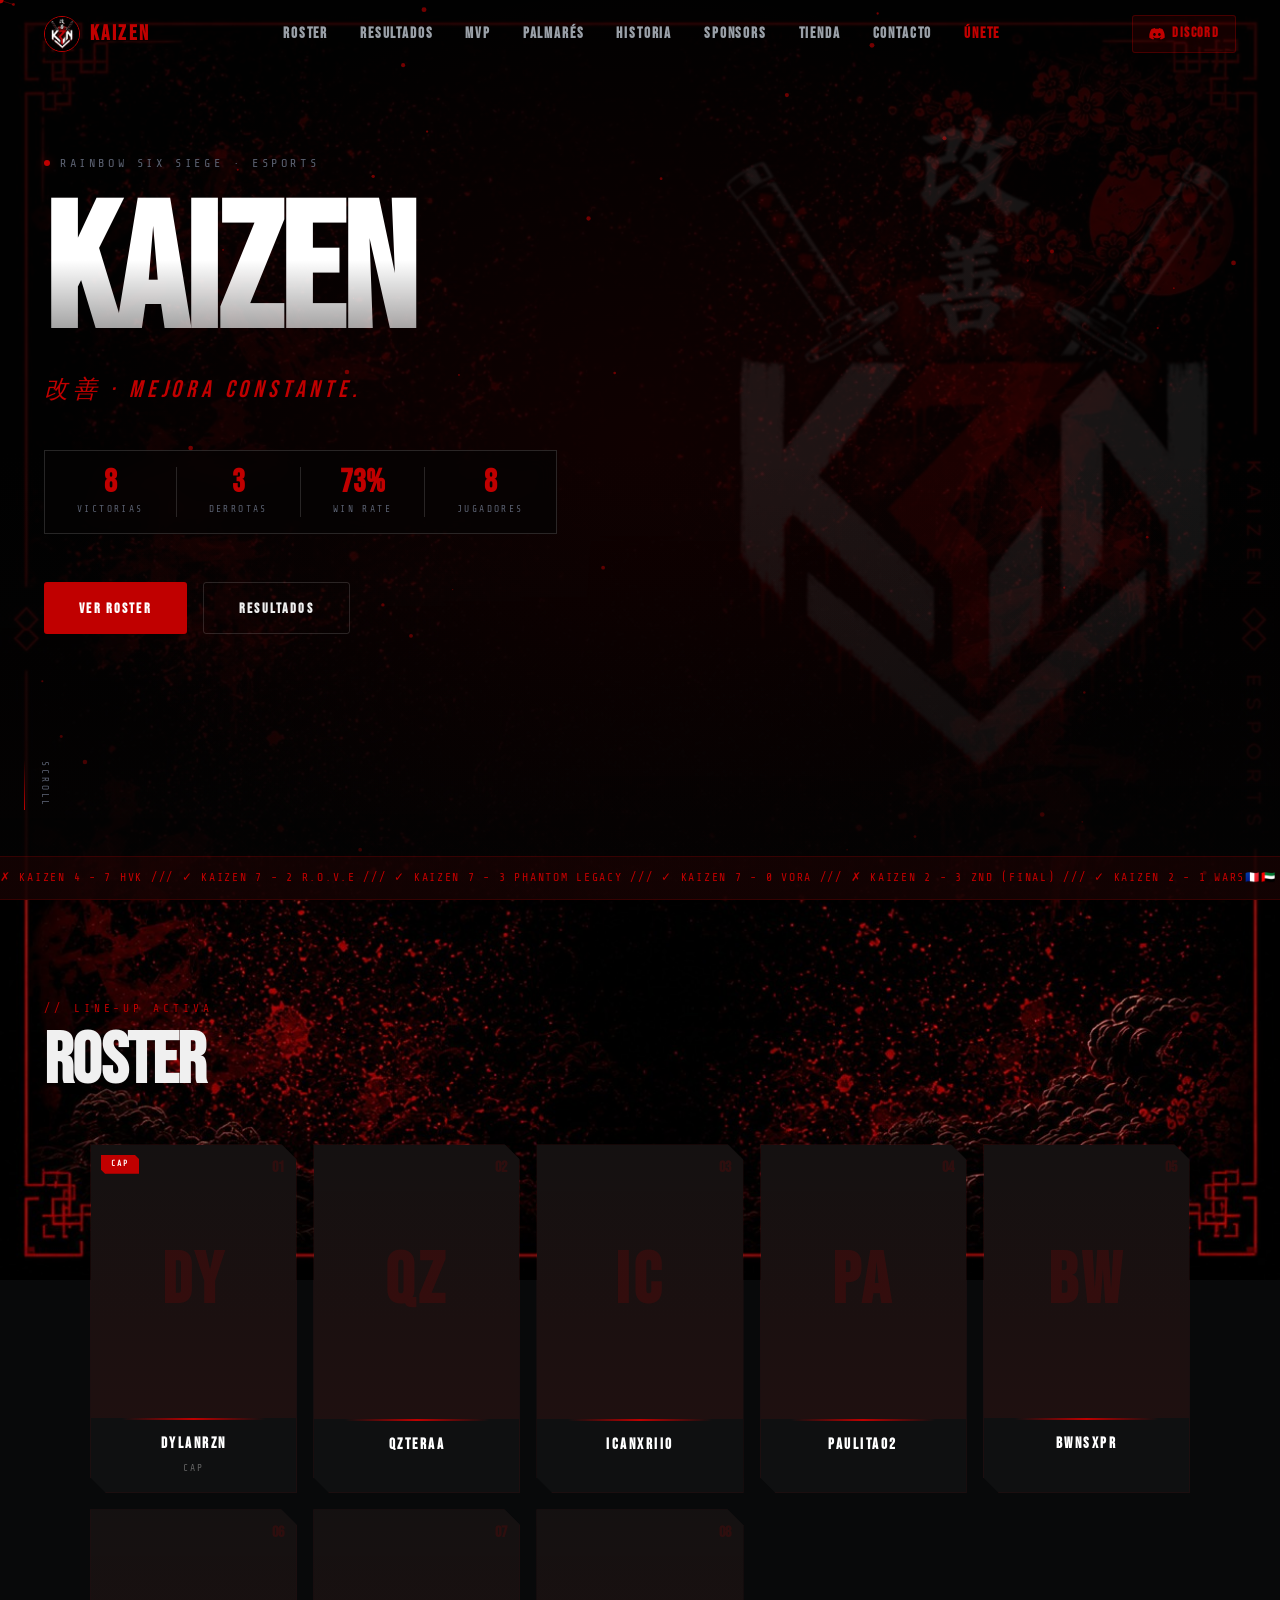
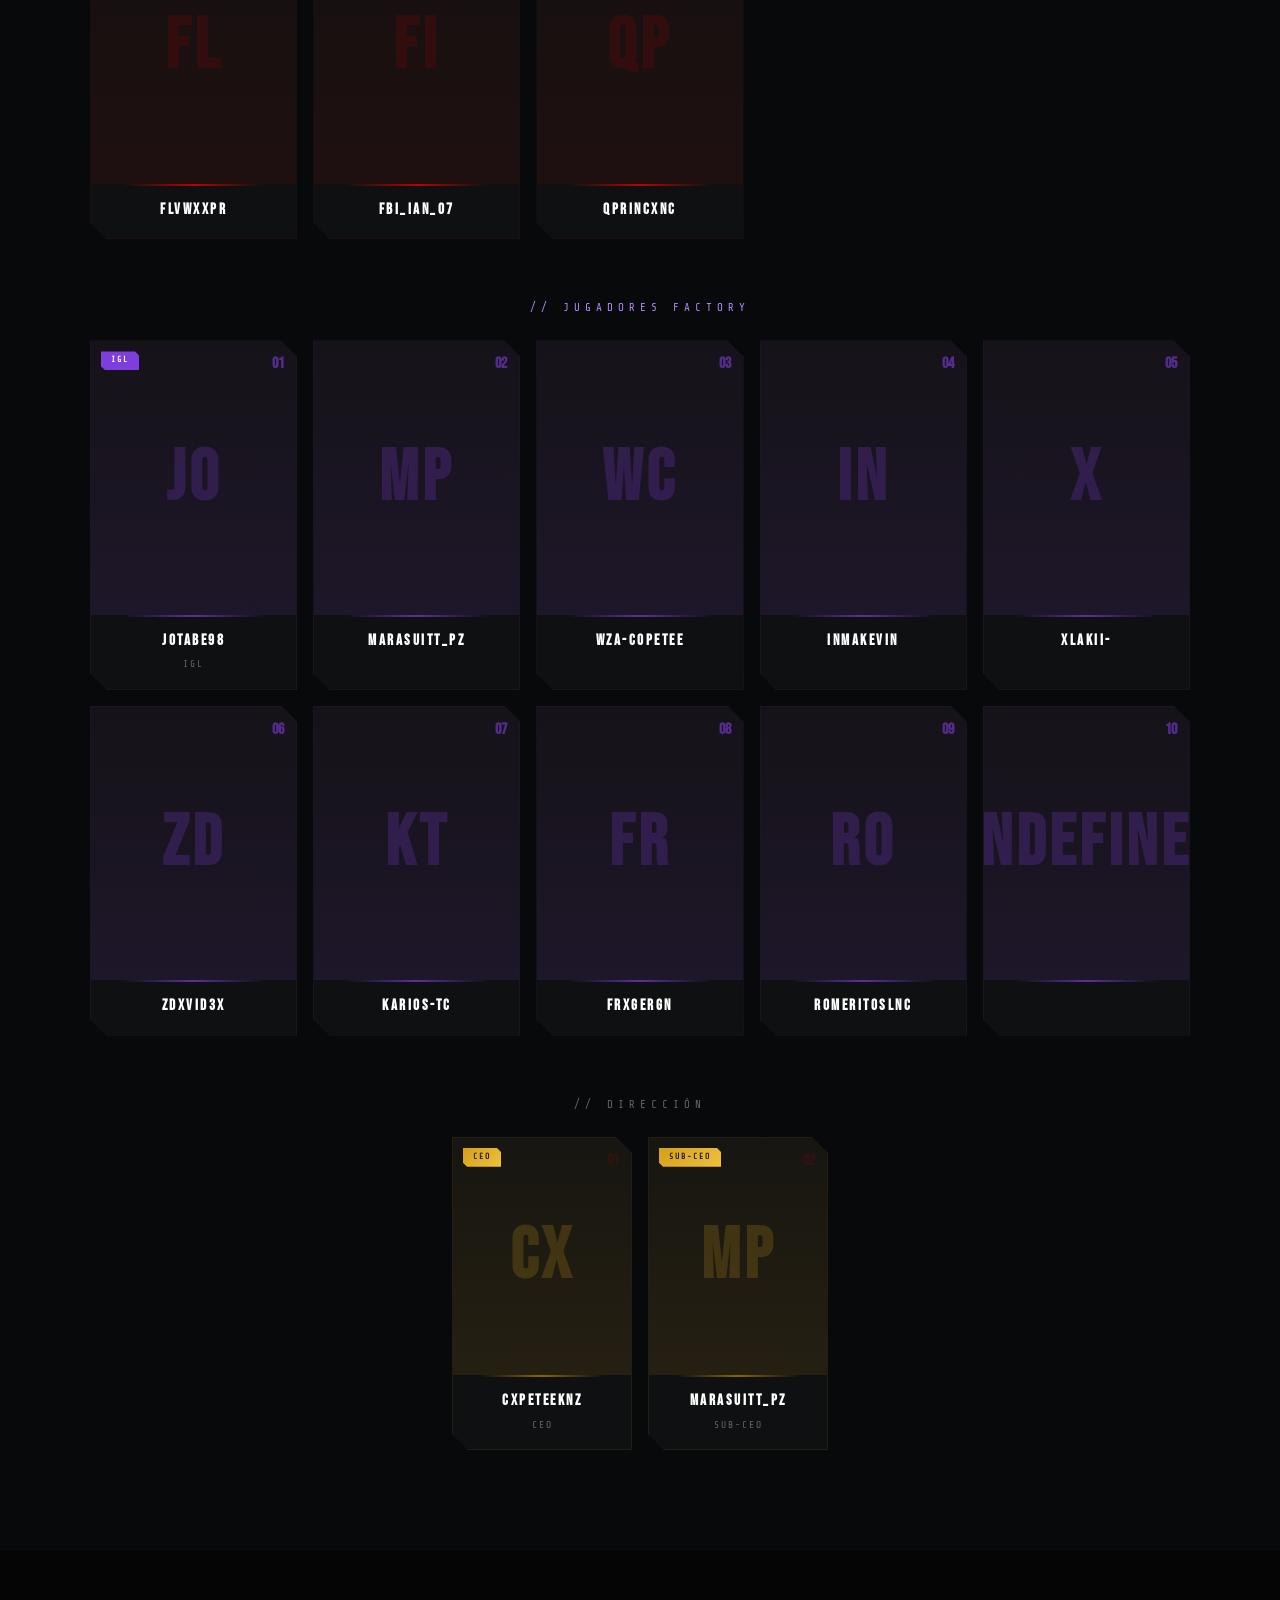
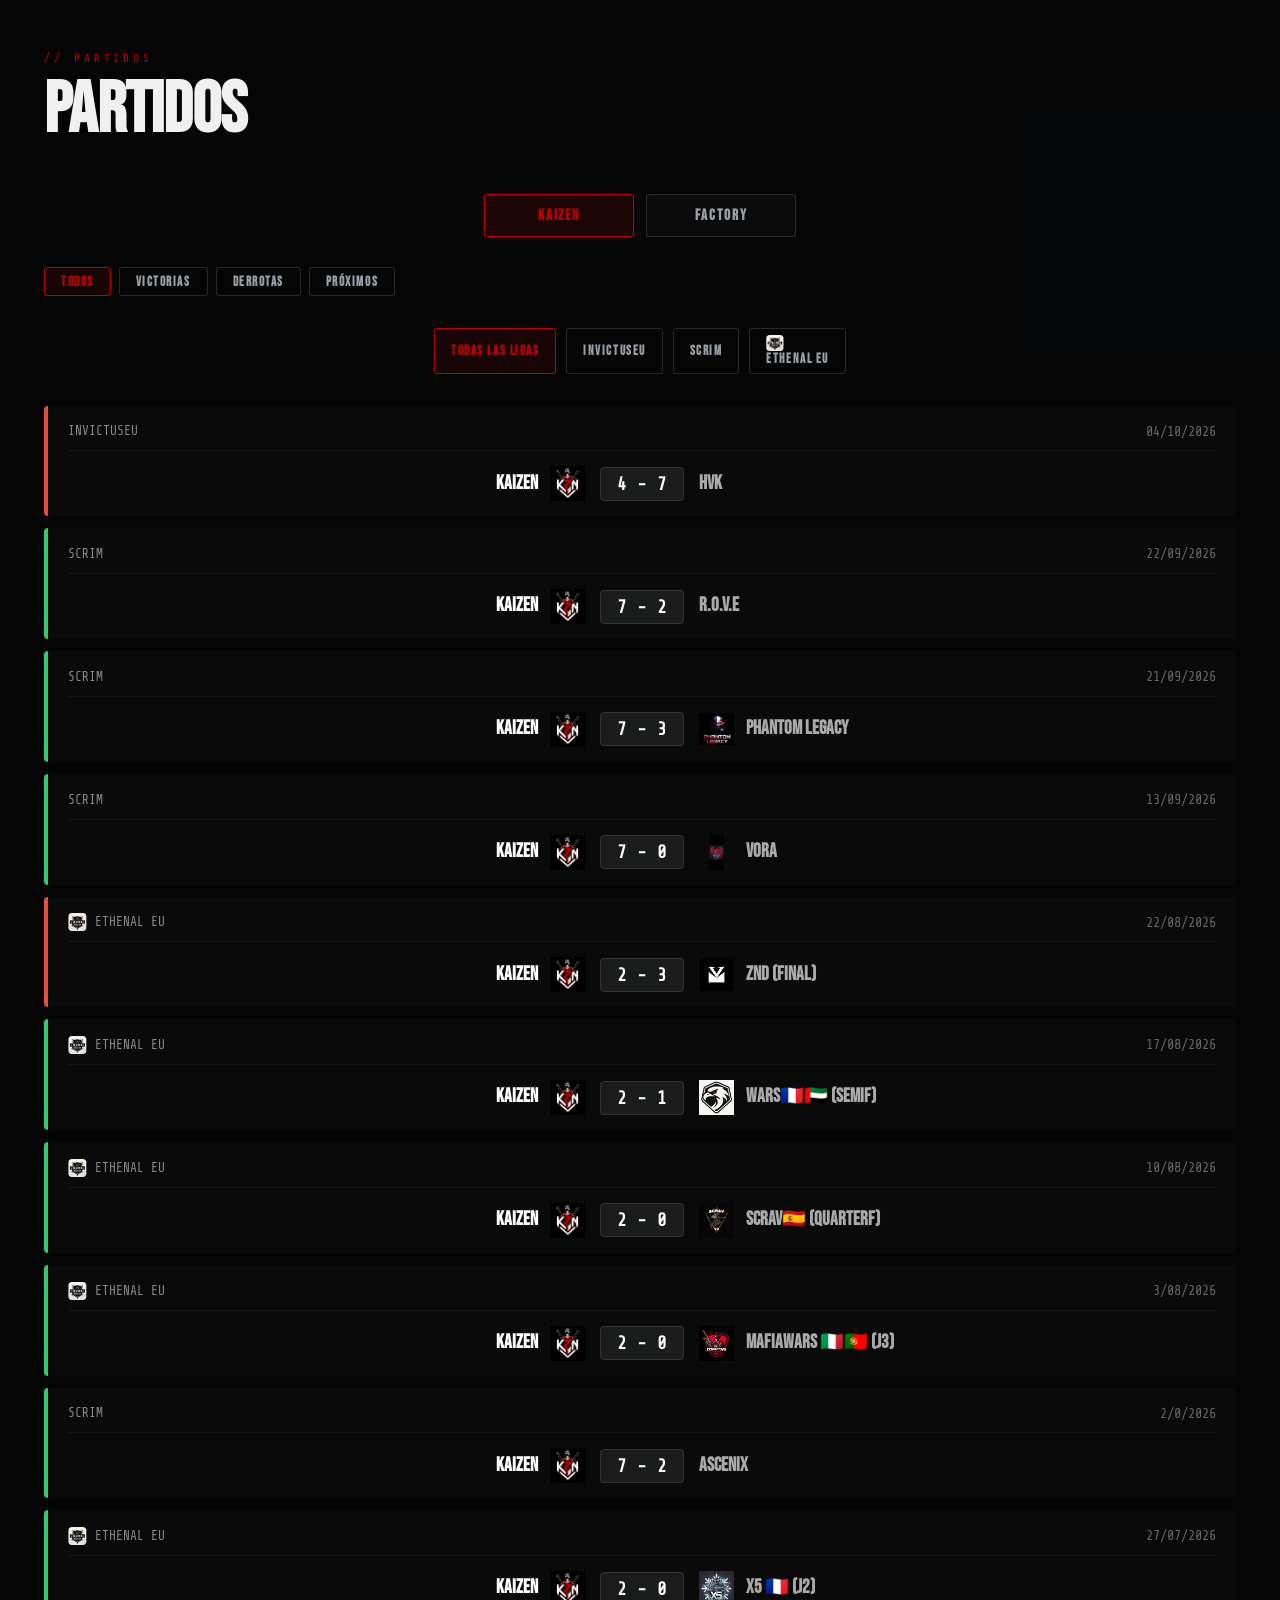
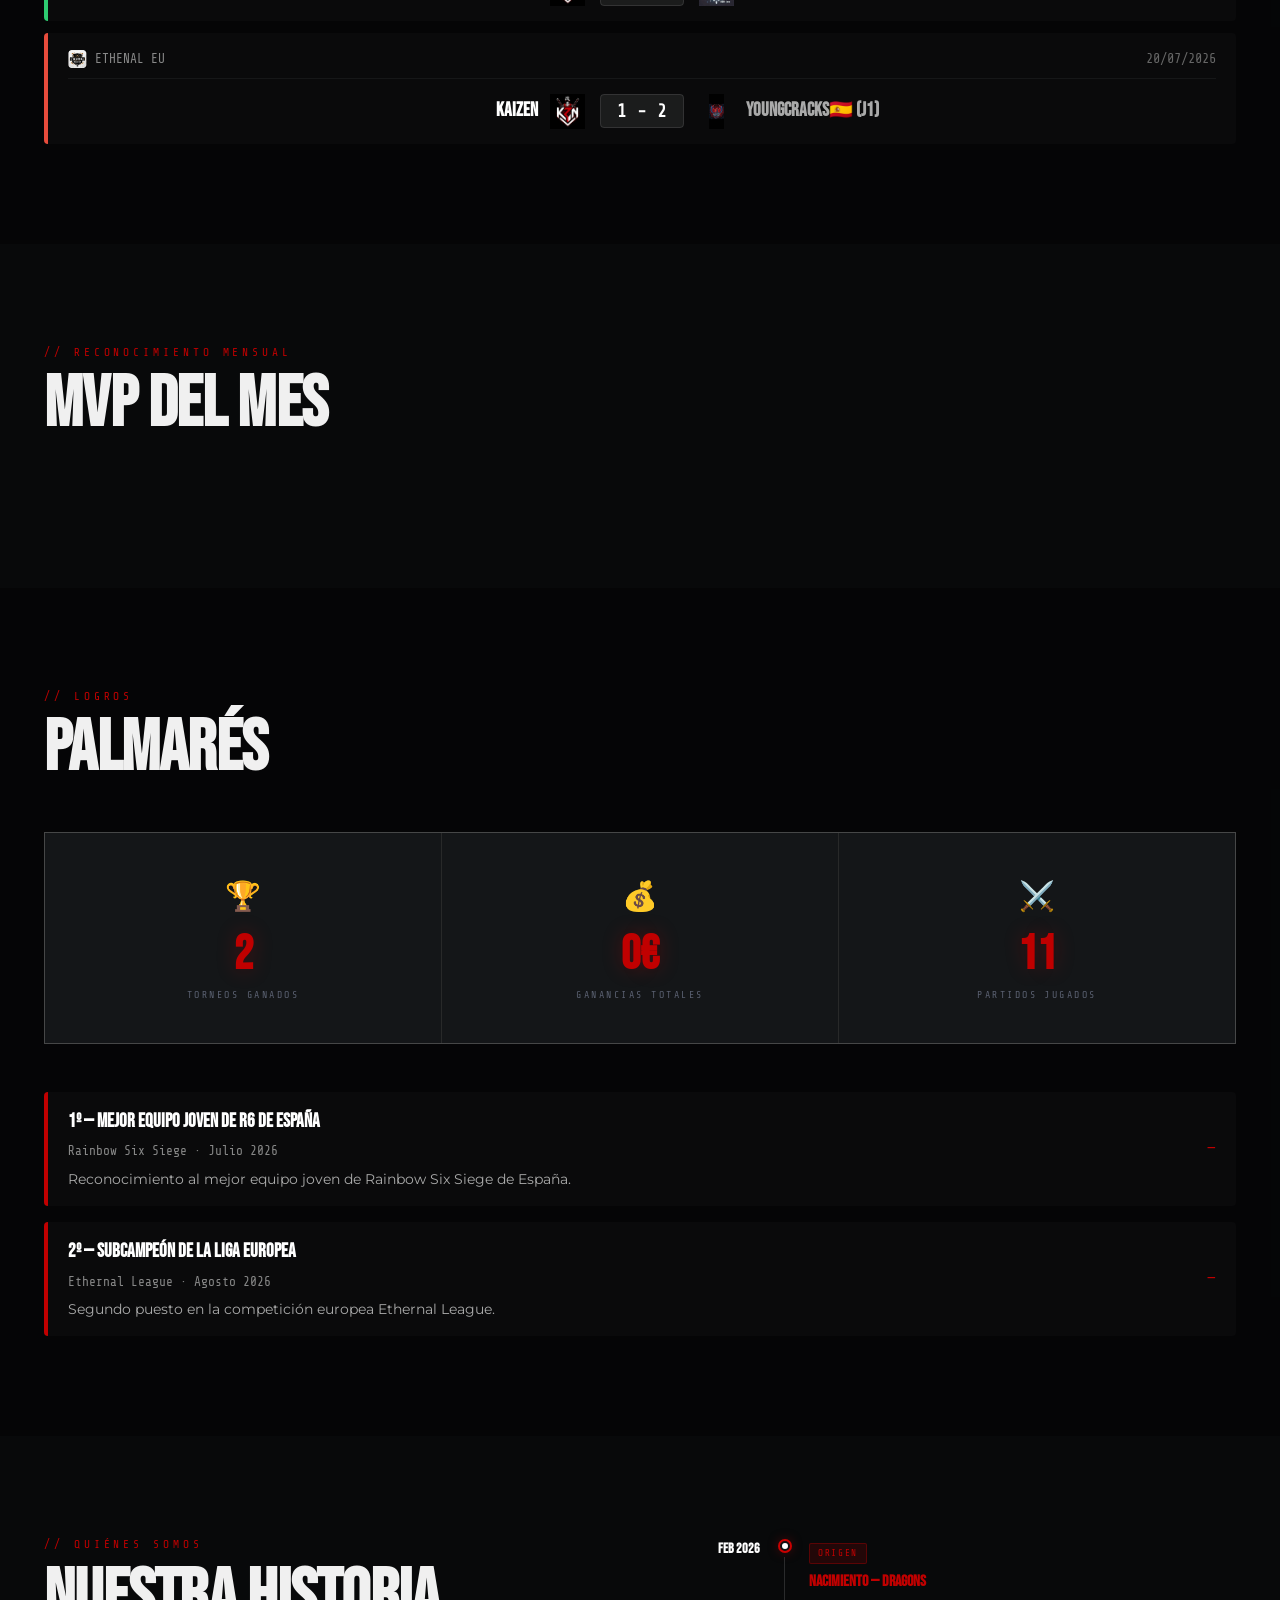
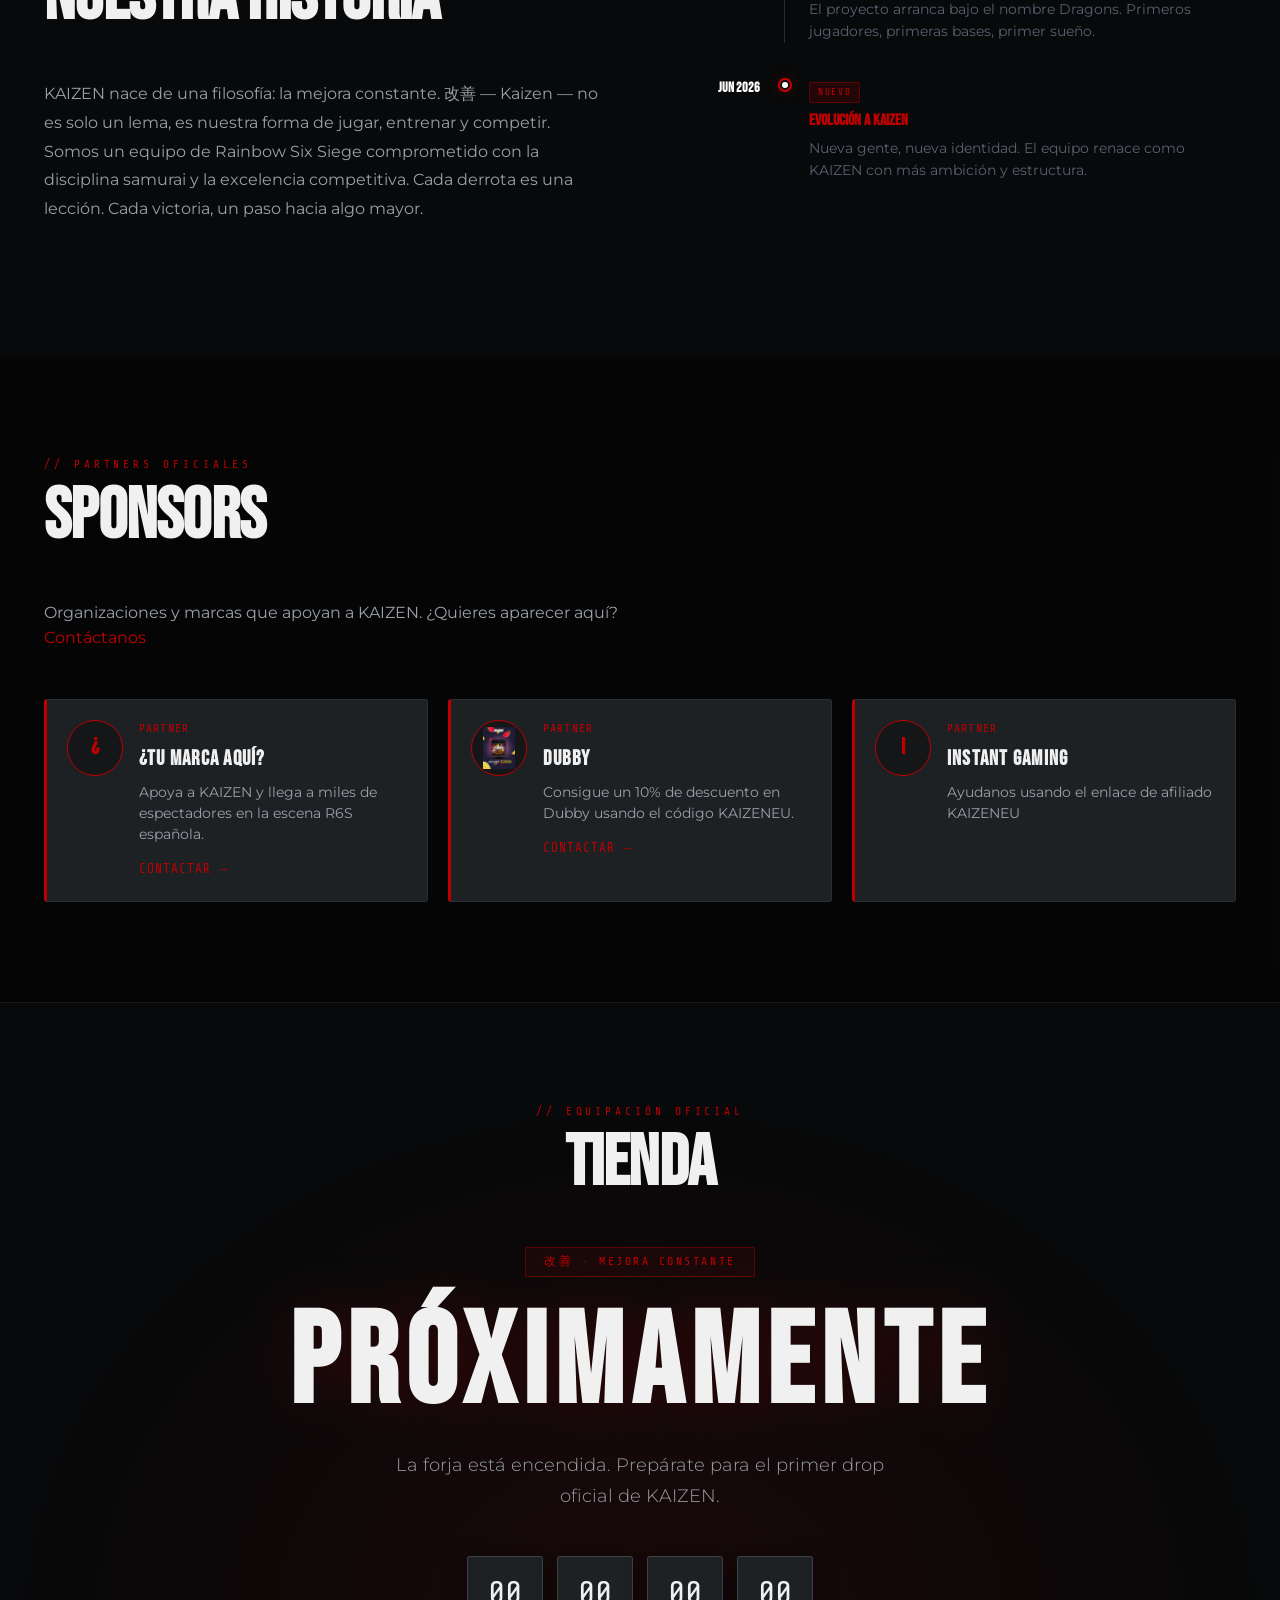
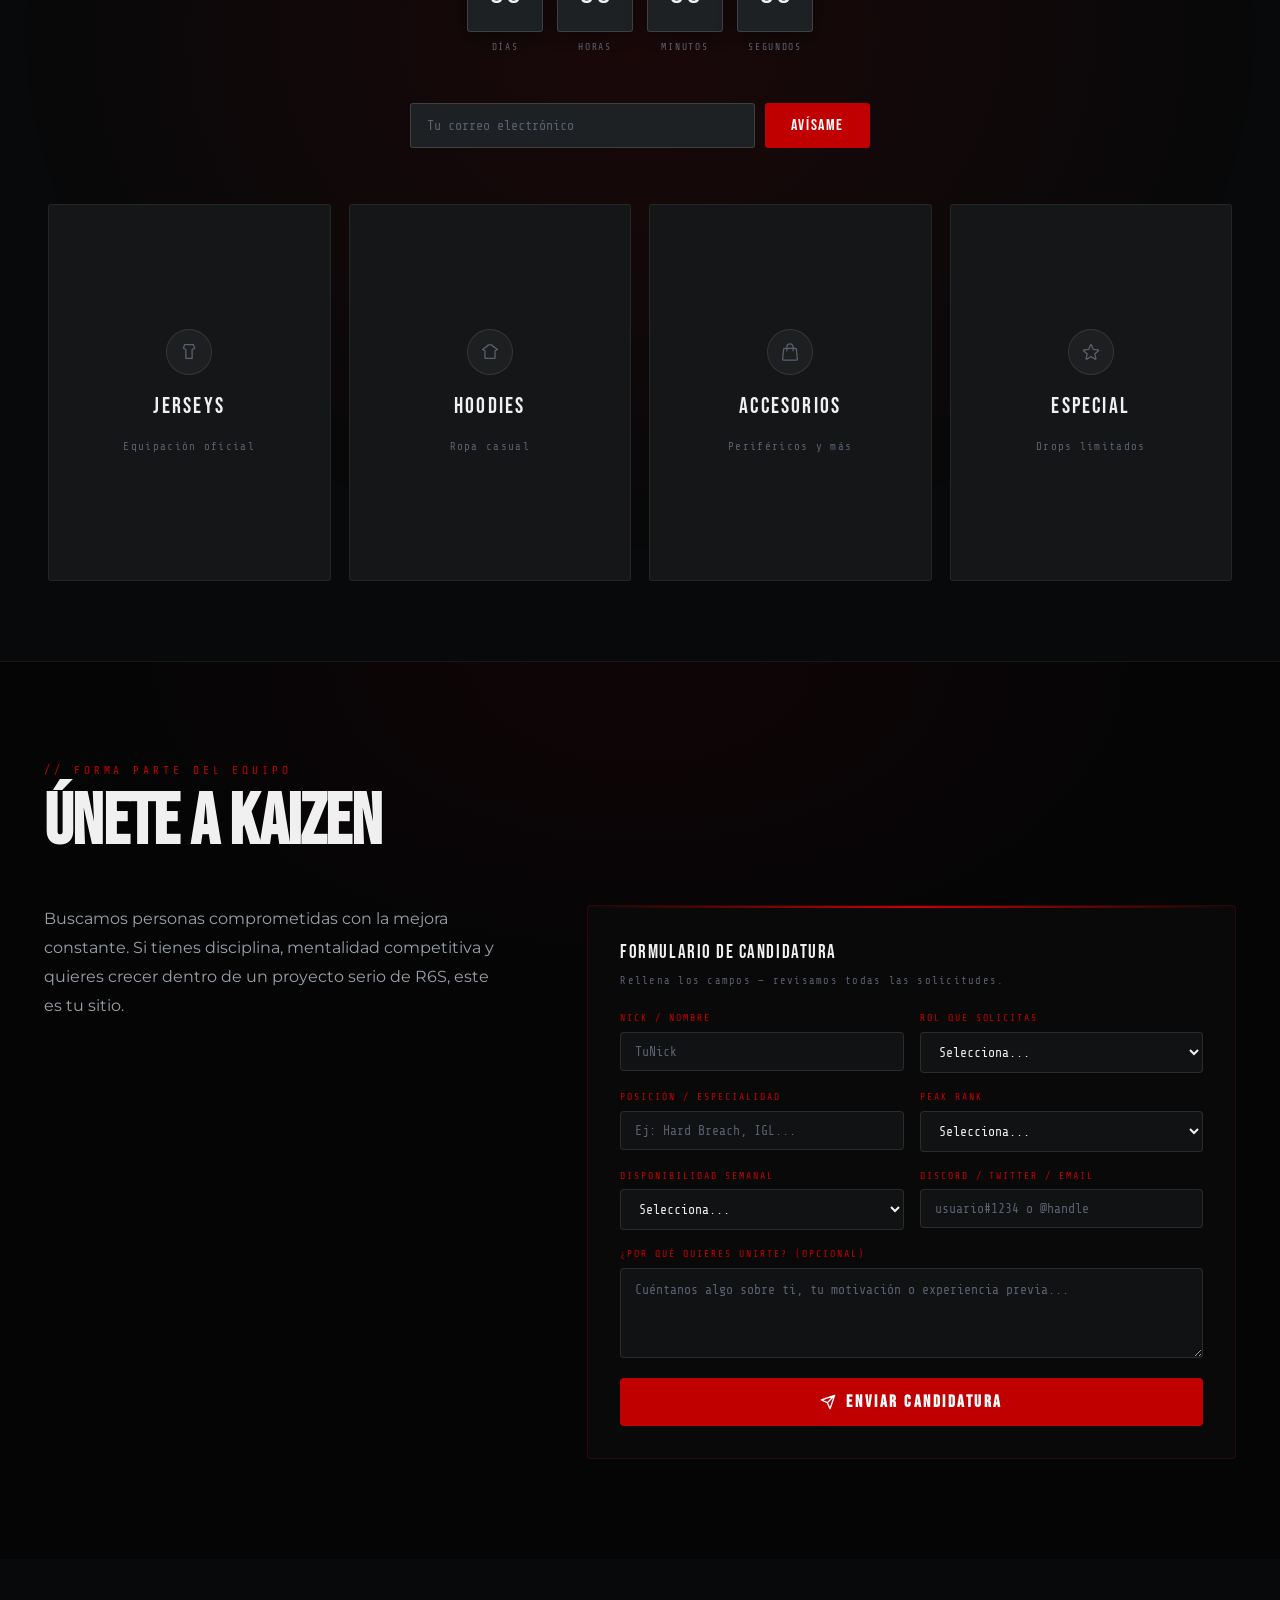
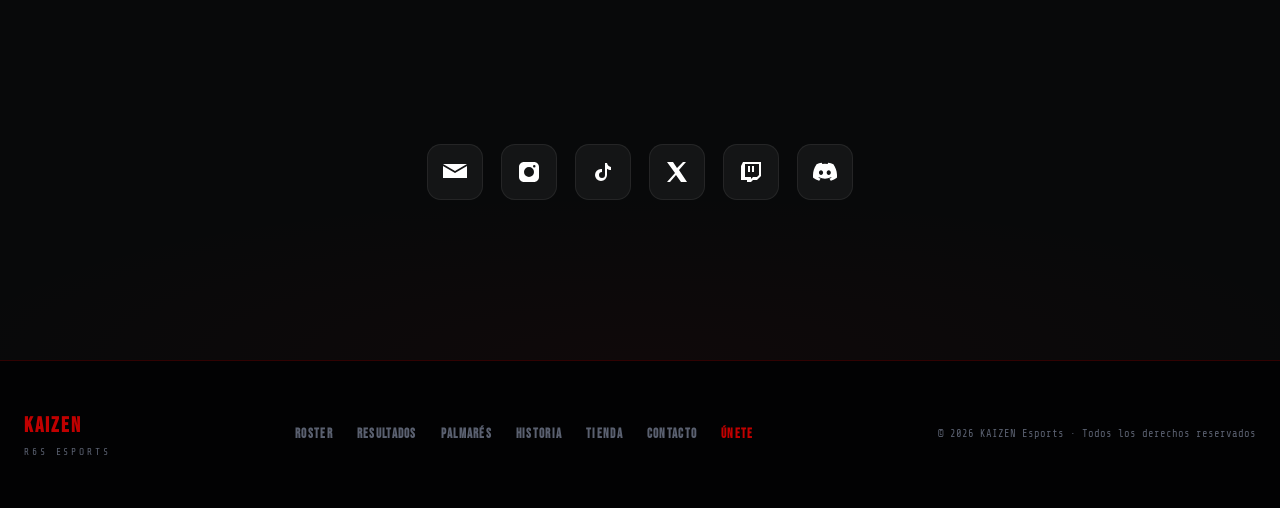
==== commit efa2efd9: "Add files via upload" ====
--- a/index.html
+++ b/index.html
@@ -337,8 +337,13 @@
 <!-- RESULTS -->
 <section id="results">
   <div class="container">
-    <div class="section-eyebrow">// HISTORIAL DE PARTIDOS</div>
-    <h2 class="section-heading">RESULTADOS</h2>
+    <div class="section-eyebrow">// PARTIDOS</div>
+    <h2 class="section-heading">PARTIDOS</h2>
+
+    <div class="match-team-switch" id="match-team-filters" role="group" aria-label="Equipo">
+      <button class="match-team-button active" type="button" data-team="kaizen" aria-pressed="true">KAIZEN</button>
+      <button class="match-team-button" type="button" data-team="factory" aria-pressed="false">FACTORY</button>
+    </div>
 
     <div class="results-filter-row" id="status-filters">
       <button class="res-filter active" data-status="all">Todos</button>
@@ -349,7 +354,7 @@
 
     <div class="results-filter-row league-filters" id="league-filters" style="margin-top: 12px; display: flex; justify-content: center; gap: 10px; flex-wrap: wrap;"></div>
 
-    <div id="matches-list" style="margin-top: 30px; display: flex; flex-direction: column; gap: 12px;"></div>
+    <div id="matches-list" style="margin-top: 30px; display: flex; flex-direction: column; gap: 12px;" aria-live="polite"></div>
   </div>
 </section>
 
--- a/styles.css
+++ b/styles.css
@@ -496,6 +496,27 @@
   gap: 16px; flex-wrap: wrap; max-width: 700px; margin: 0 auto;
 }
 .mw-sub-grid .mw-player-card { width: 180px; flex-shrink: 0; }
+.factory-subsection .mw-sub-grid {
+  display: grid;
+  grid-template-columns: repeat(5, minmax(0, 1fr));
+  max-width: 1100px;
+}
+.factory-subsection .mw-sub-grid .mw-player-card {
+  width: 100%;
+  min-width: 0;
+}
+@media (max-width: 900px) {
+  .factory-subsection .mw-sub-grid { grid-template-columns: repeat(3, minmax(0, 1fr)); }
+}
+@media (max-width: 600px) {
+  .factory-subsection .mw-sub-grid { grid-template-columns: repeat(2, minmax(0, 1fr)); }
+}
+.mw-factory-empty {
+  color: #777; font-family: var(--font-mono); font-size: 0.72rem;
+  letter-spacing: 1px; margin: 0;
+}
+.factory-subsection .mw-subsection-title,
+.factory-subsection .mw-factory-empty { color: #b58aff; }
 
 /* Tarjeta jugador */
 .mw-player-card {
@@ -640,7 +661,55 @@
 .streamer-card .mw-social-popup { border-top-color: rgba(145,70,255,0.8); }
 .streamer-card .mw-social-popup a:hover { background: rgba(145,70,255,0.9); border-color: rgba(145,70,255,0.9); }
 
+/* Jugadores Factory (morado) — aislado para no alterar los colores existentes */
+.factory-card { border-color: rgba(145,70,255,0.1); }
+.factory-card:hover { border-color: rgba(145,70,255,0.45); box-shadow: 0 25px 50px rgba(145,70,255,0.08); }
+.factory-card .mw-avatar-bg { background: linear-gradient(180deg, rgba(145,70,255,0.03) 0%, rgba(145,70,255,0.1) 100%); }
+.factory-card .mw-initial { color: rgba(145,70,255,0.2); }
+.factory-card:hover .mw-initial { color: rgba(145,70,255,0.45); text-shadow: 0 0 40px rgba(145,70,255,0.3); }
+.factory-card .mw-glow { background: radial-gradient(ellipse at bottom, rgba(145,70,255,0.12) 0%, transparent 70%); }
+.factory-card .mw-num { color: rgba(145,70,255,0.5); }
+.factory-card .mw-badge { background: rgba(145,70,255,0.85); color: #fff; }
+.factory-card .mw-info::before { background: linear-gradient(90deg, transparent, rgba(145,70,255,0.6), transparent); }
+.factory-card .mw-social-popup { border-top-color: rgba(145,70,255,0.8); }
+.factory-card .mw-social-popup a { border-color: rgba(145,70,255,0.25); }
+.factory-card .mw-social-popup a:hover { background: rgba(145,70,255,0.9); border-color: rgba(145,70,255,0.9); }
+
 /* ===================== RESULTS ===================== */
+.match-team-switch {
+  display: flex;
+  justify-content: center;
+  gap: 0.75rem;
+  margin: 28px 0 30px;
+}
+.match-team-button {
+  min-width: 150px;
+  padding: 0.7rem 1.5rem;
+  border: 1px solid var(--border2);
+  border-radius: var(--rad);
+  background: rgba(255,255,255,0.025);
+  color: var(--text2);
+  font-family: var(--font-title);
+  font-size: 0.95rem;
+  font-weight: 700;
+  letter-spacing: 0.12em;
+  cursor: pointer;
+  transition: all var(--tr);
+}
+.match-team-button:hover { border-color: var(--accent); color: var(--accent); }
+.match-team-button.active {
+  border-color: var(--accent);
+  background: rgba(192,0,0,0.12);
+  color: var(--accent);
+  box-shadow: 0 0 18px rgba(192,0,0,0.1);
+}
+.match-team-button[data-team="factory"]:hover { border-color: #9146ff; color: #b58aff; }
+.match-team-button[data-team="factory"].active {
+  border-color: #9146ff;
+  background: rgba(145,70,255,0.12);
+  color: #b58aff;
+  box-shadow: 0 0 18px rgba(145,70,255,0.12);
+}
 .results-filter-row {
   display: flex;
   gap: 0.5rem;
@@ -662,6 +731,9 @@
 }
 .res-filter:hover { border-color: var(--accent); color: var(--accent); }
 .res-filter.active { background: rgba(192,0,0,0.1); border-color: var(--accent); color: var(--accent); }
+@media (max-width: 480px) {
+  .match-team-button { min-width: 0; flex: 1; padding: 0.65rem 0.8rem; }
+}
 
 /* ===================== MVP ===================== */
 .mvp-grid { display: flex; flex-wrap: wrap; gap: 2rem; justify-content: center; }
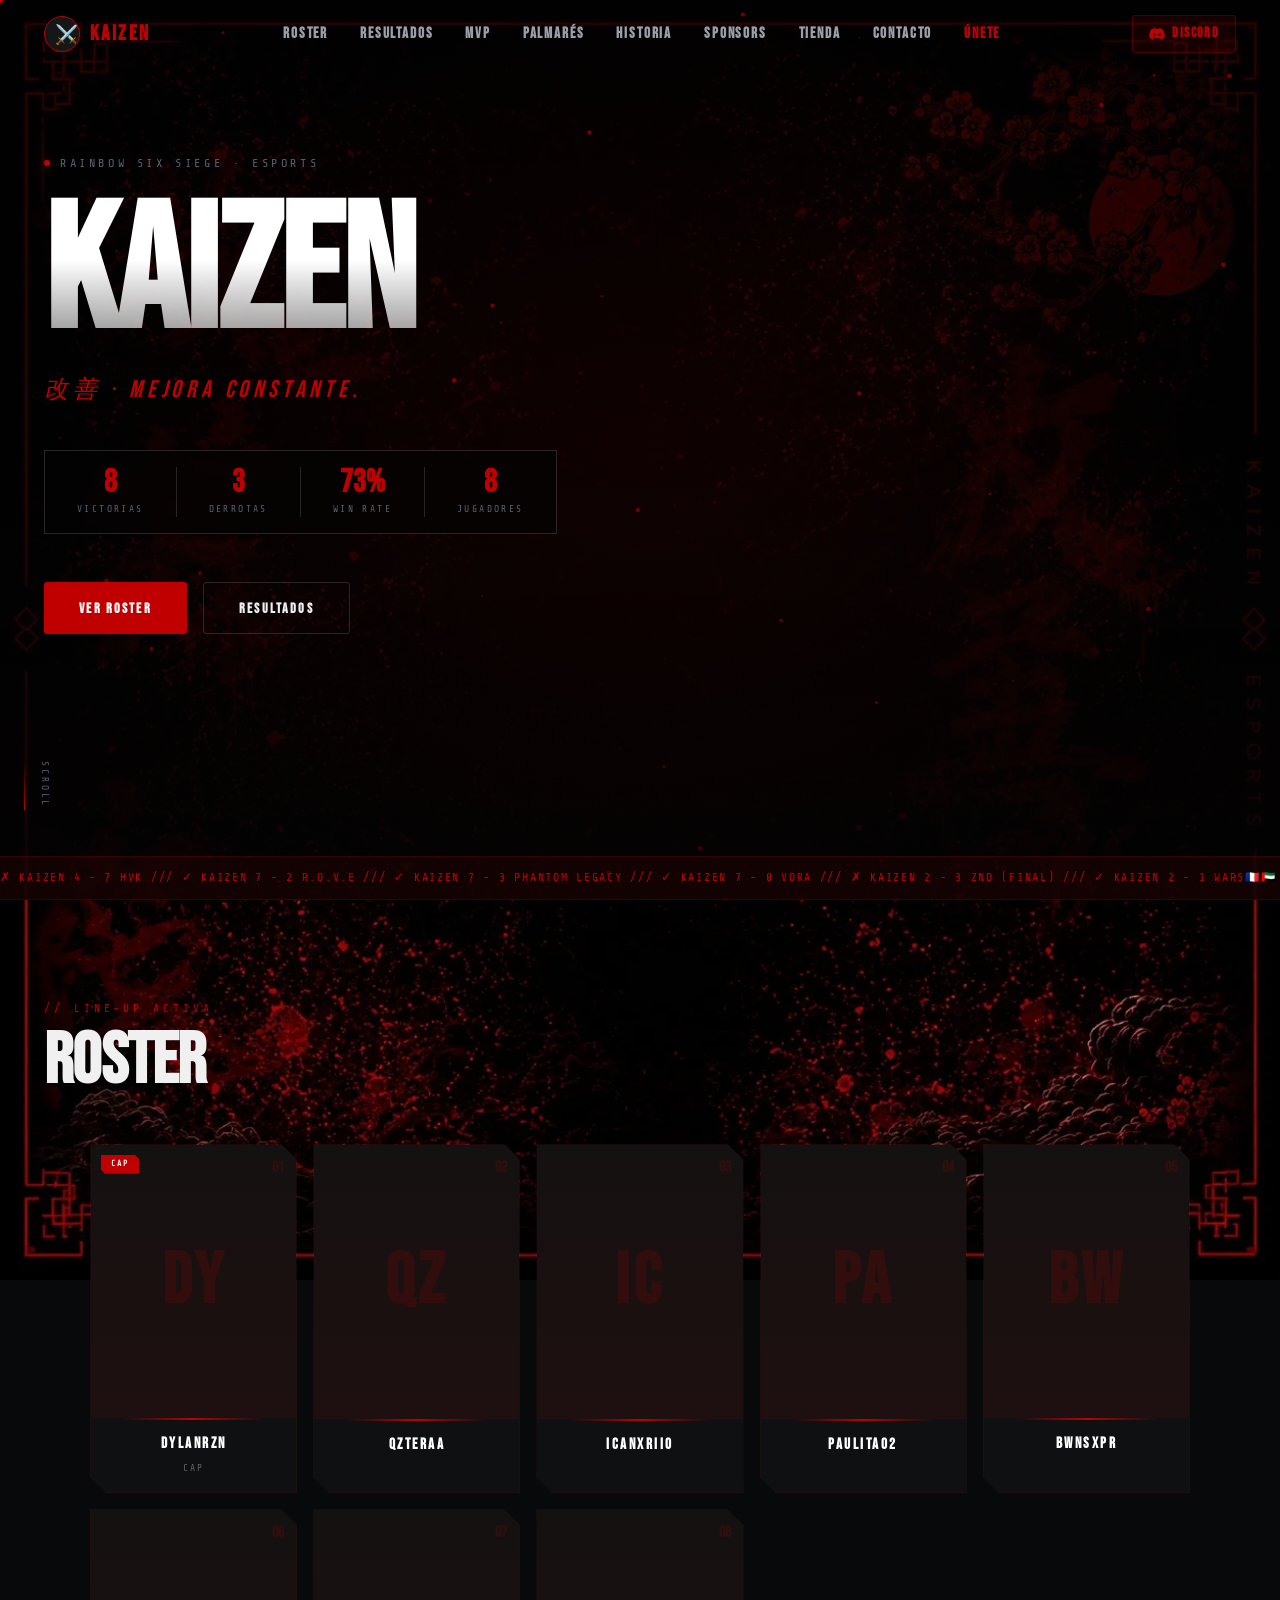
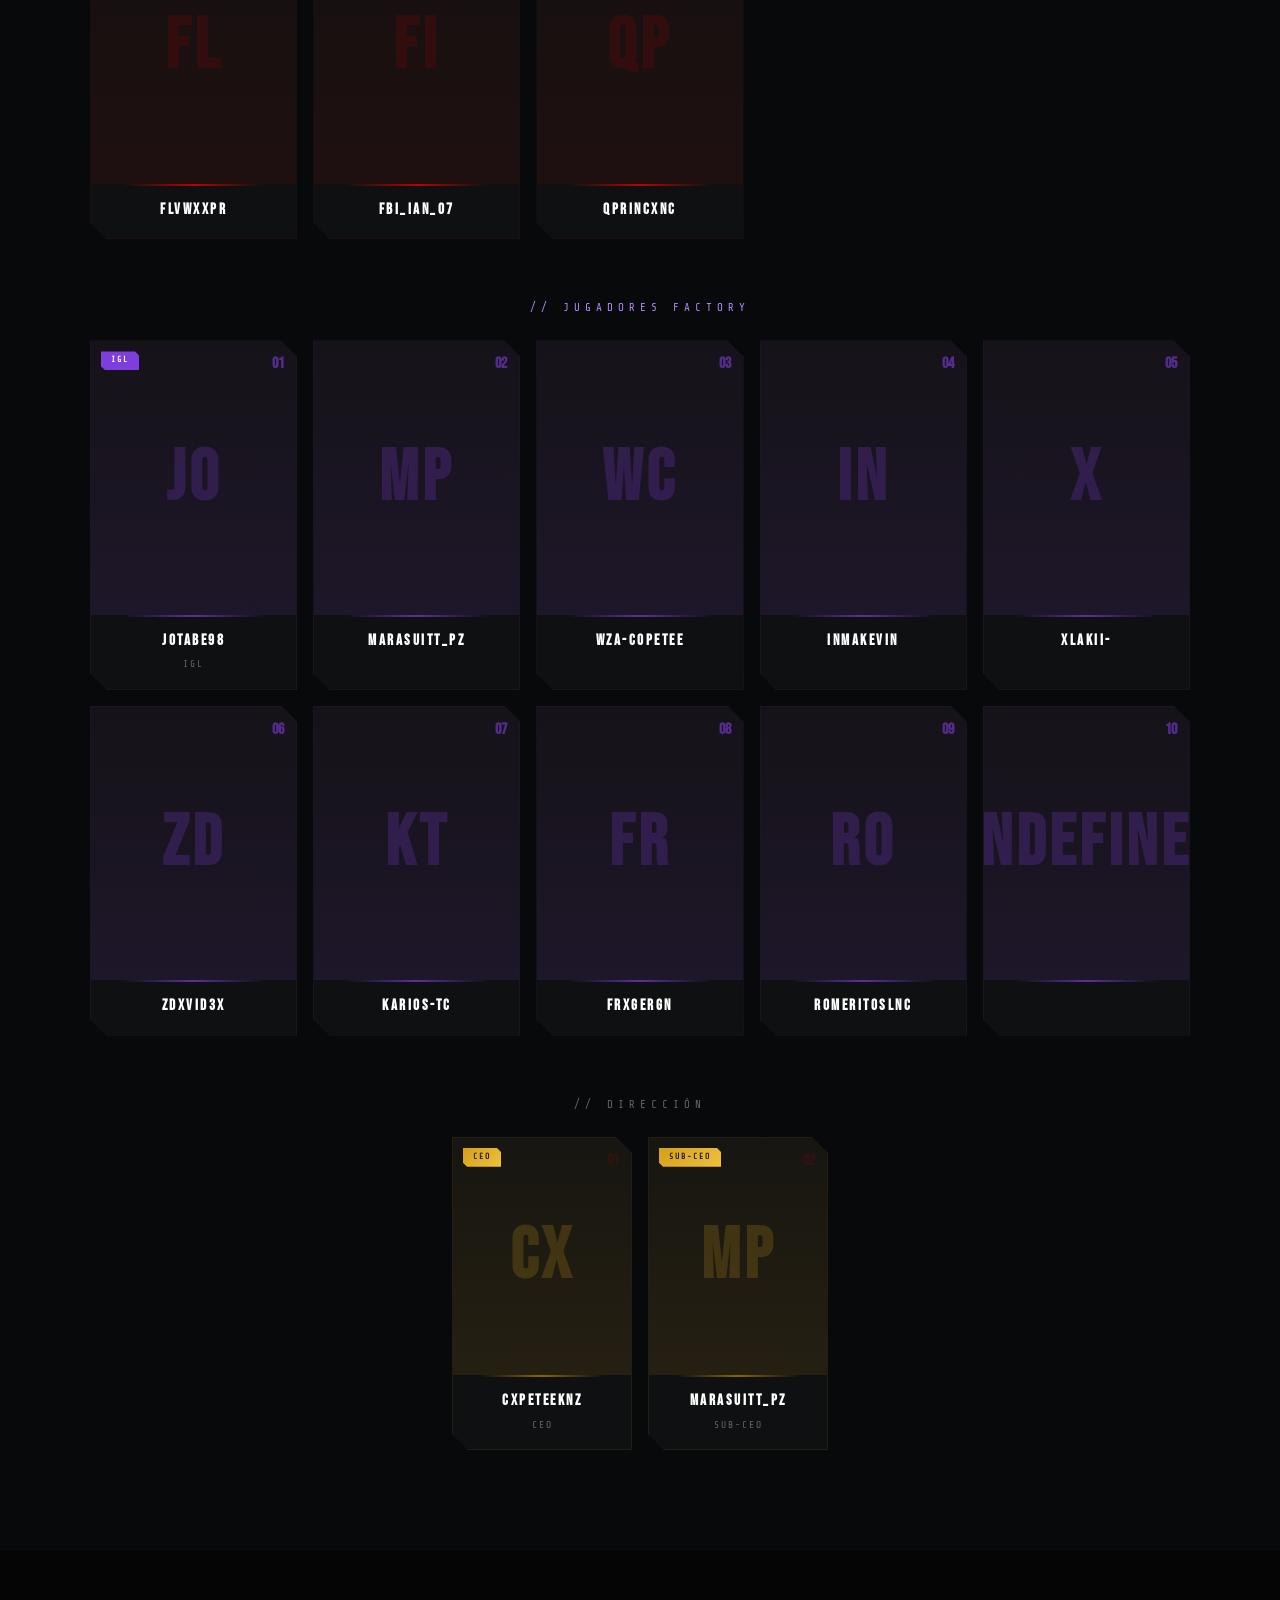
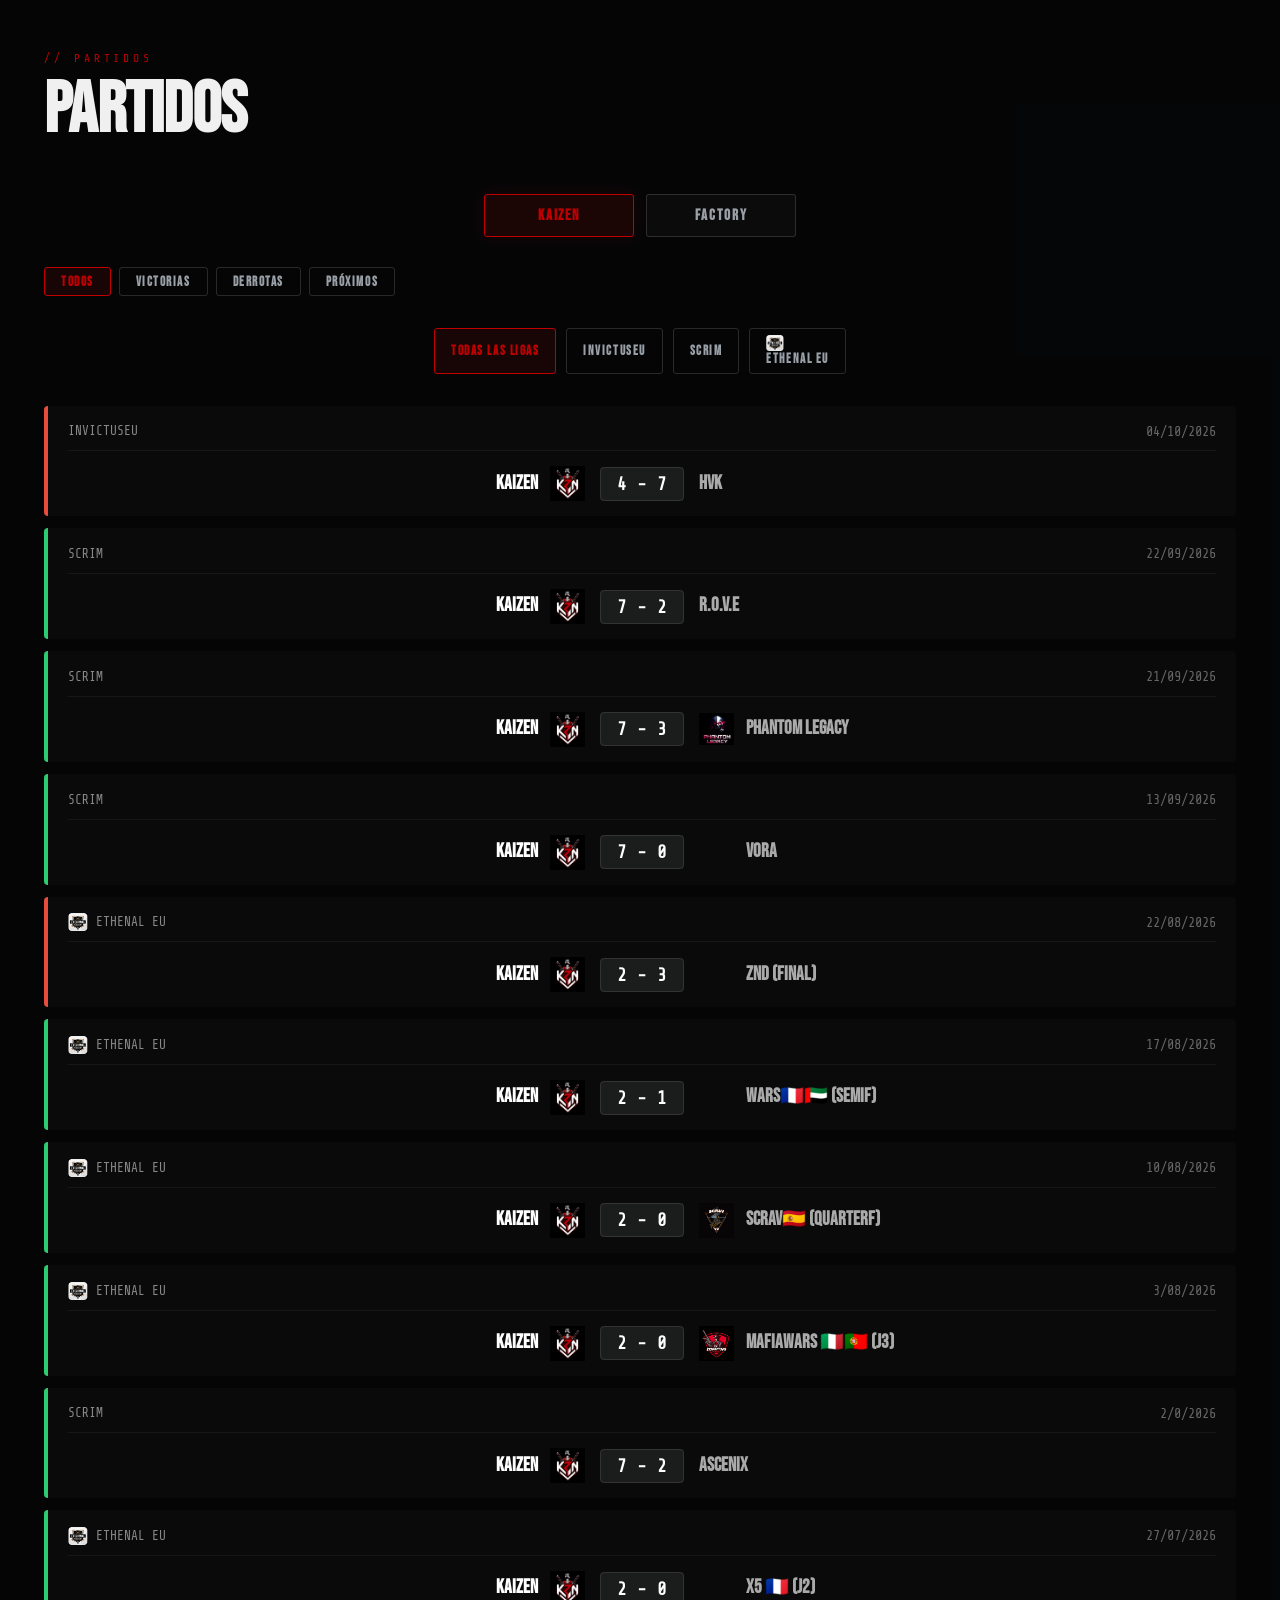
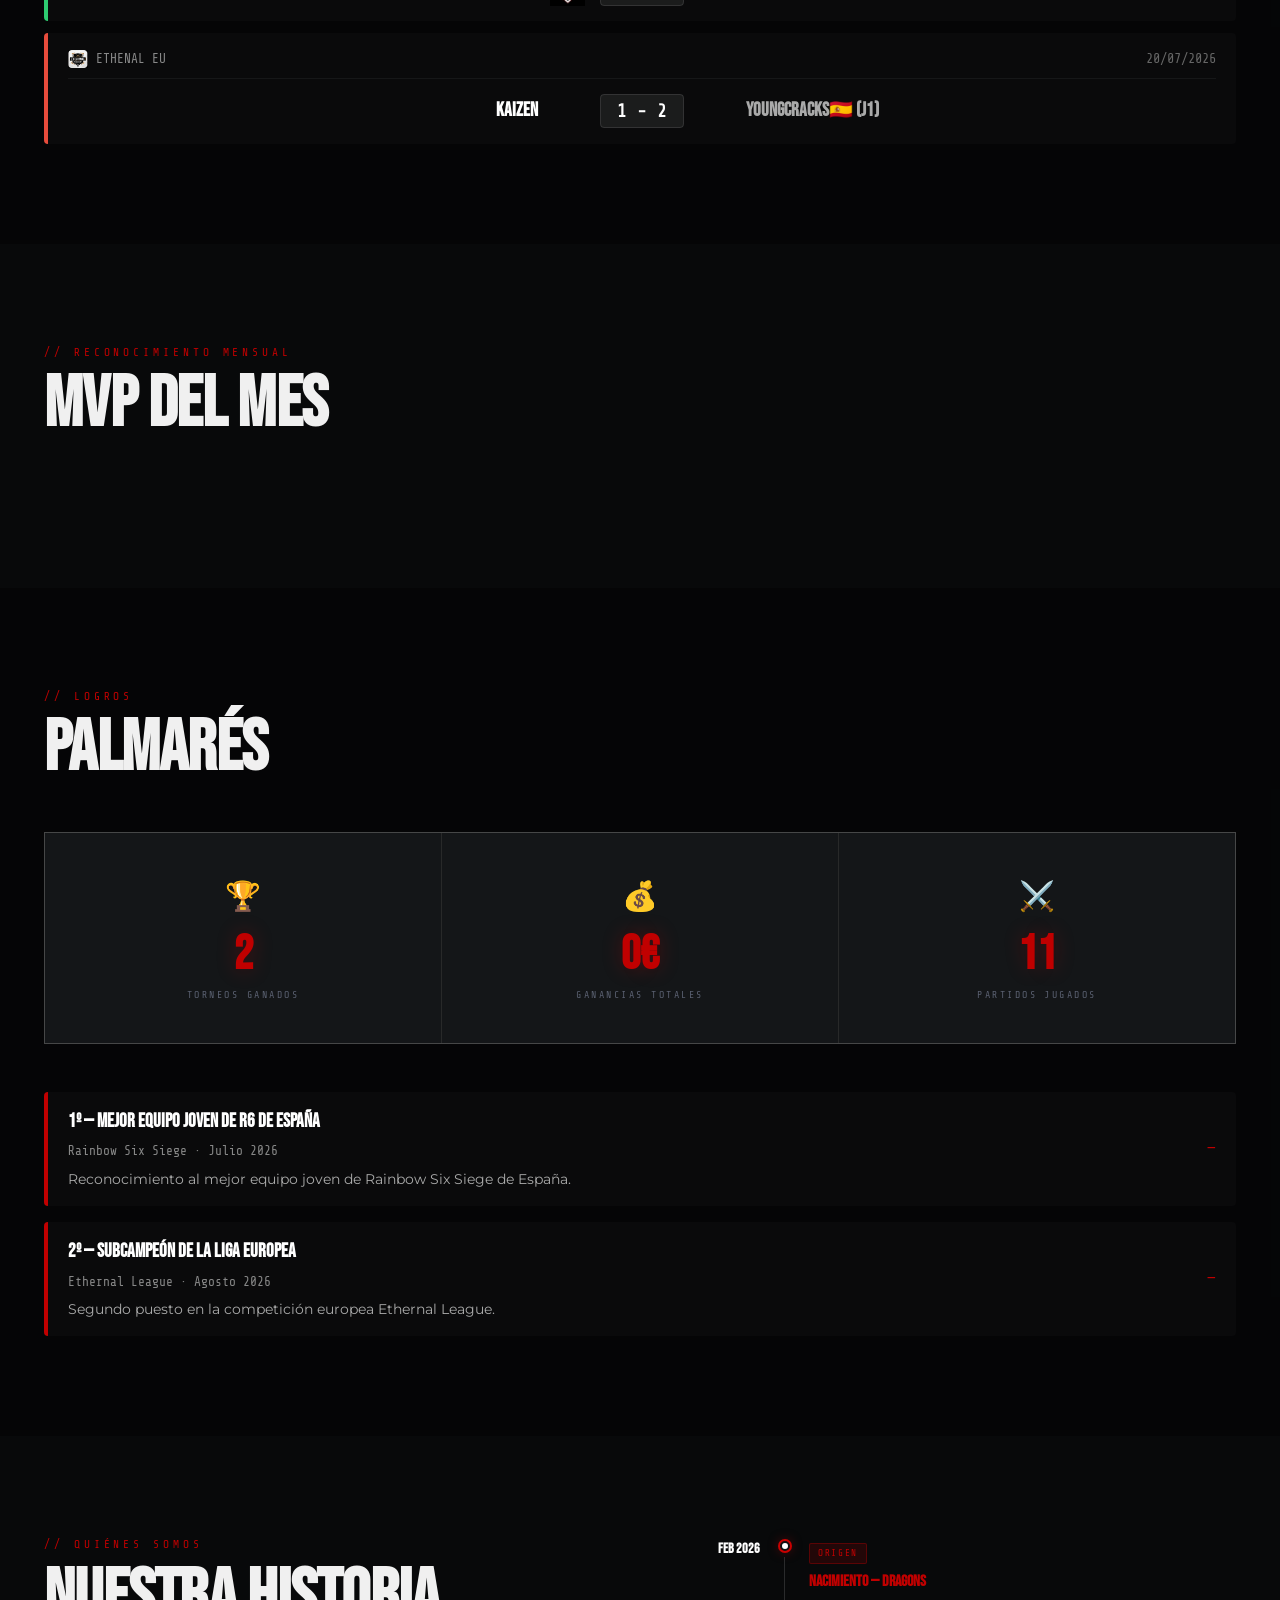
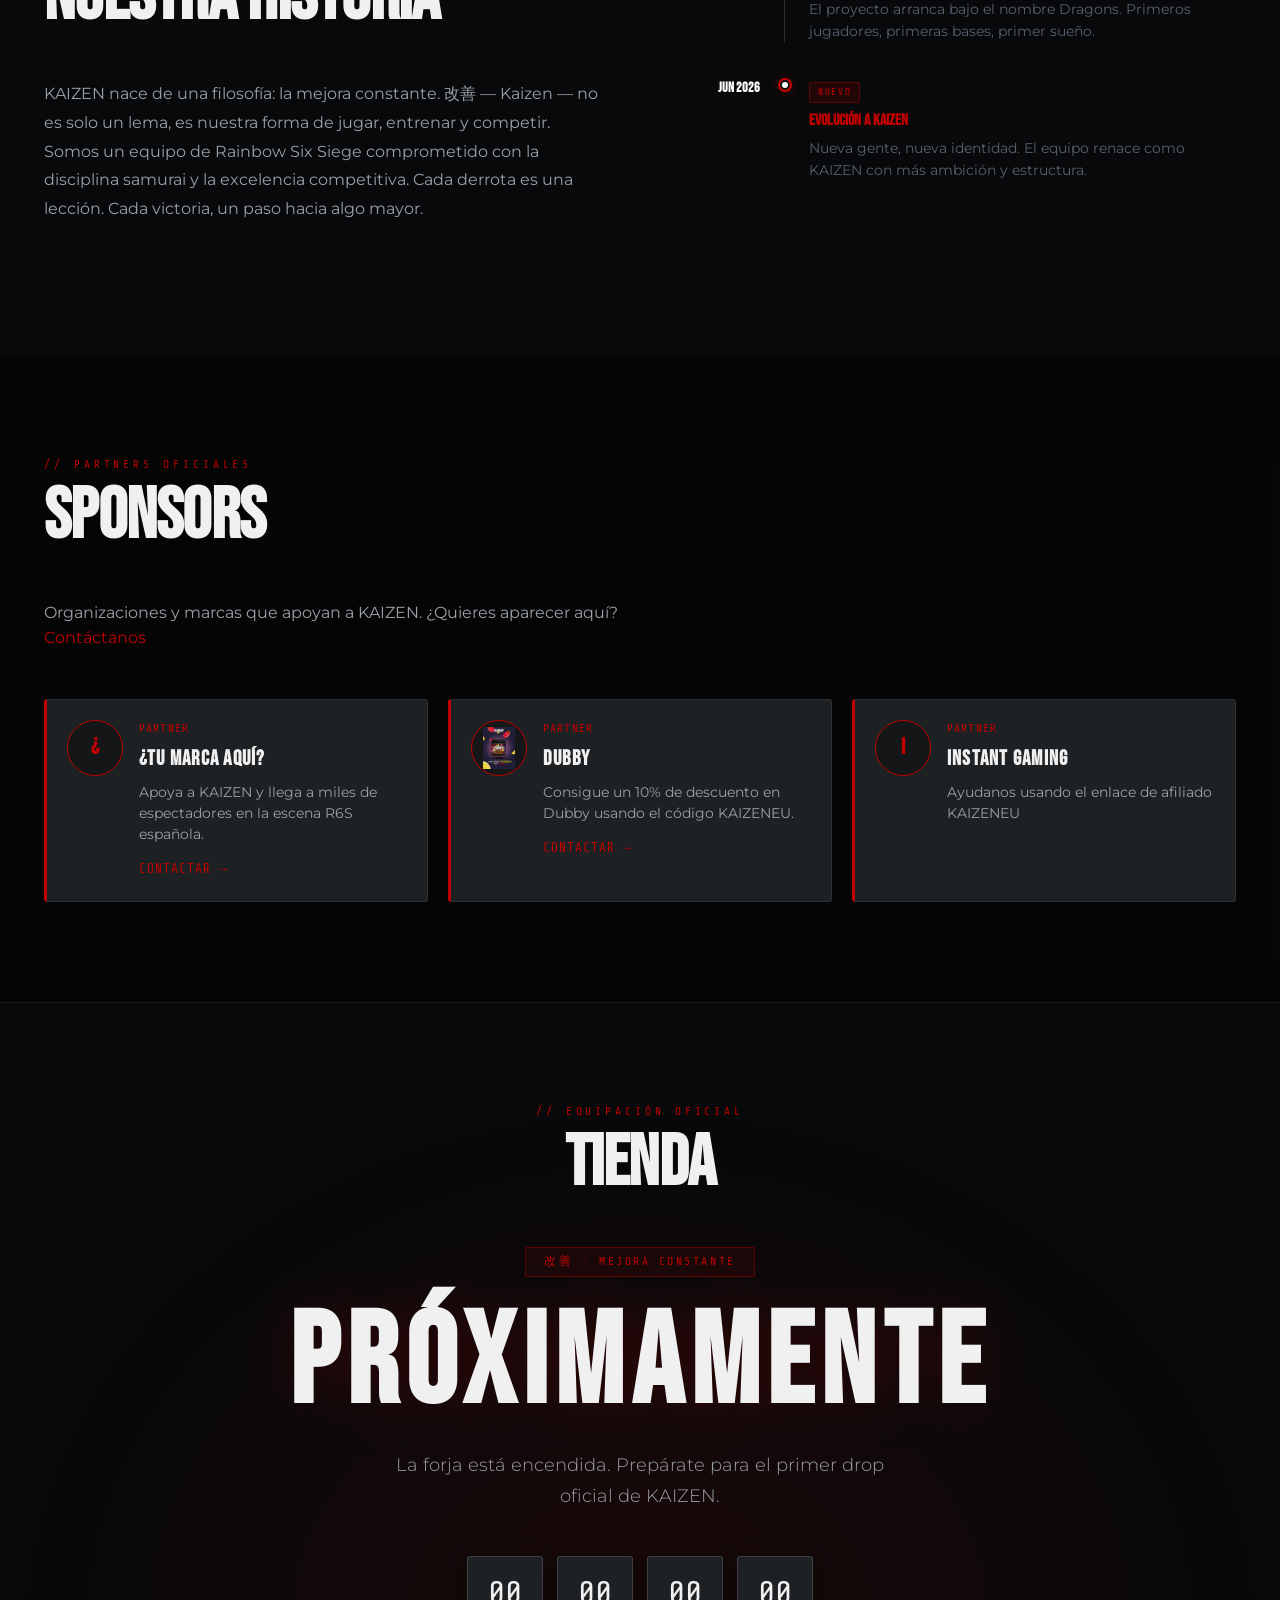
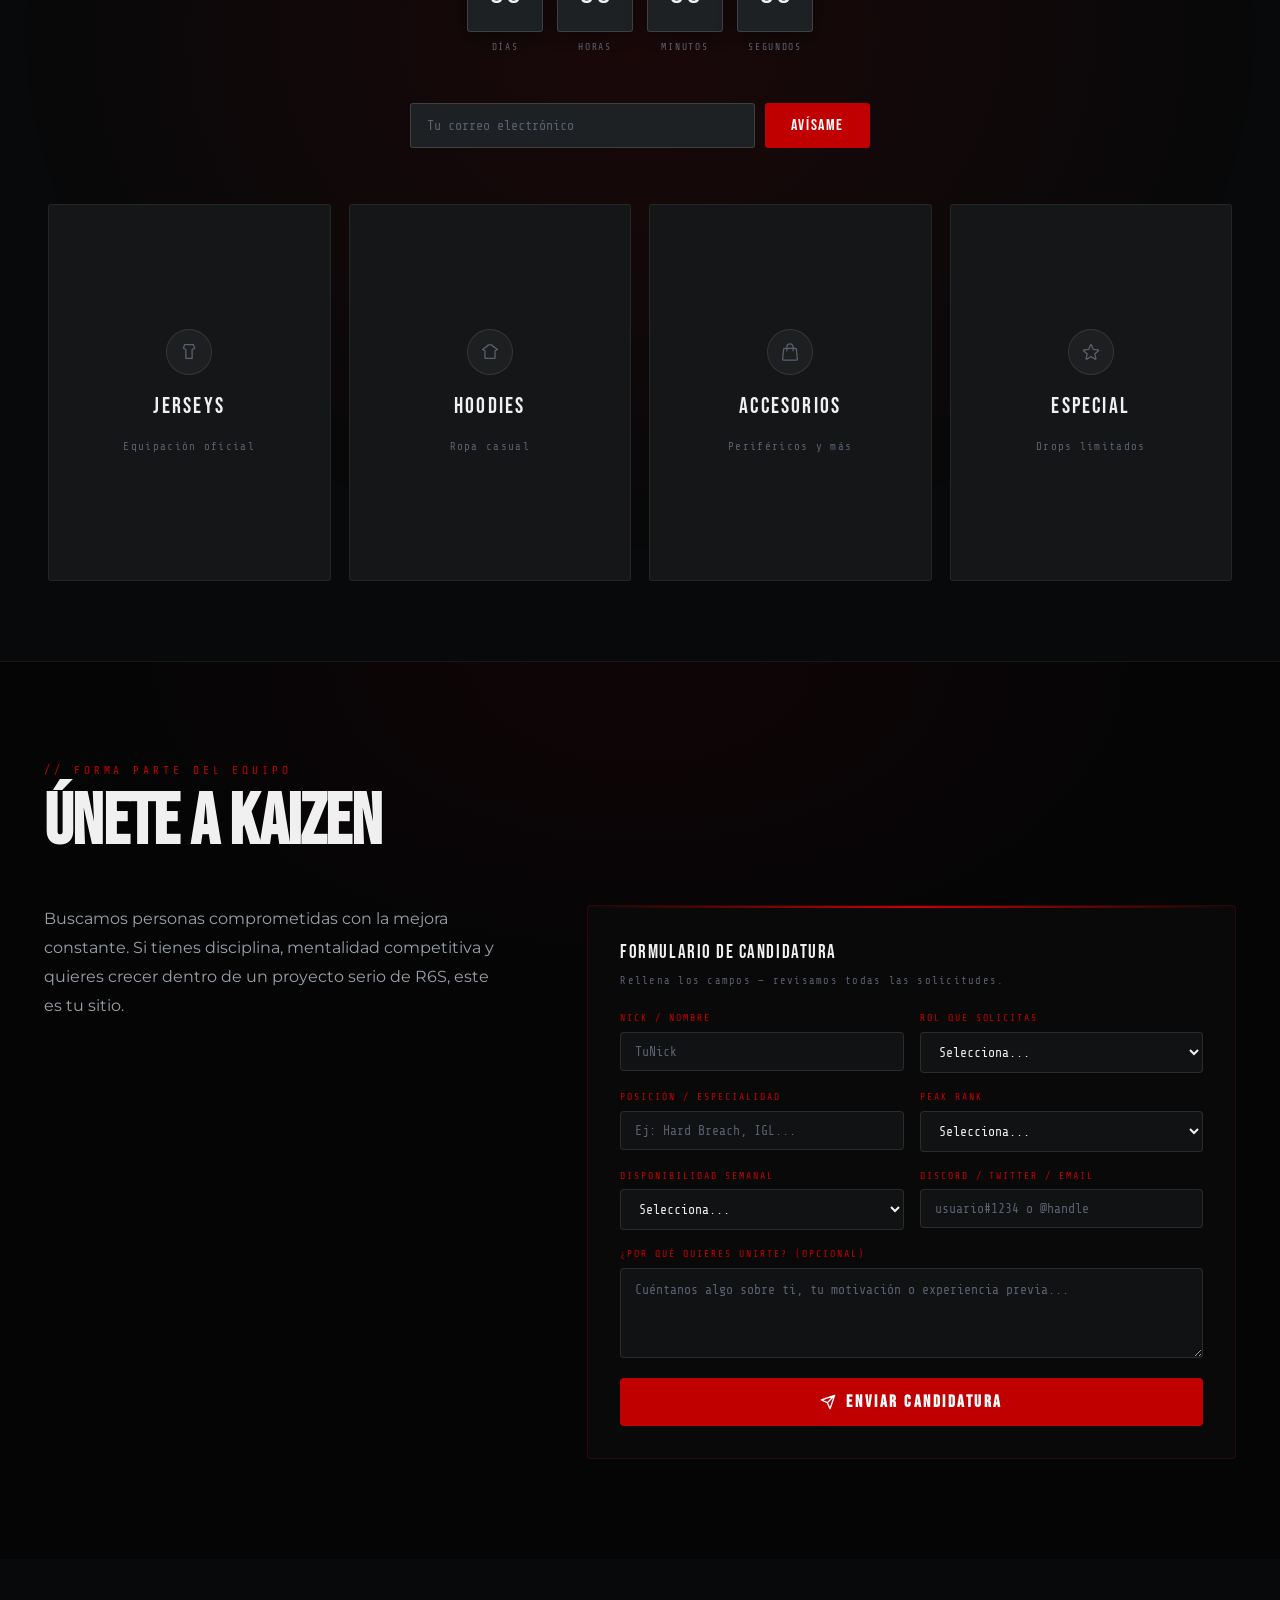
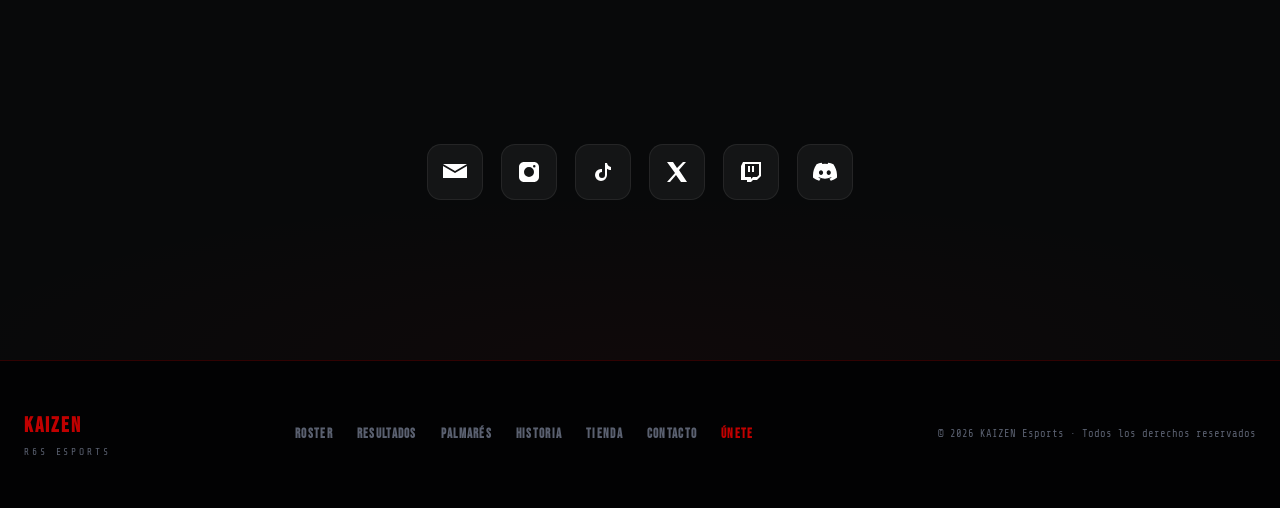
==== commit 1db80a63: "Add files via upload" ====
--- a/index.html
+++ b/index.html
@@ -5,9 +5,10 @@
 <meta name="viewport" content="width=device-width, initial-scale=1.0"/>
 <meta name="description" content="KAIZEN — Equipo competitivo de Rainbow Six Siege. 改善 · Mejora Constante."/>
 <title>KAIZEN — R6S Esports</title>
-<link rel="icon" type="image/png" href="Logos/logo.png"/>
+<link rel="preconnect" href="https://fonts.googleapis.com">
+<link rel="preconnect" href="https://fonts.gstatic.com" crossorigin>
+<link rel="icon" type="image/png" href="Logos/favicon.png"/>
 <link rel="stylesheet" href="styles.css"/>
-<link rel="preconnect" href="https://fonts.googleapis.com">
 <link href="https://fonts.googleapis.com/css2?family=Bebas+Neue&family=Montserrat:wght@300;400;500;600;700;900&family=Share+Tech+Mono&display=swap" rel="stylesheet">
 <style>
 /* ── SECCIÓN TIENDA ── */
@@ -234,7 +235,10 @@
 <div class="nav-inner">
 <a href="#hero" class="nav-logo">
 <div class="nav-logo-img">
-<img src="Logos/logo.png" alt="" onerror="this.style.display='none';this.nextElementSibling.style.display='block'">
+<picture>
+  <source srcset="Logos/logo.webp" type="image/webp">
+  <img src="Logos/logo.png" alt="" onerror="this.style.display='none';this.parentElement.nextElementSibling.style.display='block'">
+</picture>
 <span class="logo-fallback">⚔️</span>
 </div>
 <span class="nav-logo-text" id="nav-team-name">KAIZEN</span>
@@ -272,7 +276,12 @@
 <!-- HERO -->
 <section id="hero">
 <canvas id="hero-canvas"></canvas>
-<div class="hero-bg-logo"><img src="Logos/logo.png" alt=""></div>
+<div class="hero-bg-logo">
+  <picture>
+    <source srcset="Logos/logo.webp" type="image/webp">
+    <img src="Logos/logo.png" alt="" fetchpriority="high" loading="eager">
+  </picture>
+</div>
 <div class="hero-overlay"></div>
 
 <div class="hero-content">
--- a/styles.css
+++ b/styles.css
@@ -2,8 +2,6 @@
    KAIZEN R6S — STYLES.CSS
    Dark Samurai · Kaizen Philosophy · Esports Premium
    ============================================================ */
-
-@import url('https://fonts.googleapis.com/css2?family=Bebas+Neue&family=Montserrat:wght@300;400;500;600;700;900&family=Share+Tech+Mono&display=swap');
 
 :root {
   /* PALETTE */
@@ -45,6 +43,10 @@
 body {
   background-color: #08090a;
   background-image: url('bg-samurai.png');
+  background-image: image-set(
+    url('bg-samurai.webp') type('image/webp'),
+    url('bg-samurai.png') type('image/png')
+  );
   background-attachment: fixed;
   background-size: cover;
   background-position: center top;
@@ -118,6 +120,7 @@
   background: var(--bg3);
   flex-shrink: 0;
 }
+.nav-logo-img picture { display: block; width: 100%; height: 100%; }
 .nav-logo-img img { width: 100%; height: 100%; object-fit: cover; }
 .logo-fallback { font-size: 1.2rem; display: none; }
 .nav-logo-text {
@@ -1116,9 +1119,9 @@
   pointer-events: none;
   overflow: hidden;
 }
+.hero-bg-logo picture { display: block; width: 60%; max-width: 800px; }
 .hero-bg-logo img {
-  width: 60%;
-  max-width: 800px;
+  width: 100%;
   opacity: 0.08;
   filter: blur(1px) saturate(1.5);
   transform: translateX(10%);
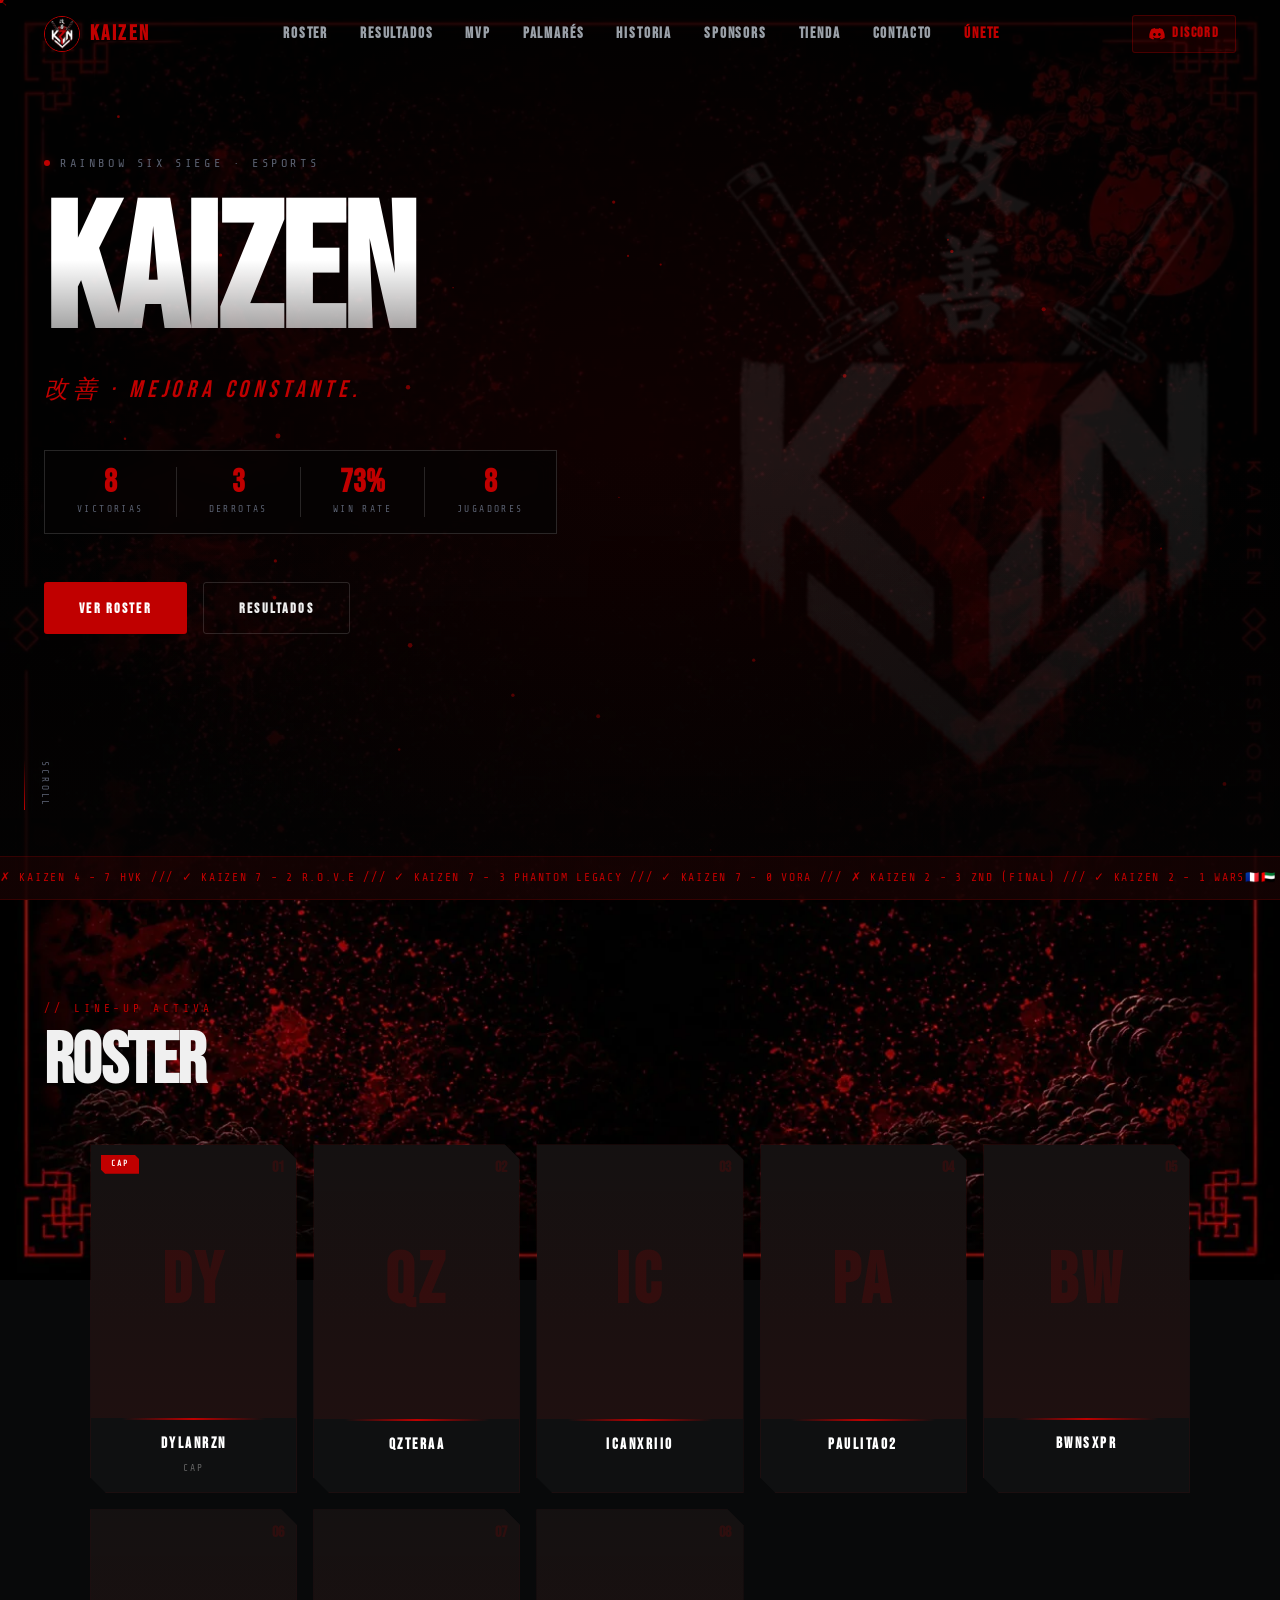
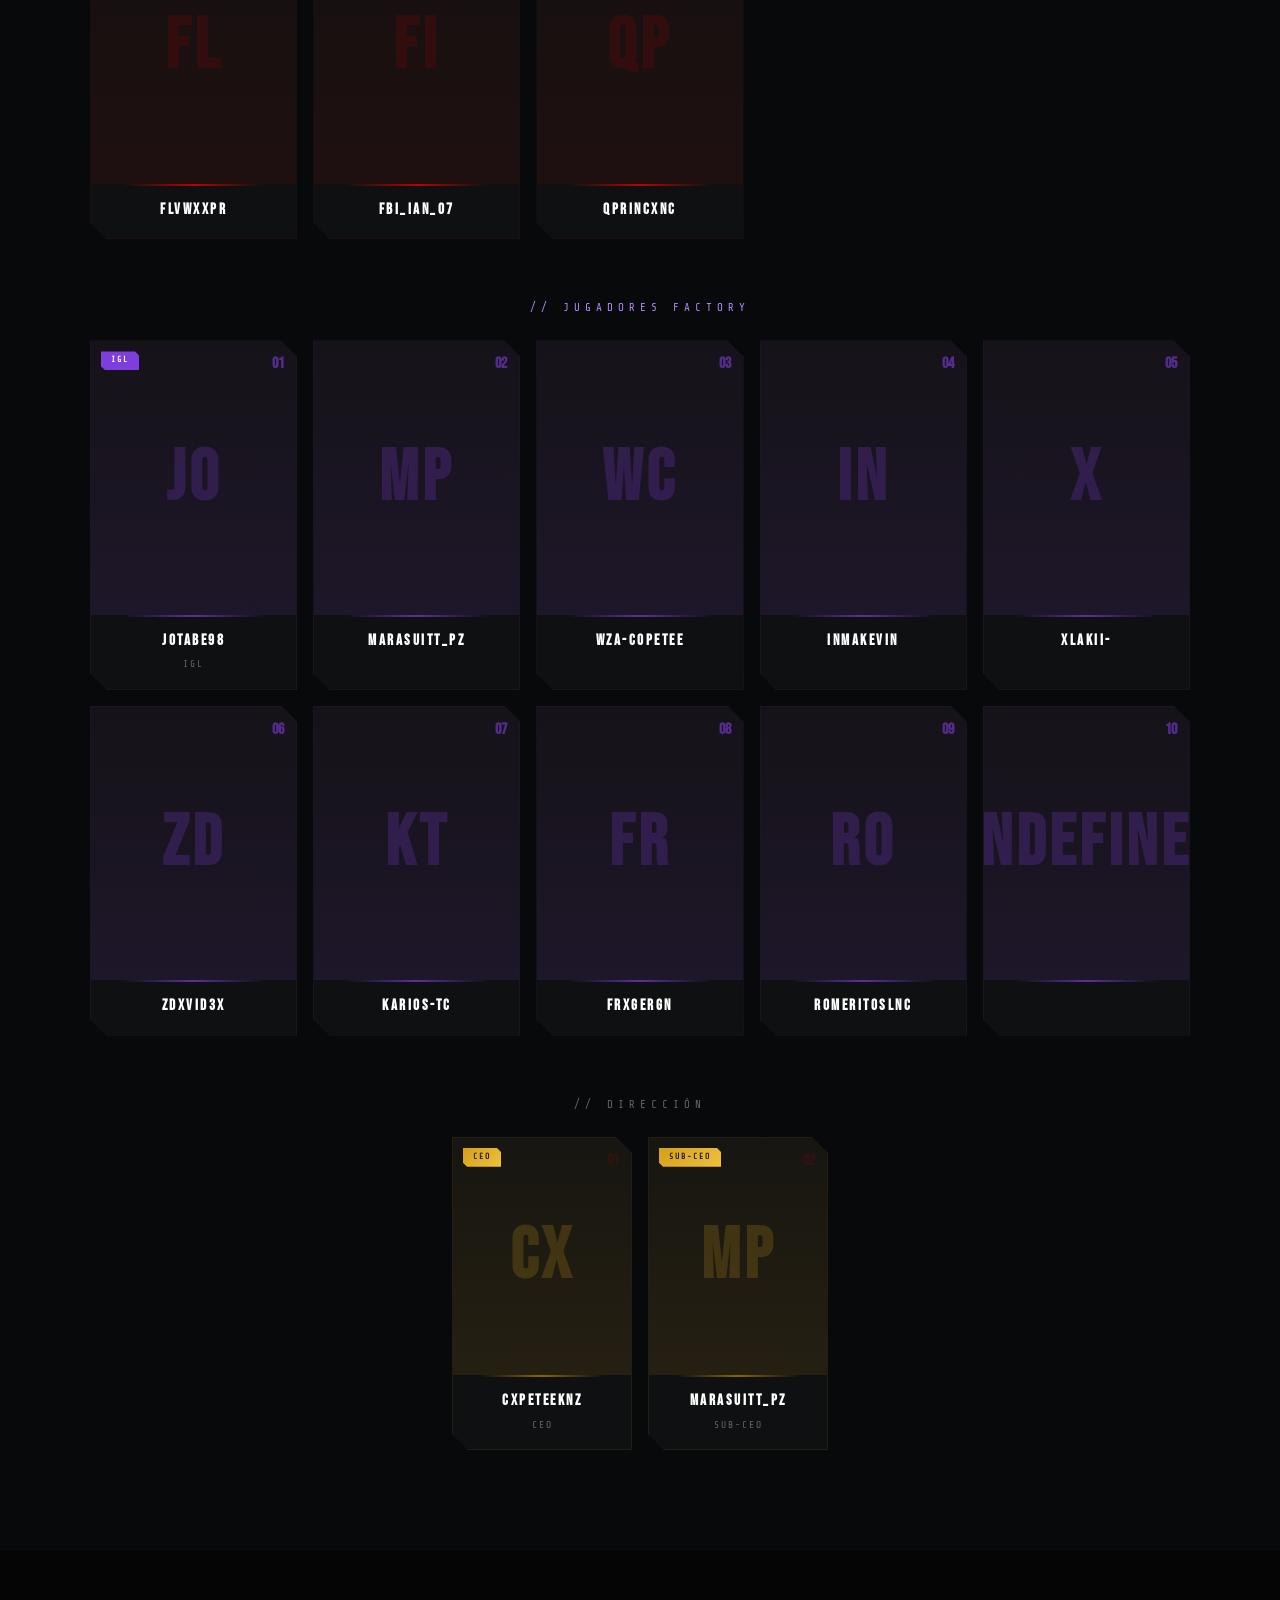
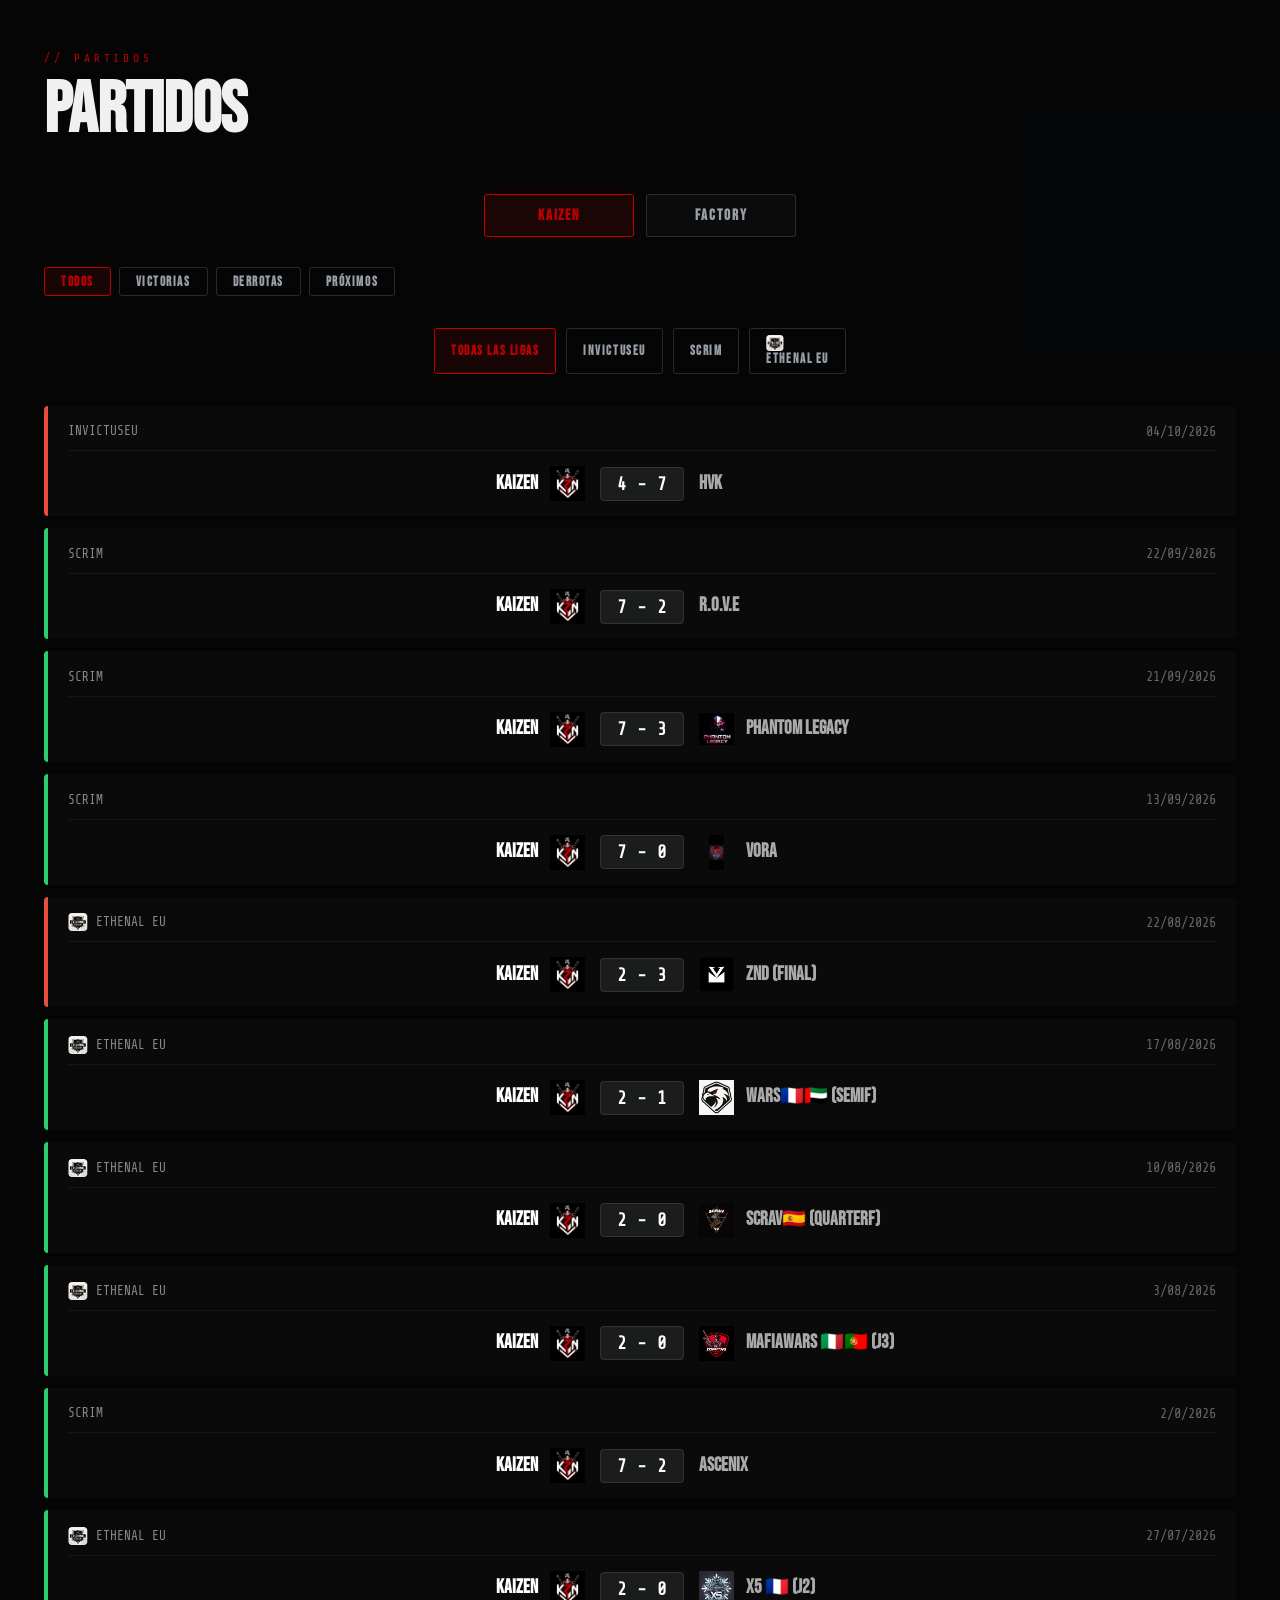
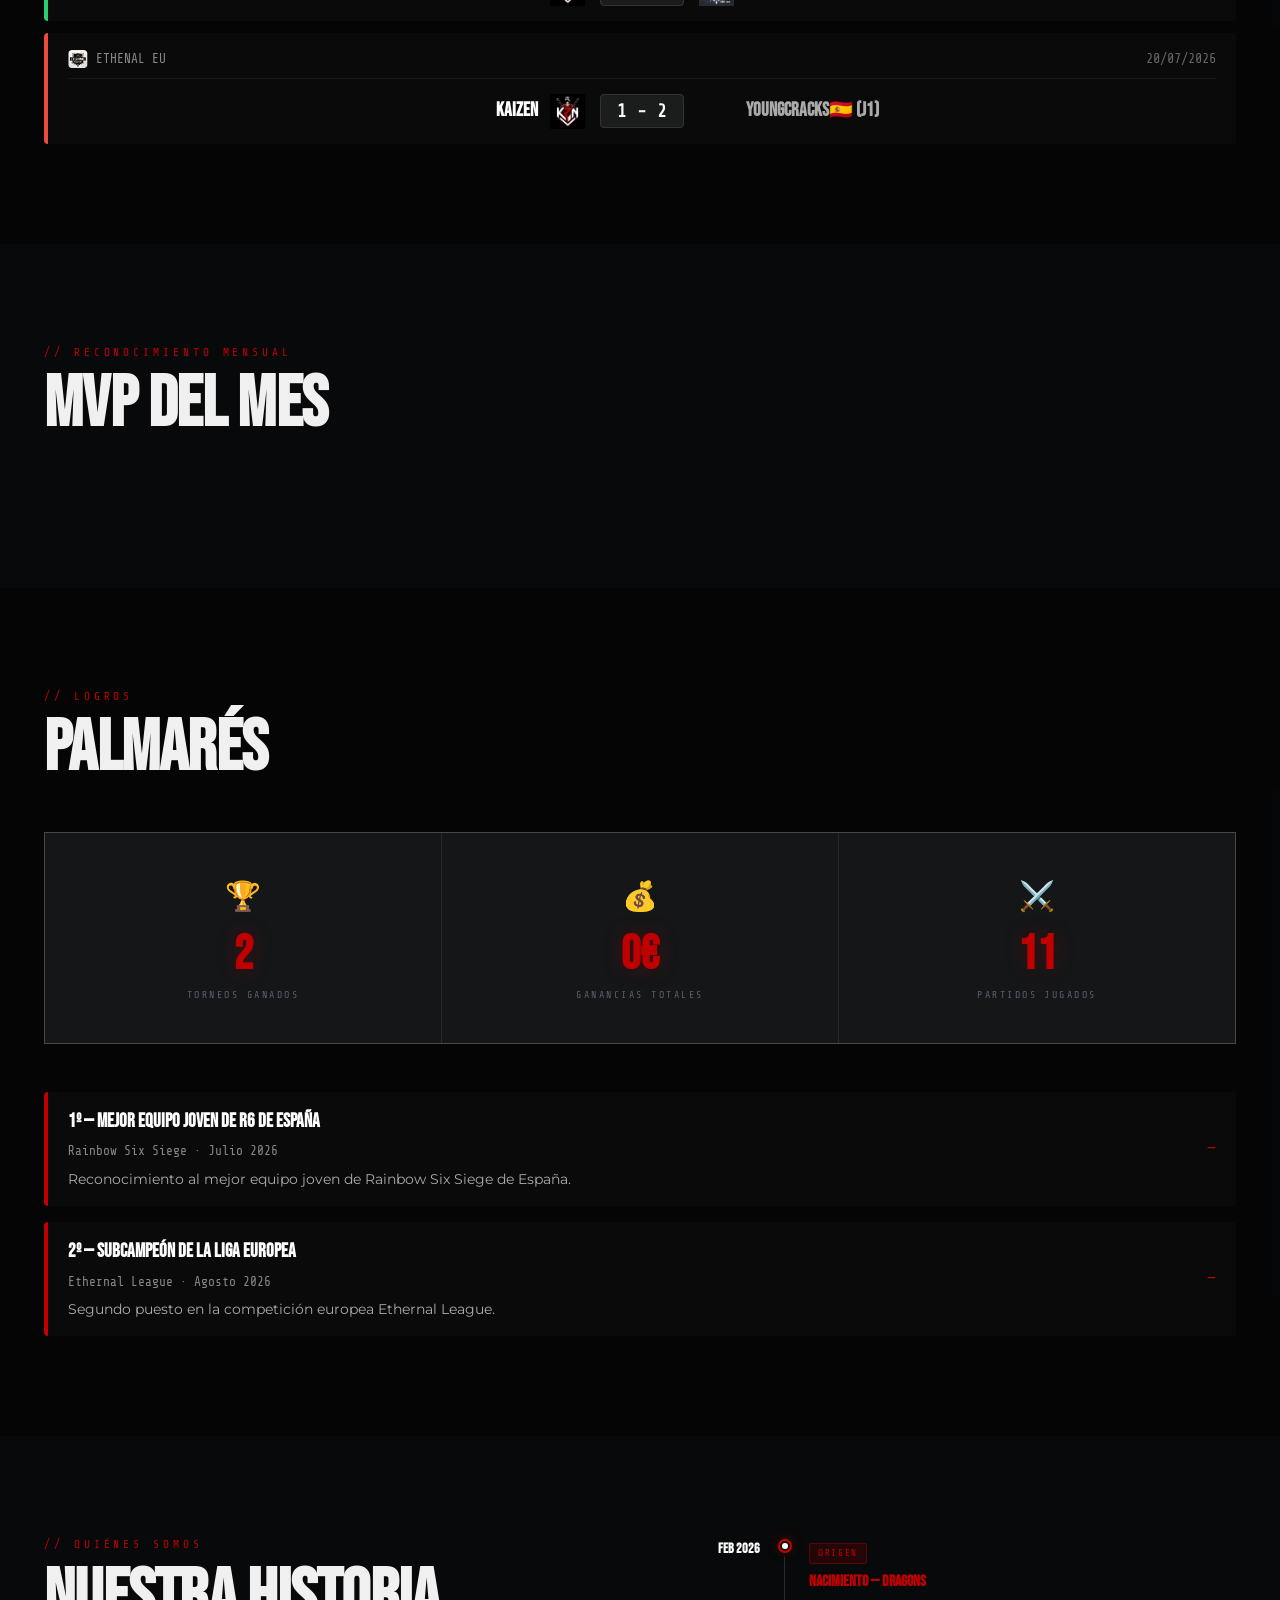
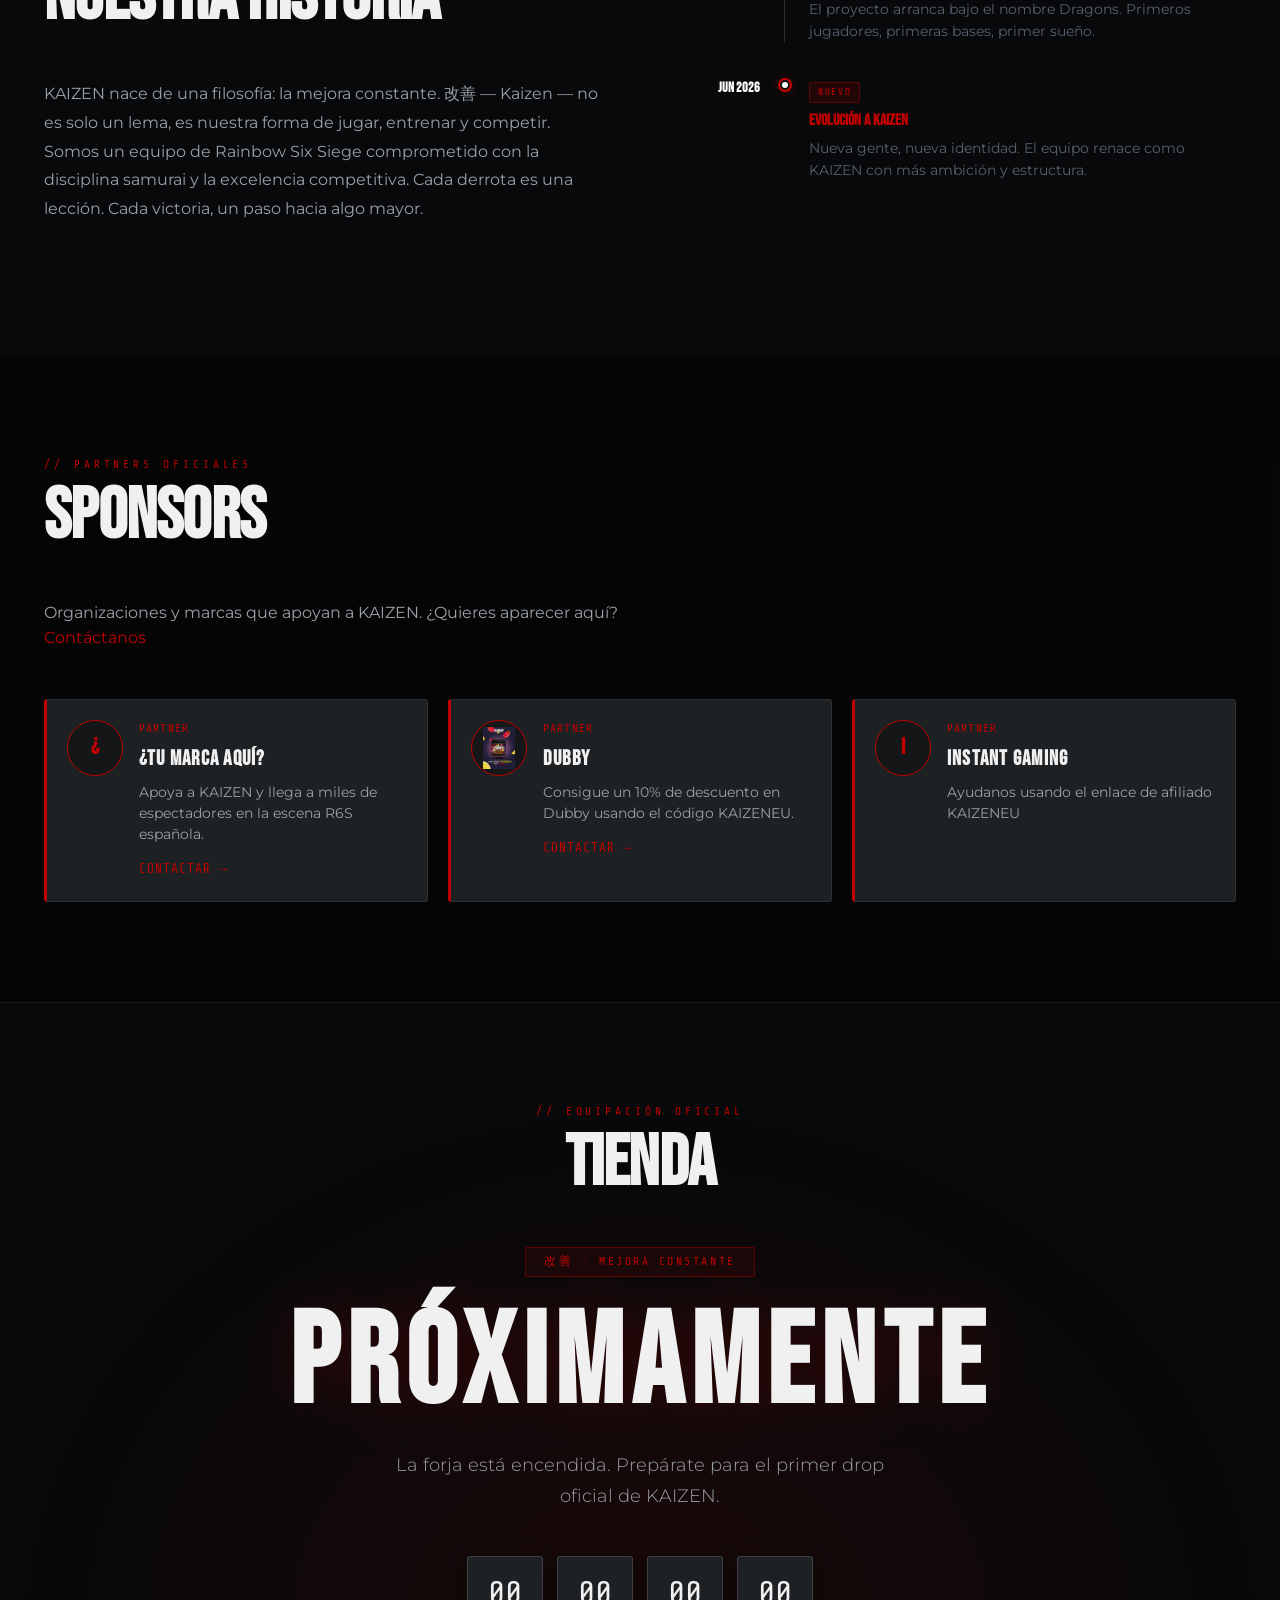
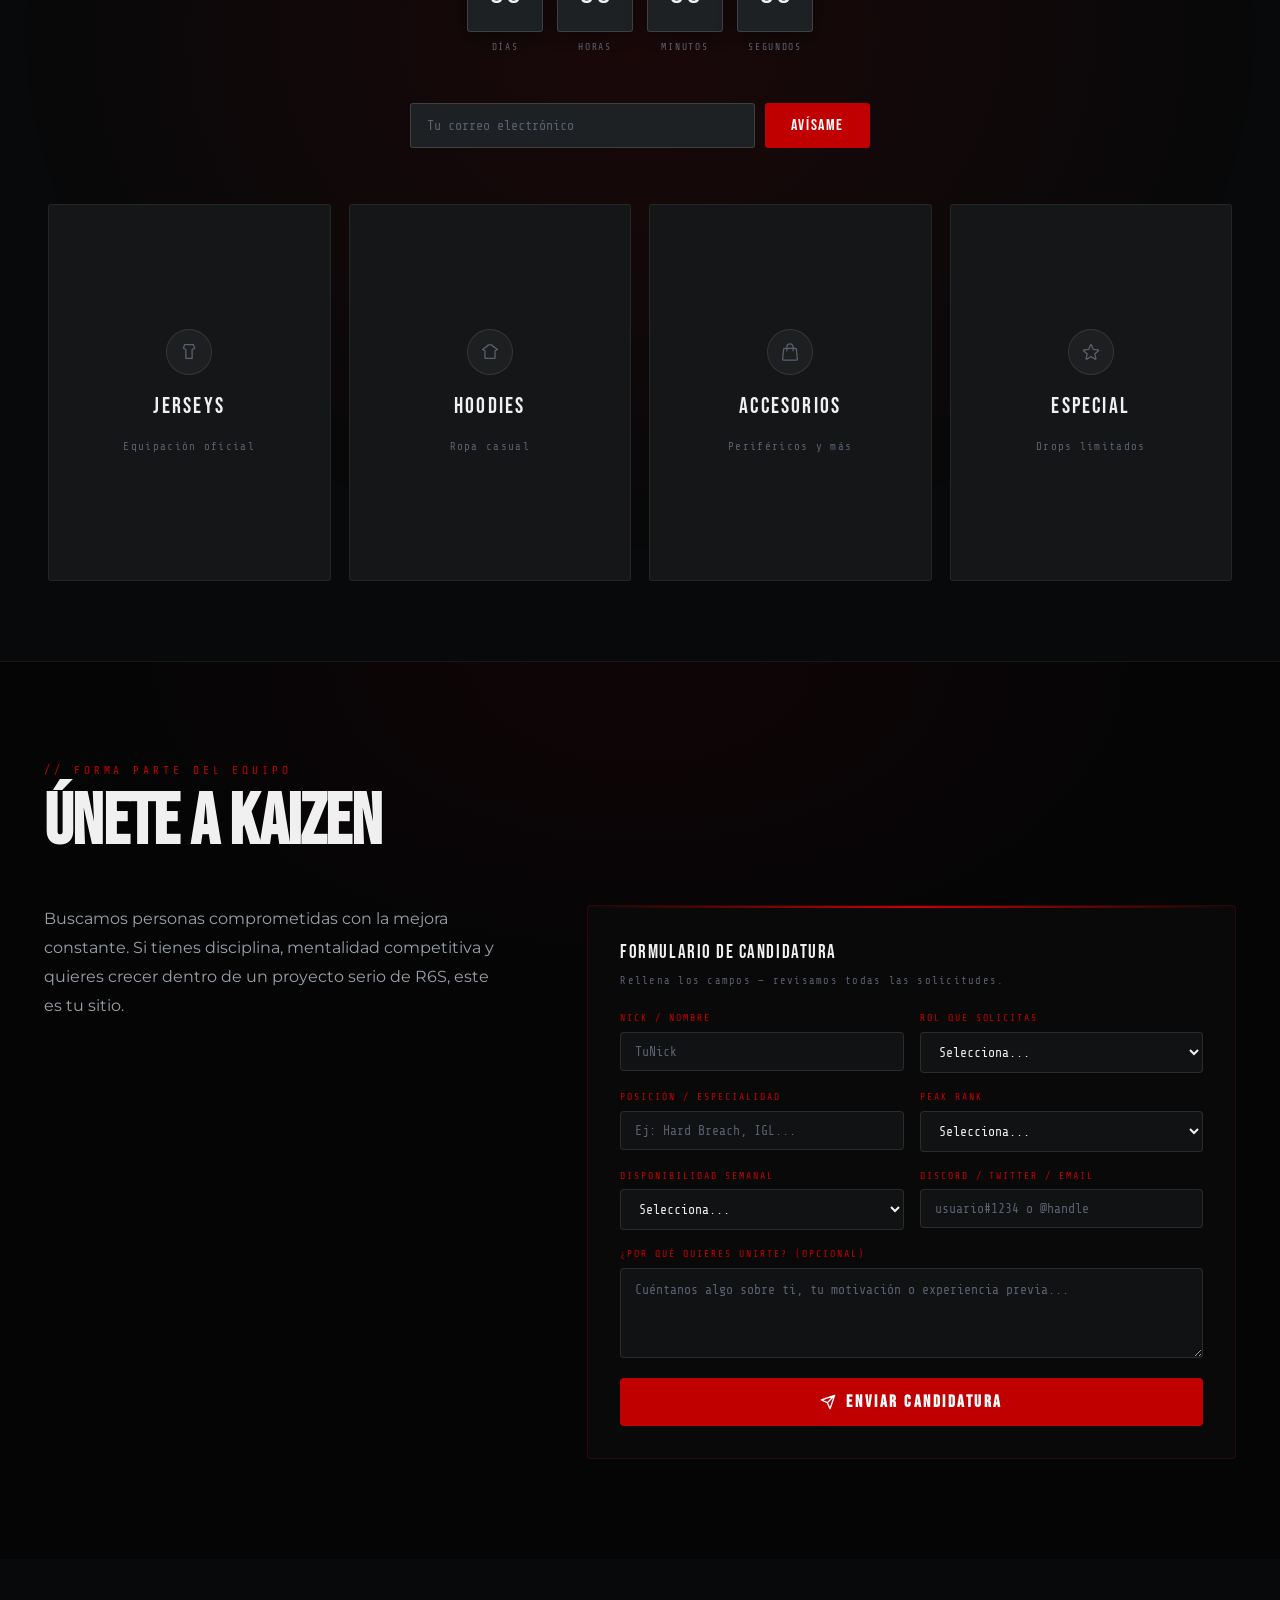
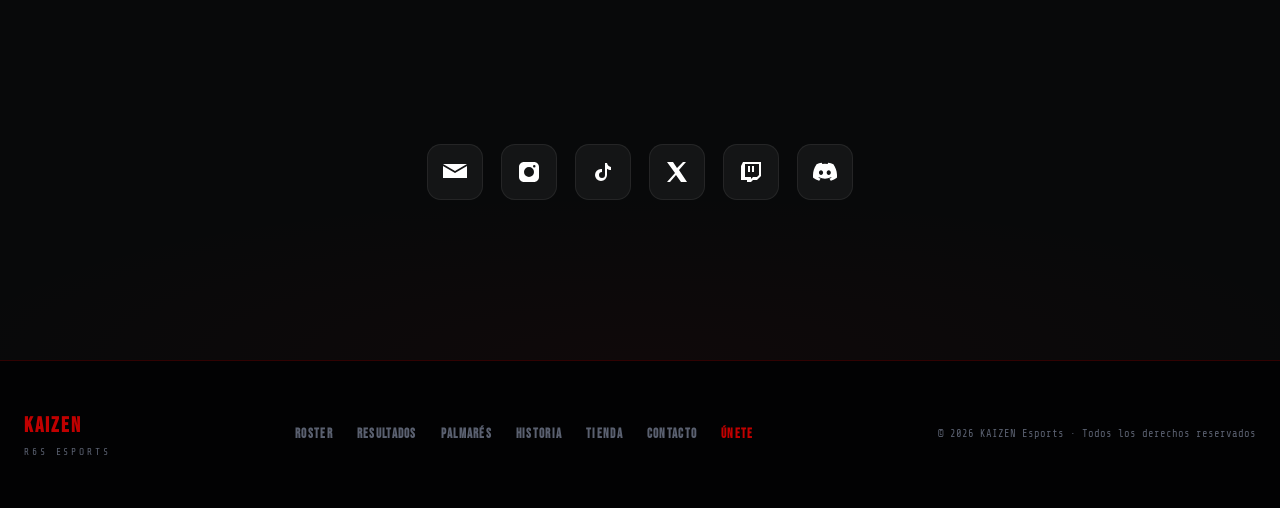
==== commit 4ac0e85c: "Add files via upload" ====
--- a/index.html
+++ b/index.html
@@ -7,7 +7,7 @@
 <title>KAIZEN — R6S Esports</title>
 <link rel="preconnect" href="https://fonts.googleapis.com">
 <link rel="preconnect" href="https://fonts.gstatic.com" crossorigin>
-<link rel="icon" type="image/png" href="Logos/favicon.png"/>
+<link rel="icon" type="image/png" href="Logos/logo.png"/>
 <link rel="stylesheet" href="styles.css"/>
 <link href="https://fonts.googleapis.com/css2?family=Bebas+Neue&family=Montserrat:wght@300;400;500;600;700;900&family=Share+Tech+Mono&display=swap" rel="stylesheet">
 <style>
@@ -235,10 +235,7 @@
 <div class="nav-inner">
 <a href="#hero" class="nav-logo">
 <div class="nav-logo-img">
-<picture>
-  <source srcset="Logos/logo.webp" type="image/webp">
-  <img src="Logos/logo.png" alt="" onerror="this.style.display='none';this.parentElement.nextElementSibling.style.display='block'">
-</picture>
+<img src="Logos/logo.png" alt="" onerror="this.style.display='none';this.nextElementSibling.style.display='block'">
 <span class="logo-fallback">⚔️</span>
 </div>
 <span class="nav-logo-text" id="nav-team-name">KAIZEN</span>
@@ -277,10 +274,7 @@
 <section id="hero">
 <canvas id="hero-canvas"></canvas>
 <div class="hero-bg-logo">
-  <picture>
-    <source srcset="Logos/logo.webp" type="image/webp">
-    <img src="Logos/logo.png" alt="" fetchpriority="high" loading="eager">
-  </picture>
+  <img src="Logos/logo.png" alt="" fetchpriority="high" loading="eager">
 </div>
 <div class="hero-overlay"></div>
 
--- a/styles.css
+++ b/styles.css
@@ -120,7 +120,6 @@
   background: var(--bg3);
   flex-shrink: 0;
 }
-.nav-logo-img picture { display: block; width: 100%; height: 100%; }
 .nav-logo-img img { width: 100%; height: 100%; object-fit: cover; }
 .logo-fallback { font-size: 1.2rem; display: none; }
 .nav-logo-text {
@@ -1119,9 +1118,9 @@
   pointer-events: none;
   overflow: hidden;
 }
-.hero-bg-logo picture { display: block; width: 60%; max-width: 800px; }
 .hero-bg-logo img {
-  width: 100%;
+  width: 60%;
+  max-width: 800px;
   opacity: 0.08;
   filter: blur(1px) saturate(1.5);
   transform: translateX(10%);
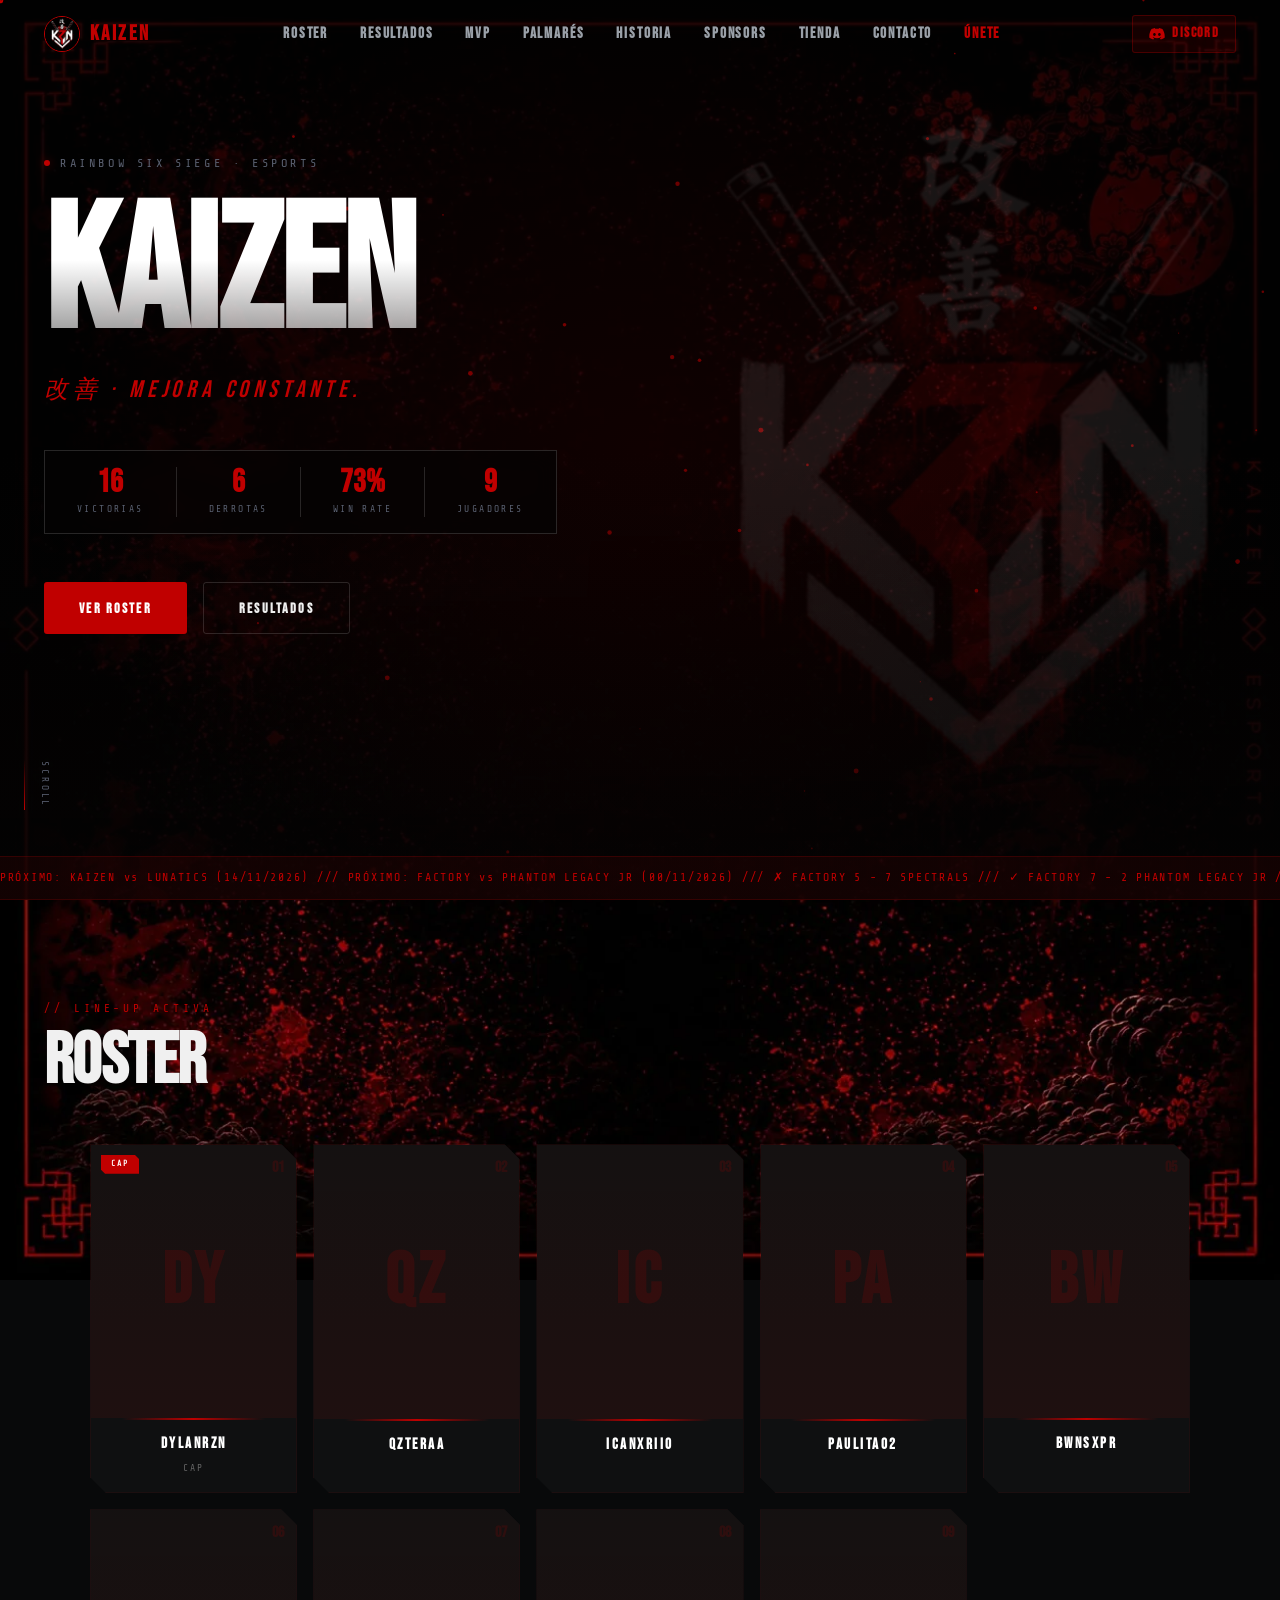
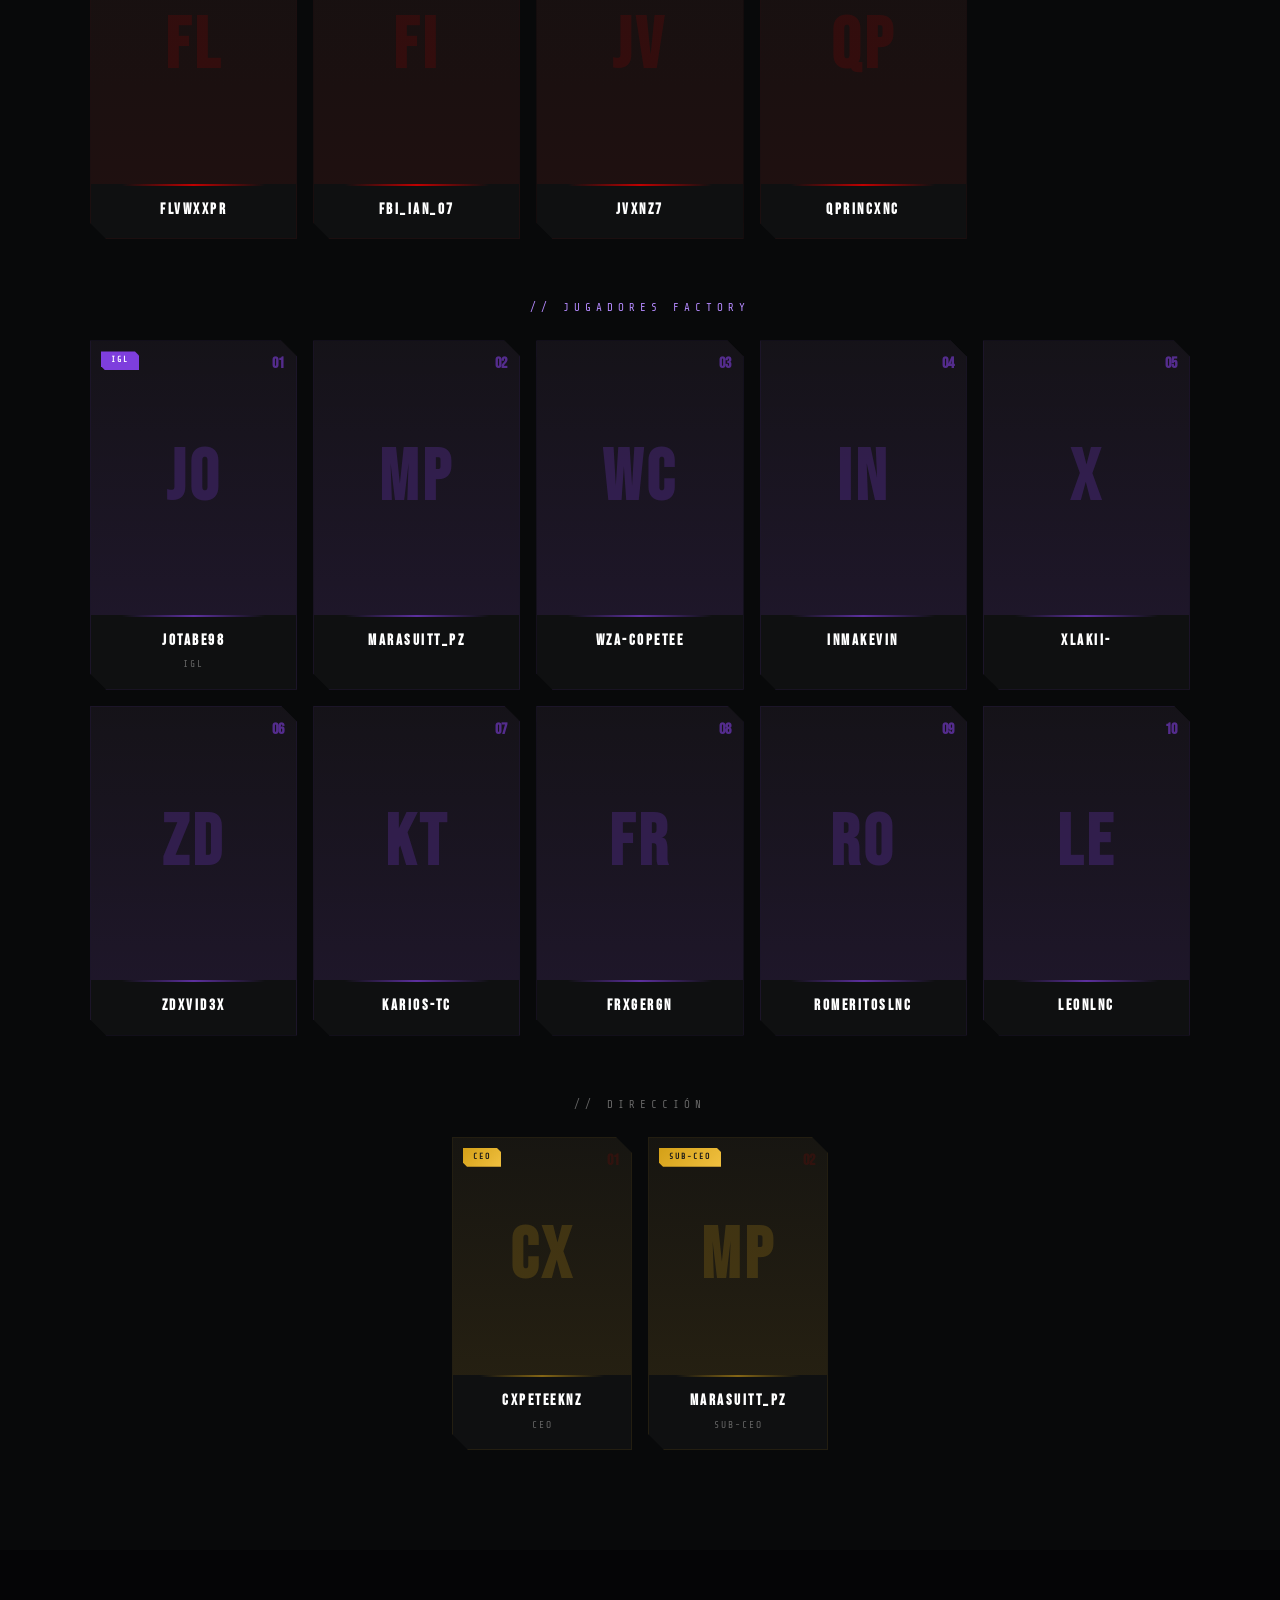
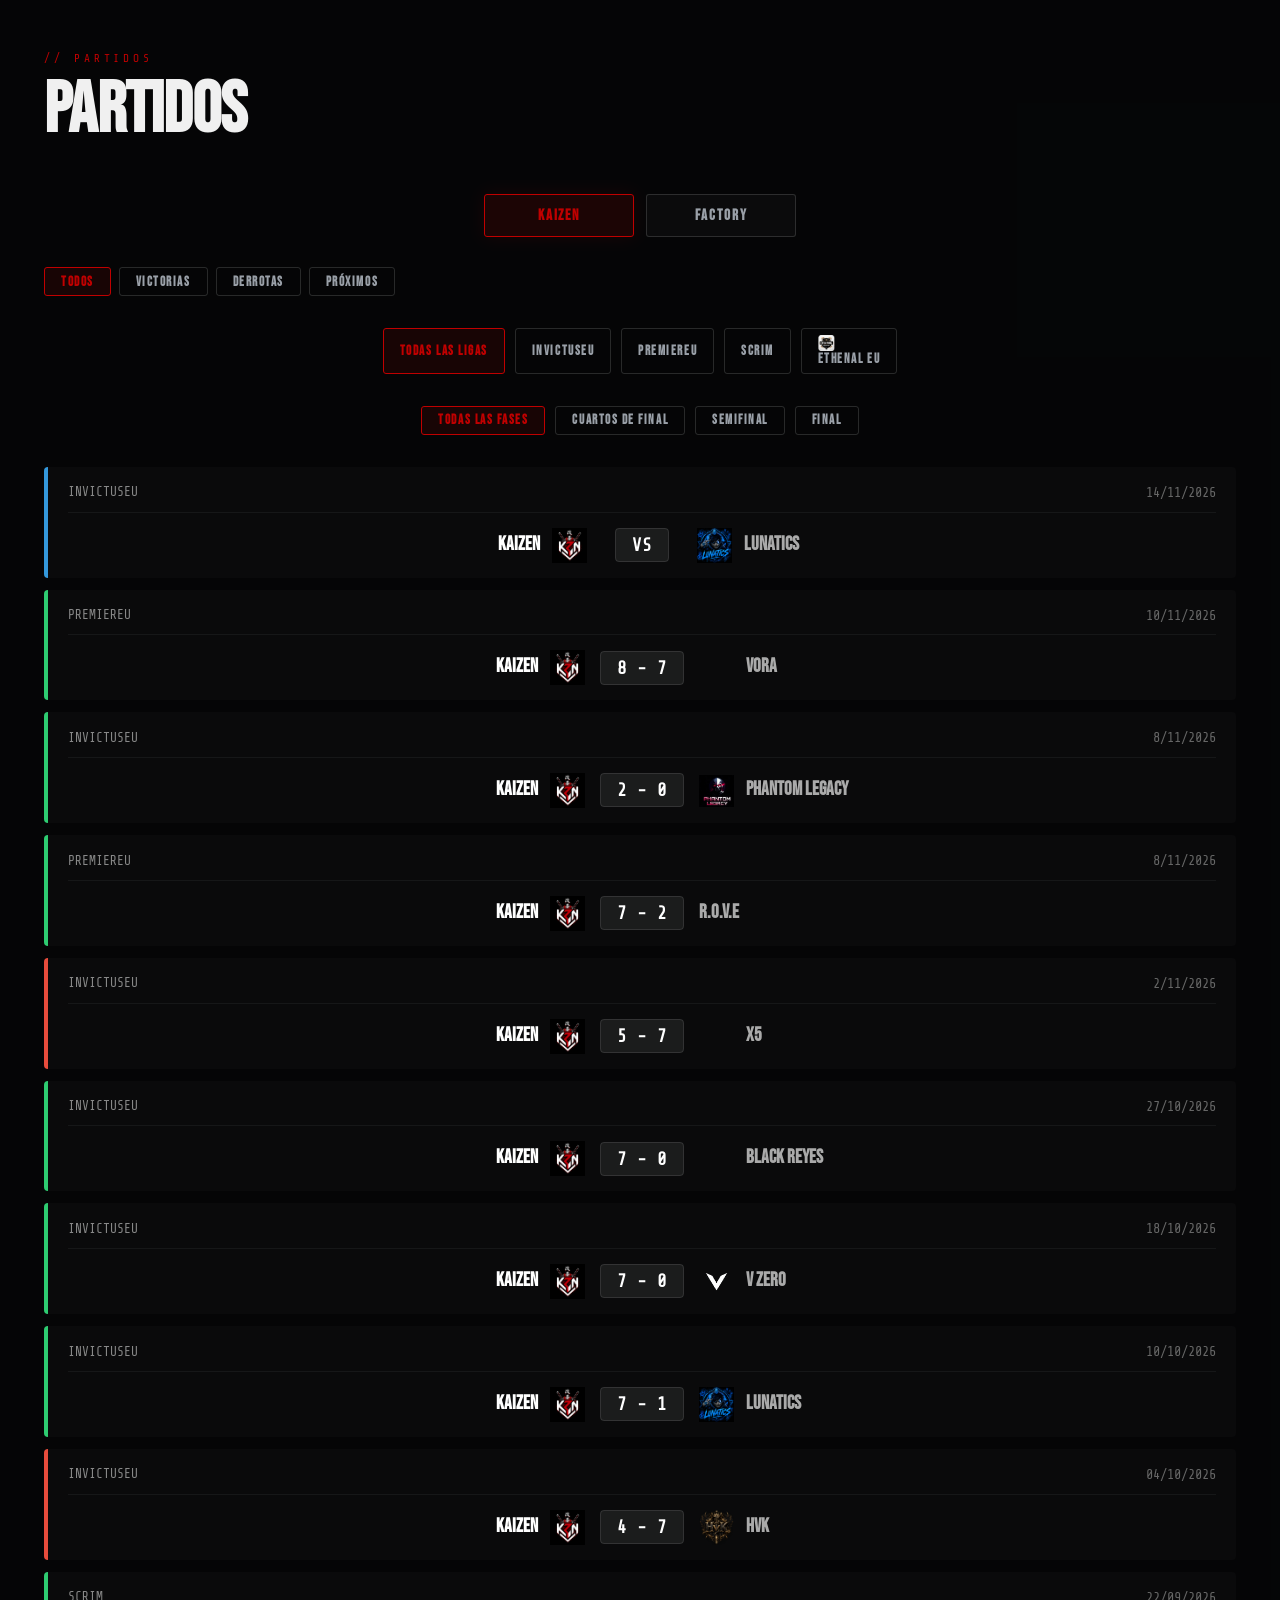
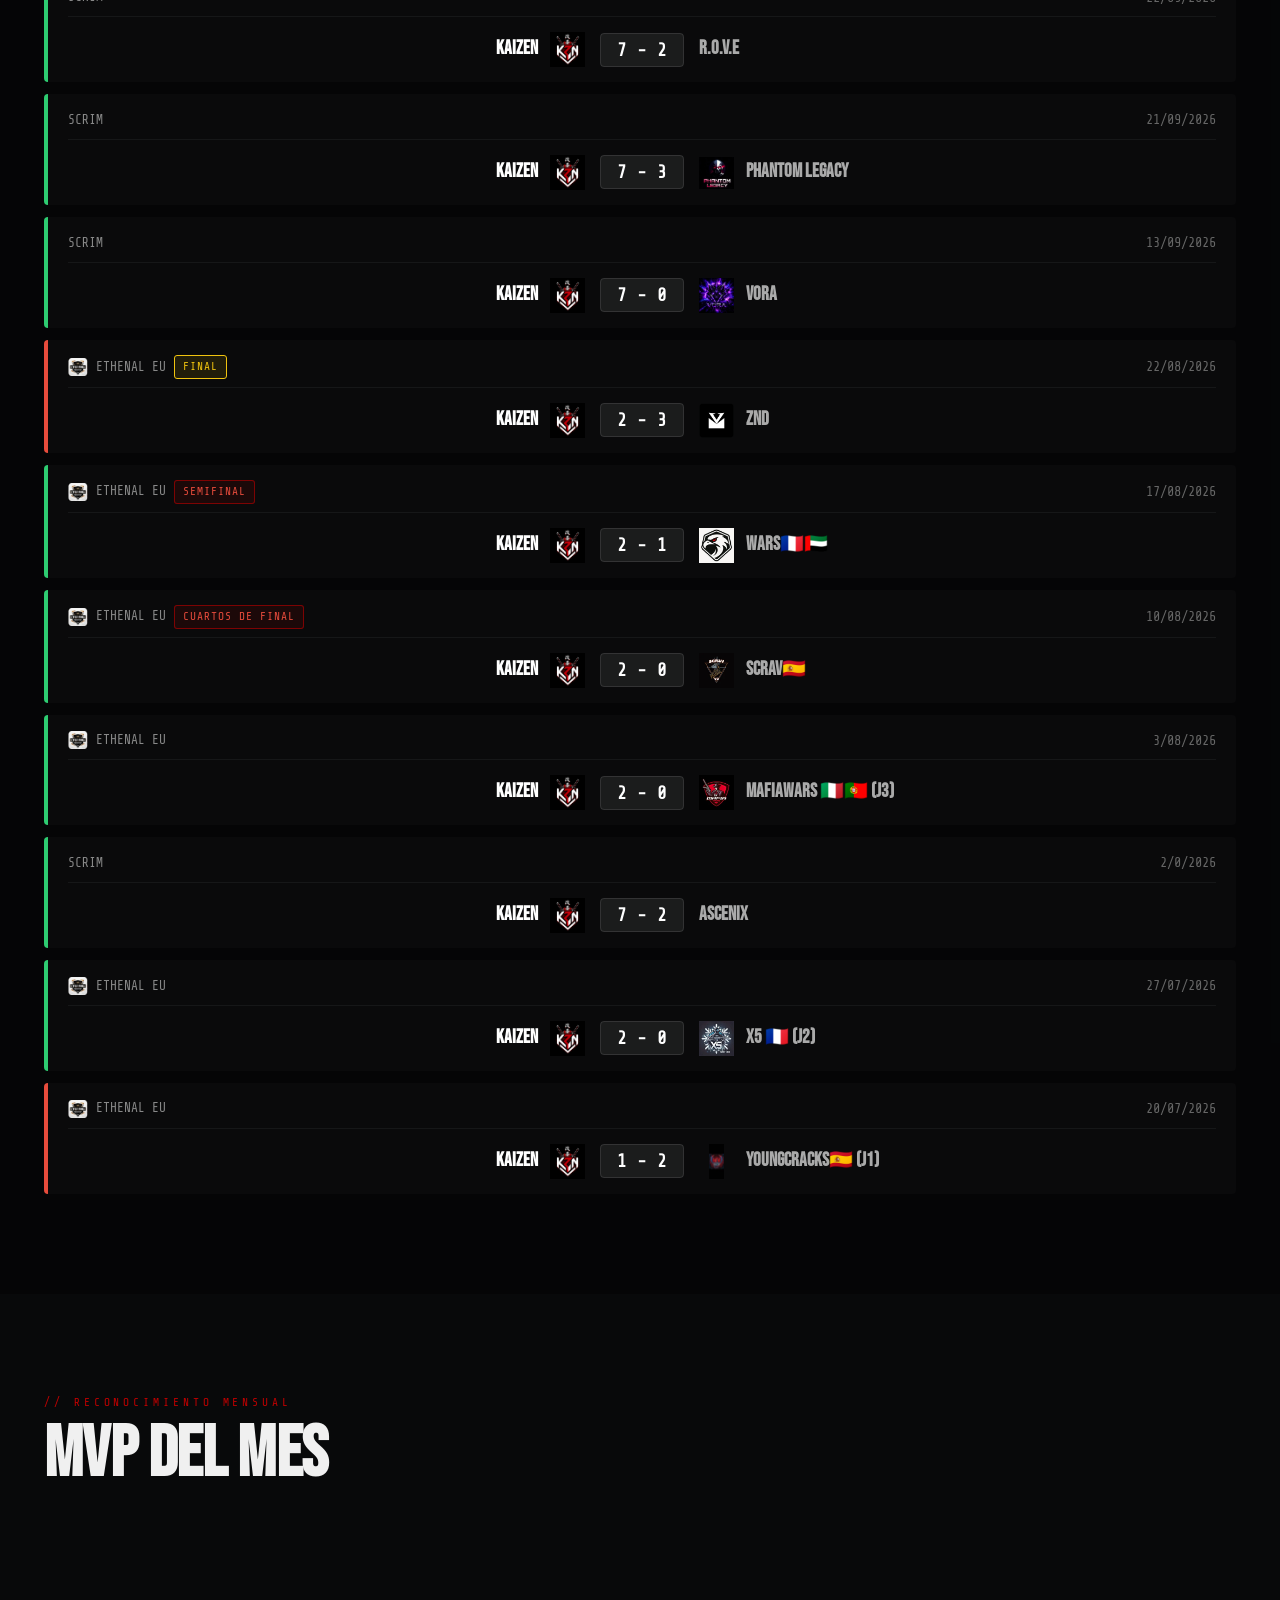
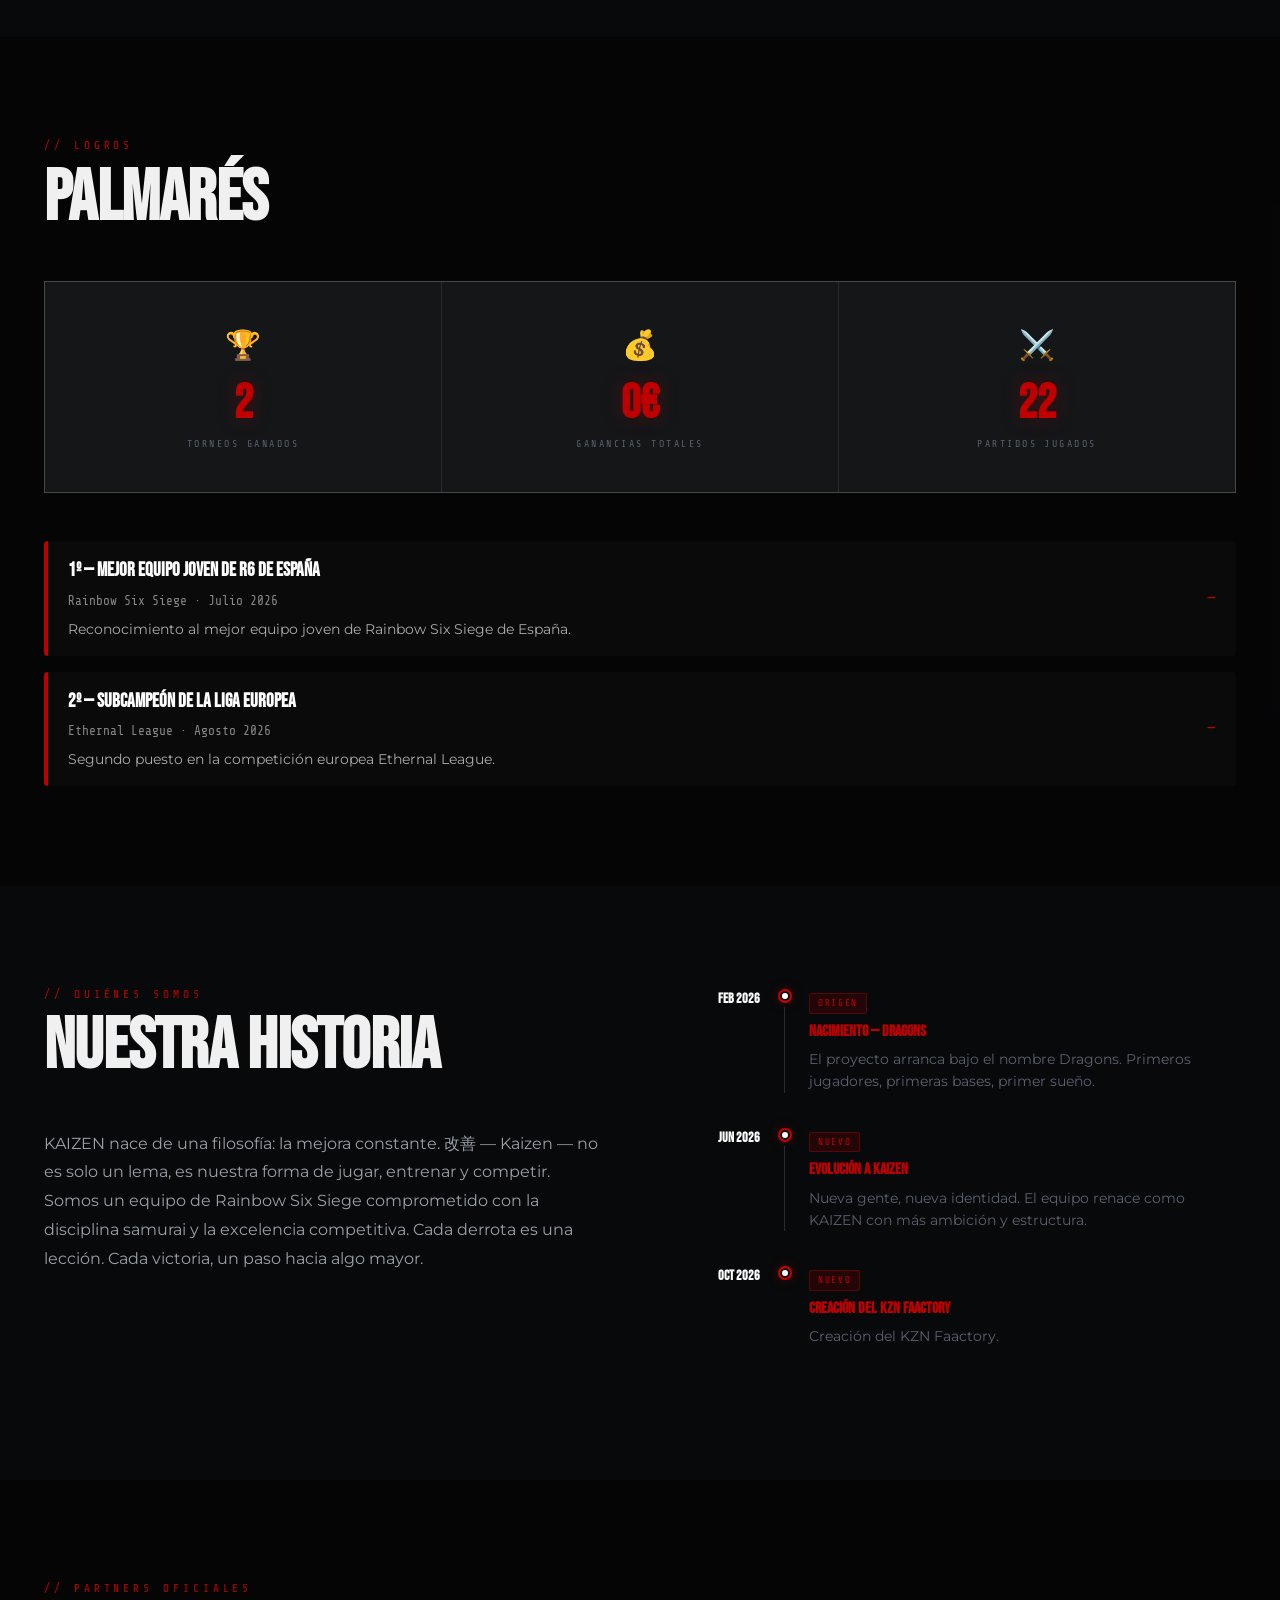
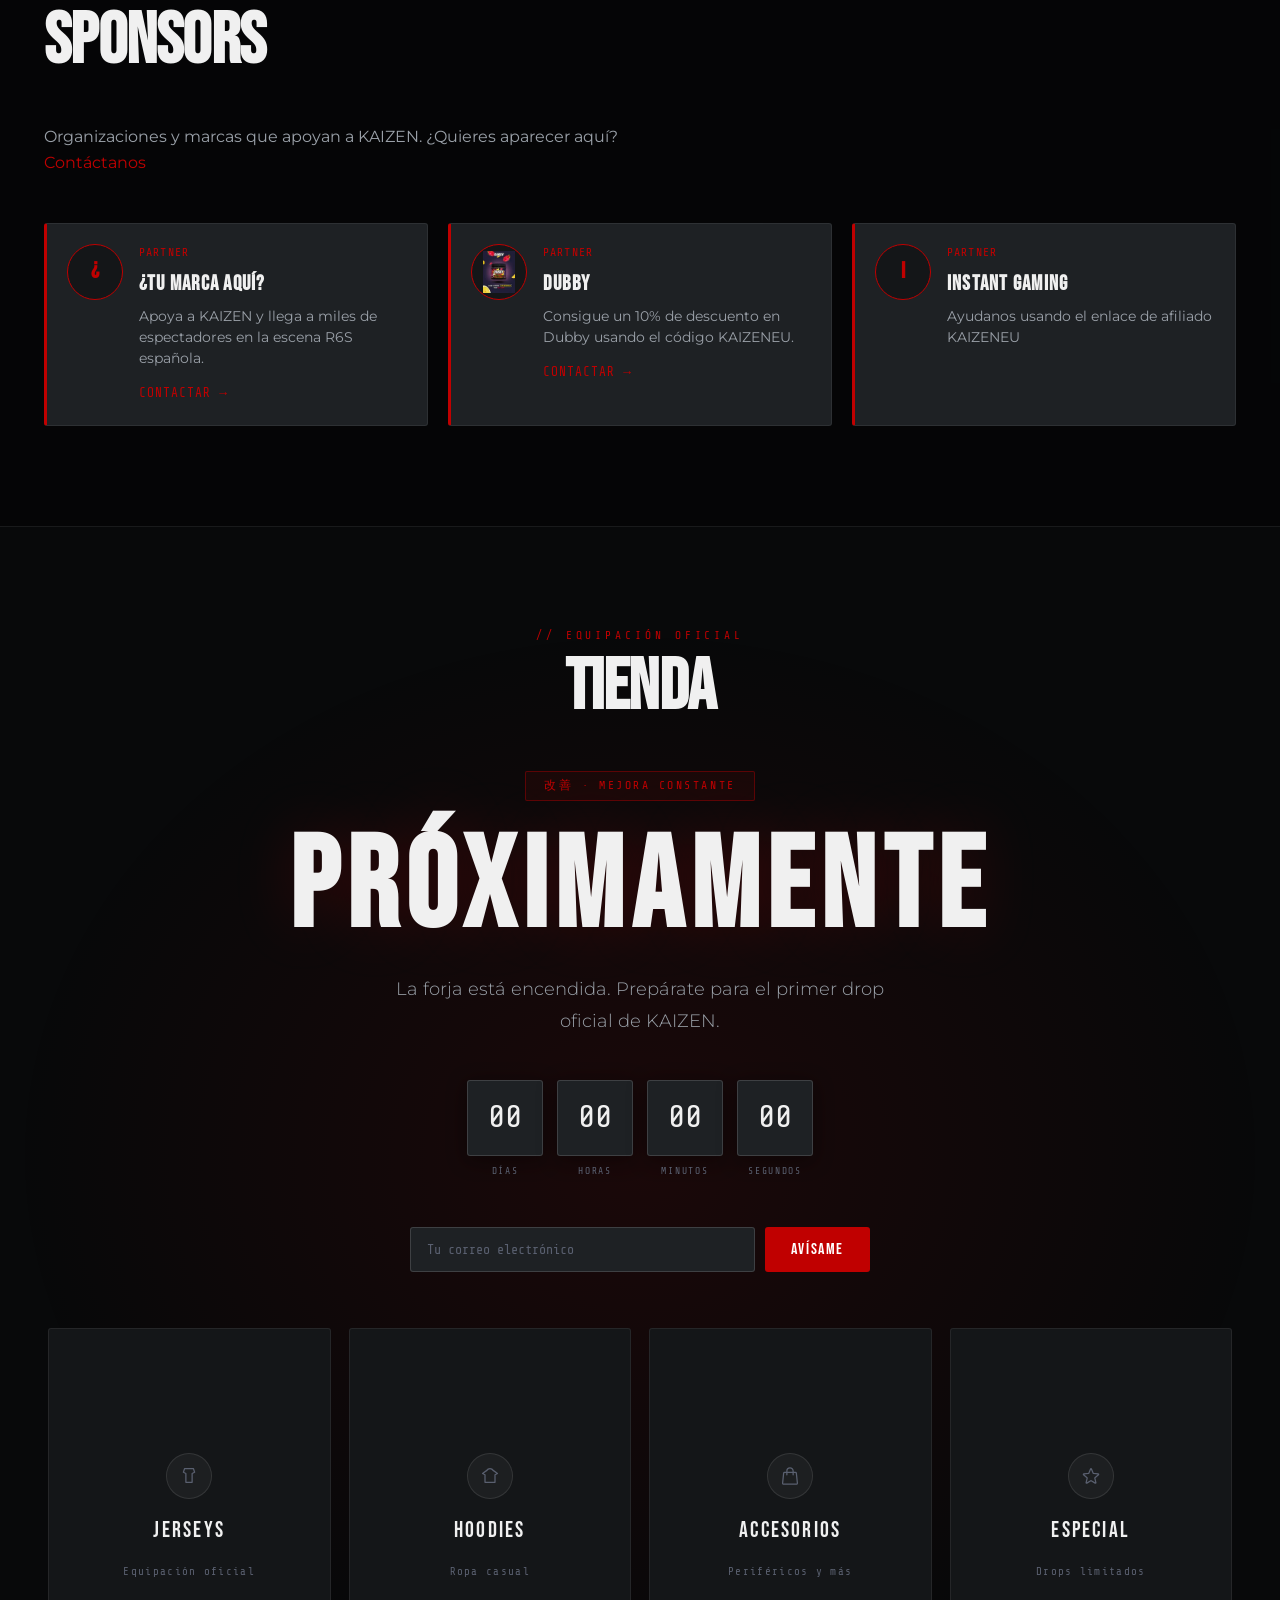
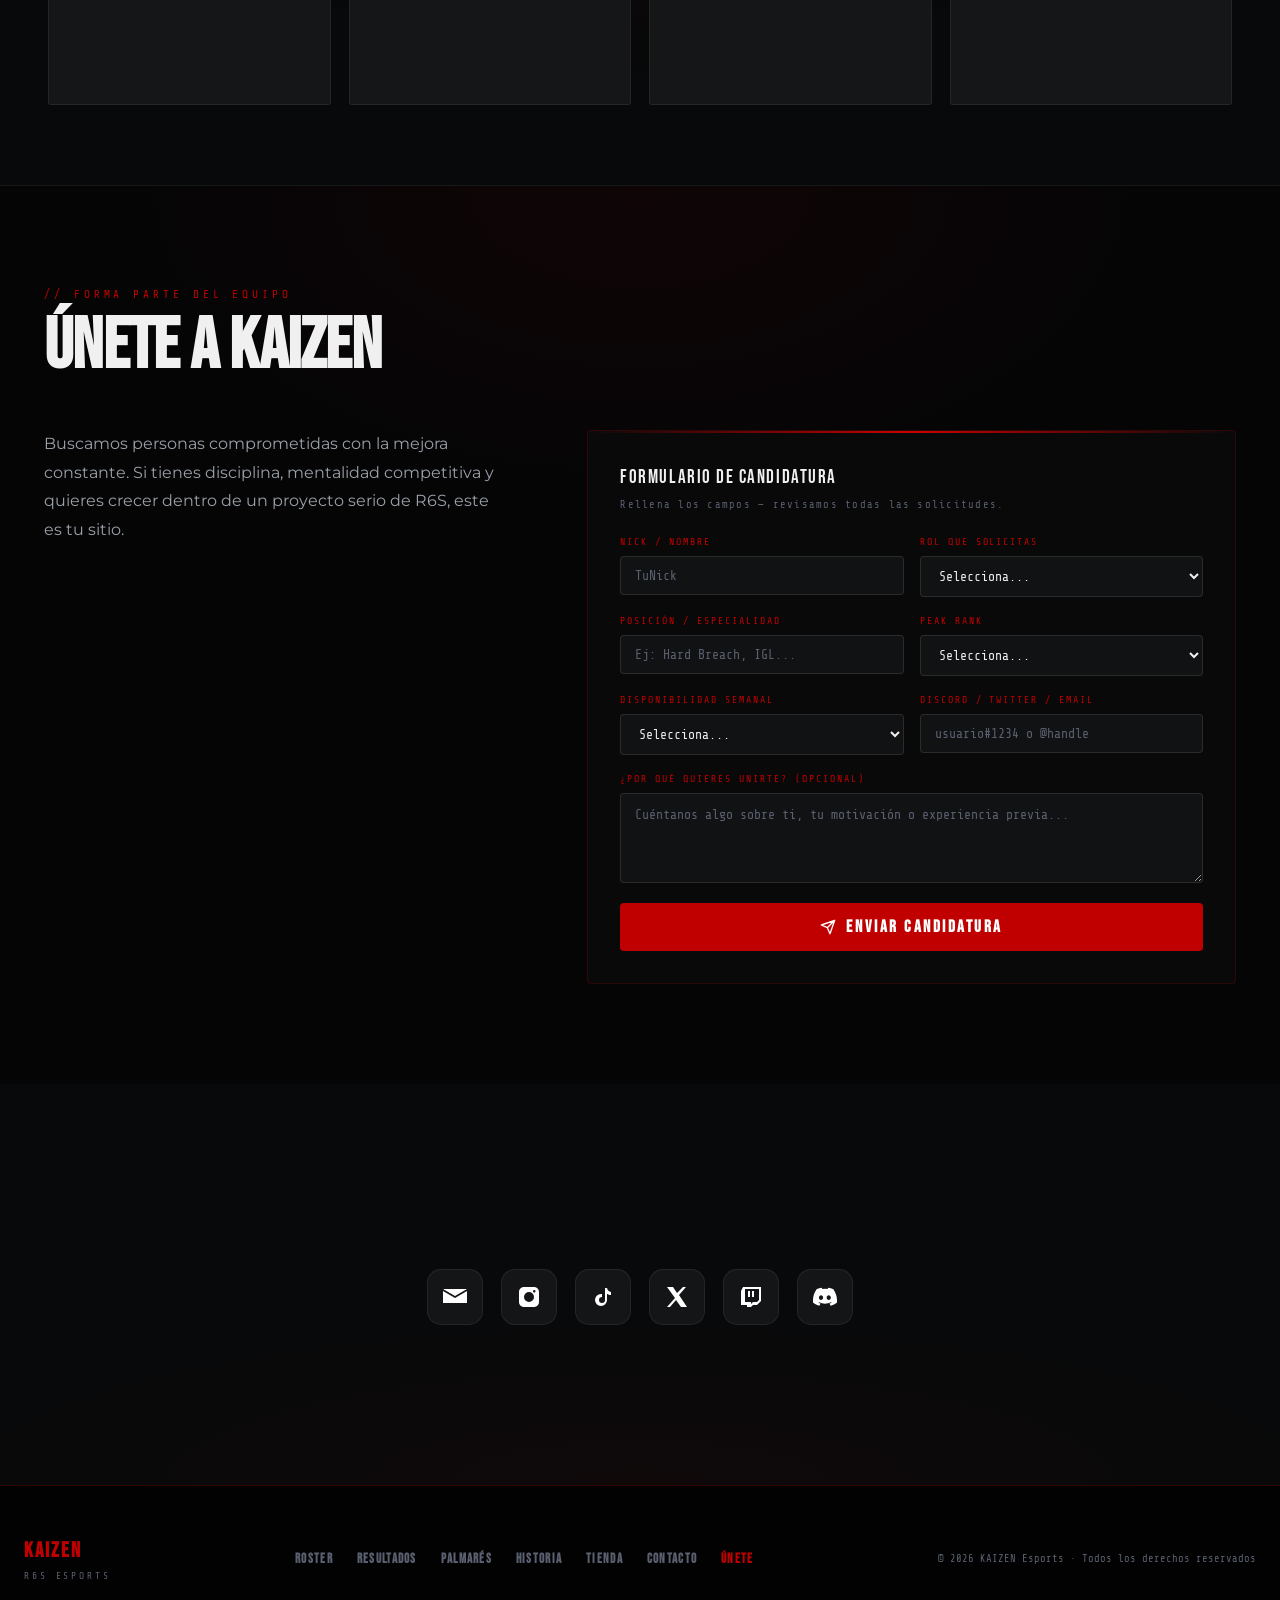
==== commit 380f69e1: "Add files via upload" ====
--- a/index.html
+++ b/index.html
@@ -356,6 +356,8 @@
     </div>
 
     <div class="results-filter-row league-filters" id="league-filters" style="margin-top: 12px; display: flex; justify-content: center; gap: 10px; flex-wrap: wrap;"></div>
+
+    <div class="results-filter-row" id="round-filters" style="margin-top: 12px; display: flex; justify-content: center; gap: 10px; flex-wrap: wrap;"></div>
 
     <div id="matches-list" style="margin-top: 30px; display: flex; flex-direction: column; gap: 12px;" aria-live="polite"></div>
   </div>
